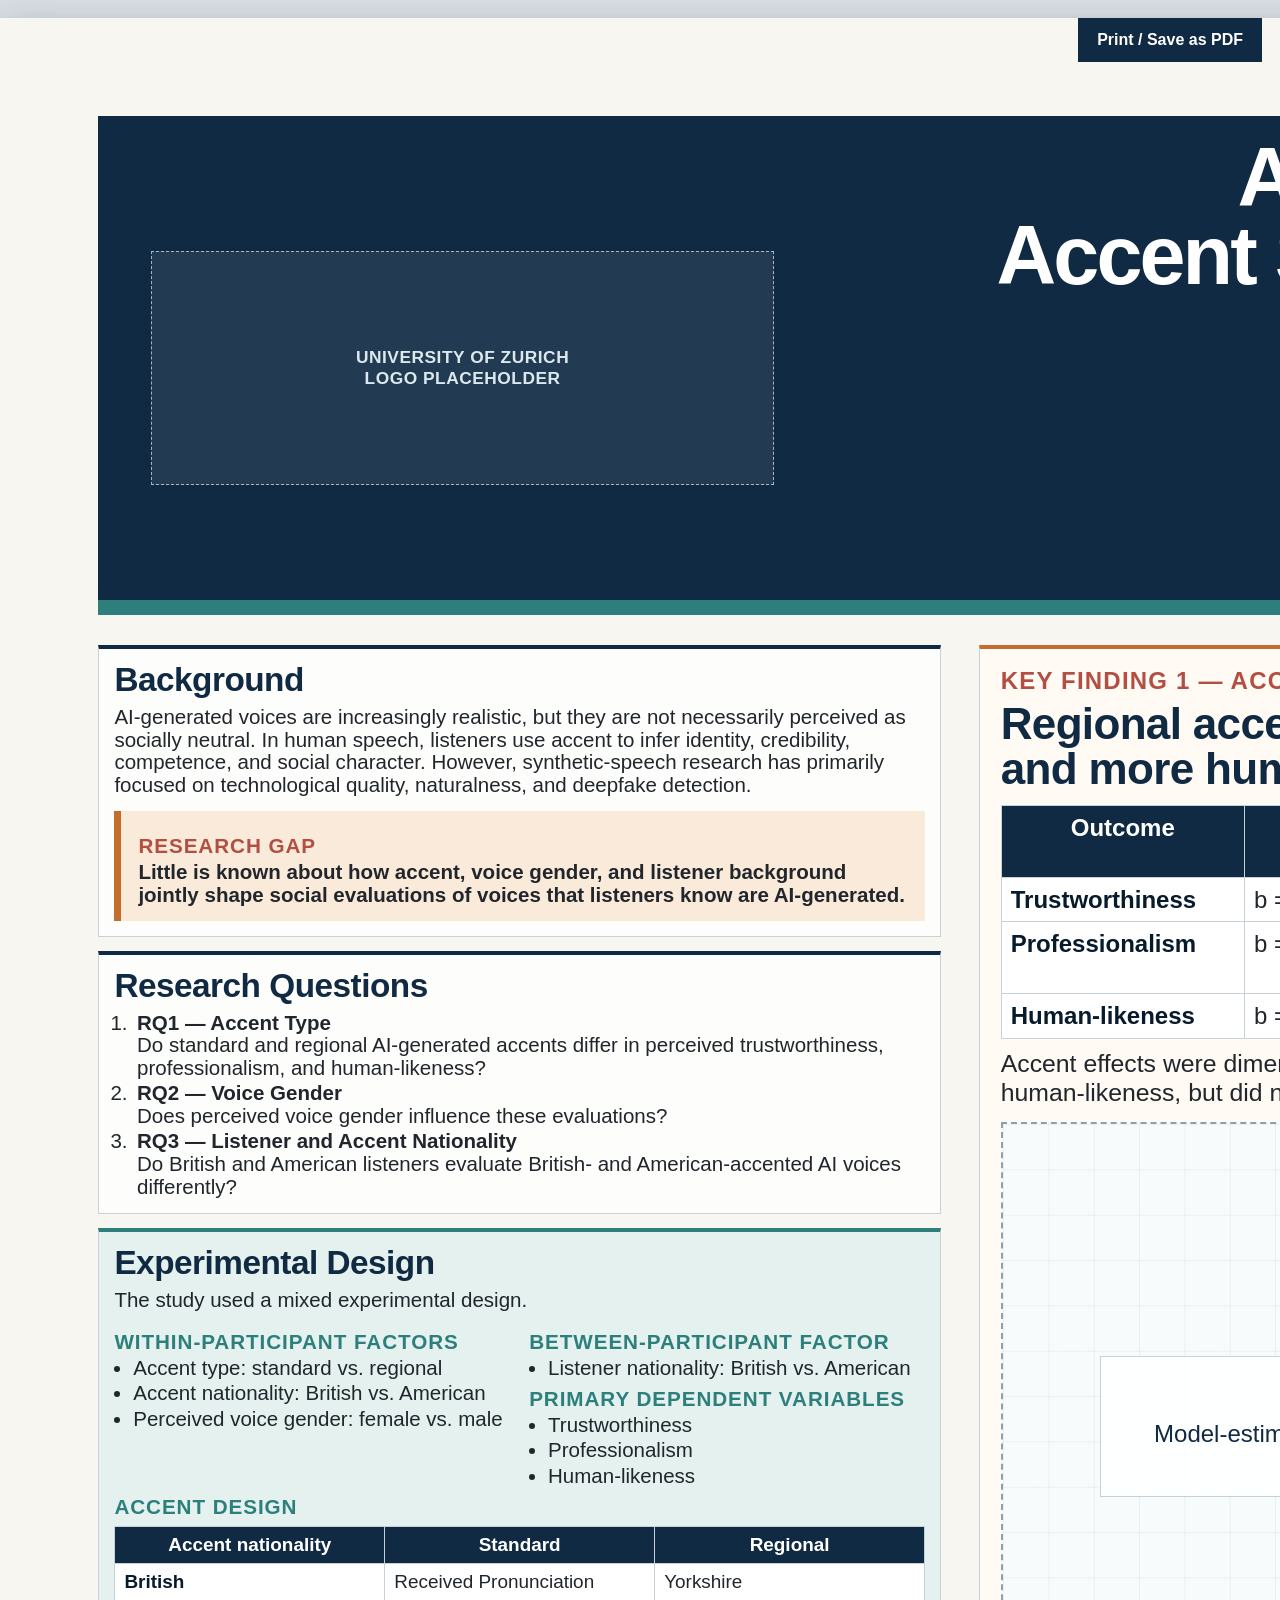
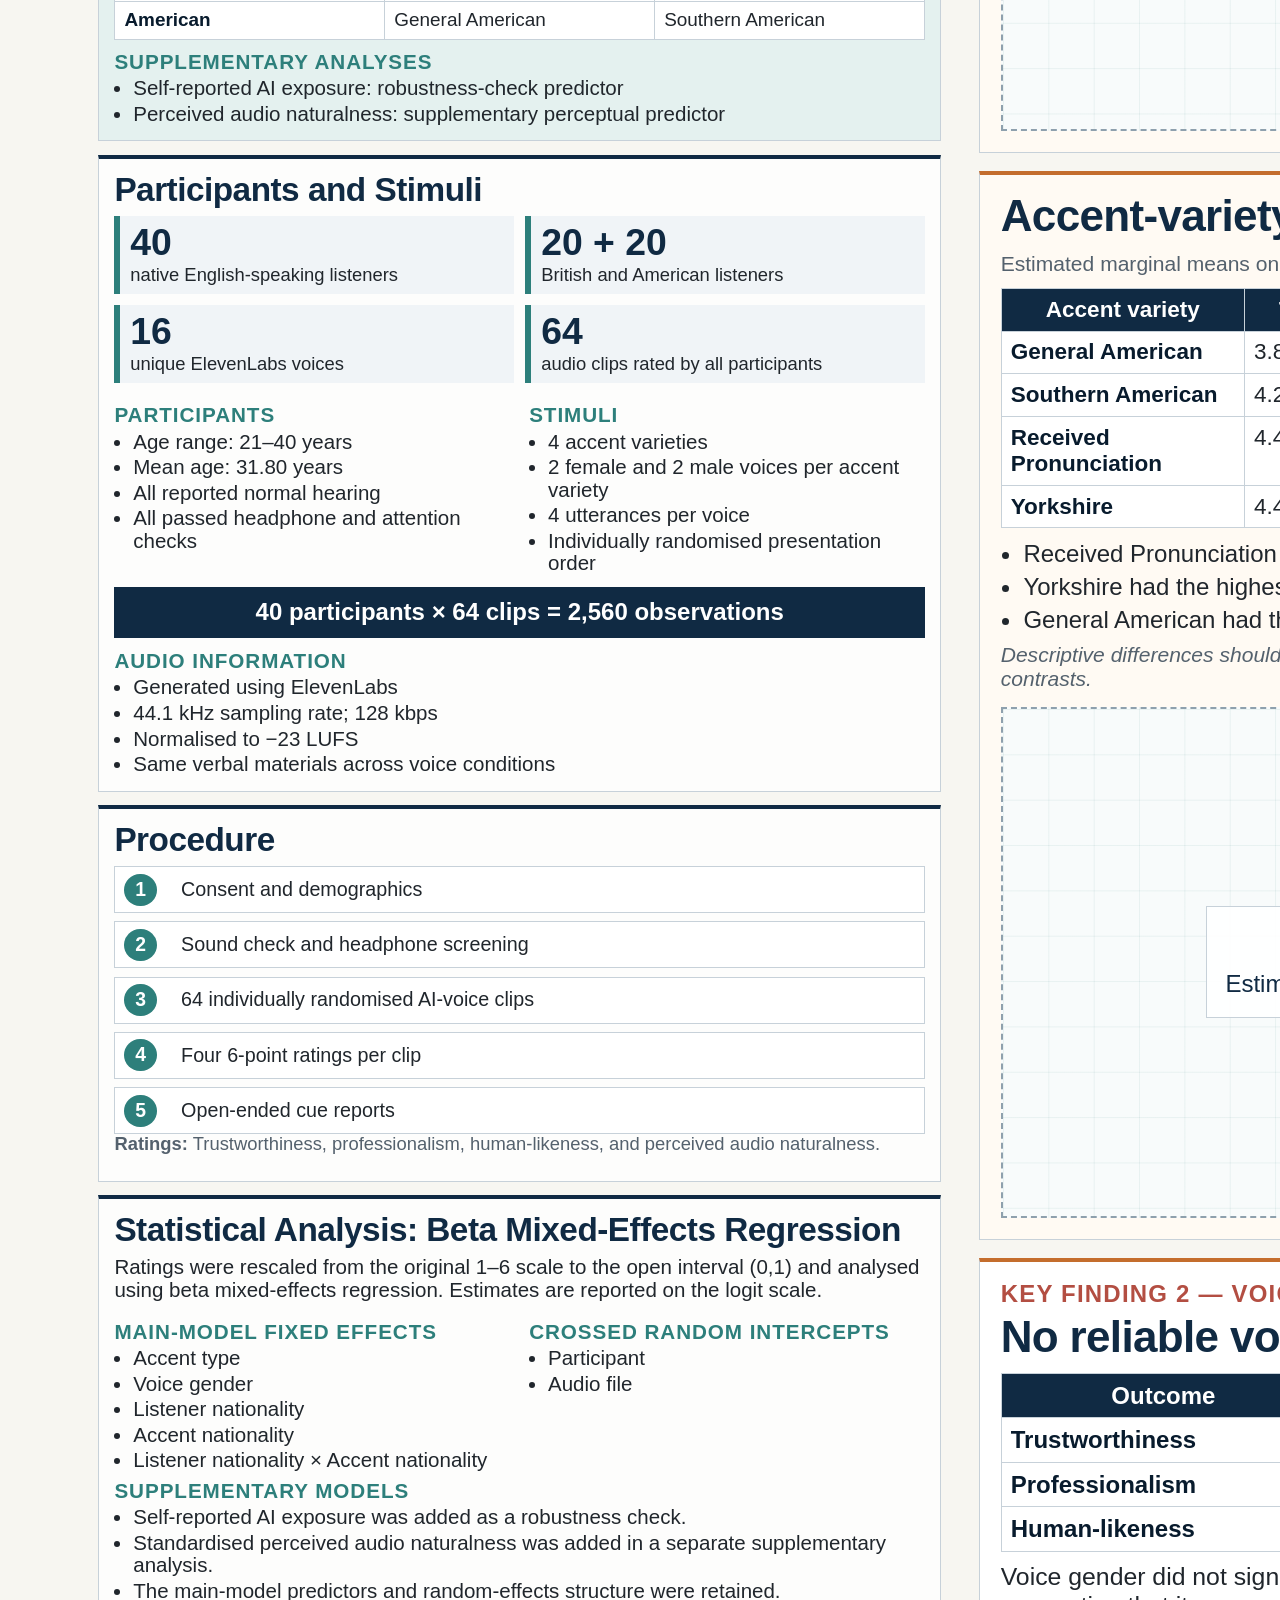
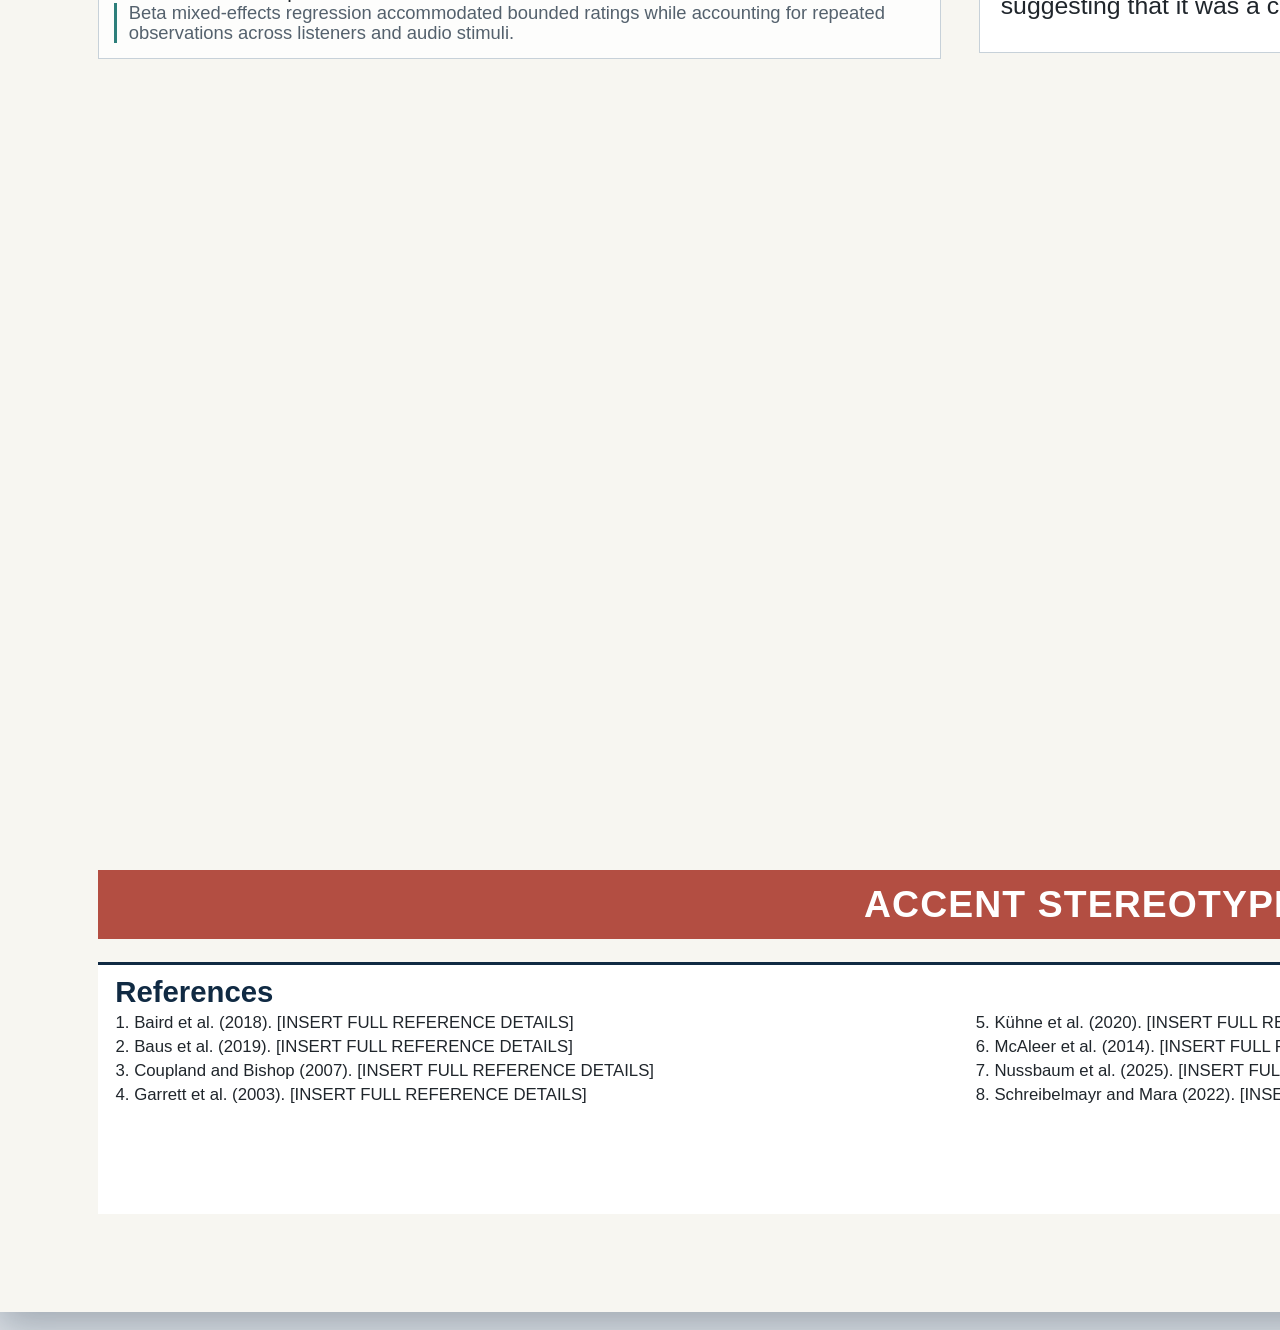
==== index.html @ 5310092b "Fix poster stylesheet loading path Co-authored-by: junliu-menghuanlisa <junliu-menghuanlisa@users.no" ====
<!DOCTYPE html>
<html lang="en">
<head>
  <meta charset="UTF-8">
  <meta name="viewport" content="width=device-width, initial-scale=1.0">
  <title>AI-ccent Judgements — IAFPA 2026 Poster</title>
  <link rel="stylesheet" href="./styles.css">
</head>
<body>
  <button class="print-button screen-only" type="button" onclick="window.print()">Print / Save as PDF</button>

  <main class="poster" aria-label="A0 academic conference poster">
    <header class="poster-header header-grid">
      <div class="logo-box uzh-logo">
        <!-- Intended final HTML:
        <img
          src="assets/uzh-logo.svg"
          alt="University of Zurich"
          class="institution-logo"
        />
        -->
        <!-- Replace this placeholder with the official University of Zurich logo.
        Suggested local path: assets/uzh-logo.svg or assets/uzh-logo.png
        Preserve the original aspect ratio and do not crop the logo. -->
        <span class="logo-placeholder">University of Zurich<br>logo placeholder</span>
      </div>

      <div class="title-block">
        <h1>AI-ccent Judgements:<br>Accent Stereotypes Persist with AI-Generated Voices</h1>
        <p class="author">Jun Liu</p>
        <p class="affiliation">Department of Computational Linguistics<br>University of Zurich</p>
        <p class="author-email"><a href="mailto:jun.liu@uzh.ch">jun.liu@uzh.ch</a></p>
        <p class="conference-line">IAFPA Conference 2026 · 26–29 July · Trier, Germany</p>
        <p class="conference-secondary">International Association for Forensic Phonetics and Acoustics</p>
      </div>

      <div class="logo-box iafpa-logo">
        <!-- Intended final HTML:
        <img
          src="assets/iafpa-2026-logo.svg"
          alt="IAFPA Conference 2026"
          class="conference-logo"
        />
        -->
        <!-- Replace this placeholder with the official IAFPA 2026 logo.
        Suggested local path: assets/iafpa-2026-logo.svg or assets/iafpa-2026-logo.png
        Do not create or approximate a conference logo if no official logo is available. -->
        <span class="logo-placeholder">IAFPA 2026<br>logo placeholder</span>
      </div>
    </header>

    <section class="main-grid" aria-label="Poster content">
      <div class="column column-left">
        <section class="poster-section">
          <h2>Background</h2>
          <p>AI-generated voices are increasingly realistic, but they are not necessarily perceived as socially neutral. In human speech, listeners use accent to infer identity, credibility, competence, and social character. However, synthetic-speech research has primarily focused on technological quality, naturalness, and deepfake detection.</p>
          <div class="callout gap-callout">
            <h3>Research gap</h3>
            <p>Little is known about how accent, voice gender, and listener background jointly shape social evaluations of voices that listeners know are AI-generated.</p>
          </div>
        </section>

        <section class="poster-section">
          <h2>Research Questions</h2>
          <ol class="rq-list">
            <li><strong>RQ1 — Accent Type</strong><br>Do standard and regional AI-generated accents differ in perceived trustworthiness, professionalism, and human-likeness?</li>
            <li><strong>RQ2 — Voice Gender</strong><br>Does perceived voice gender influence these evaluations?</li>
            <li><strong>RQ3 — Listener and Accent Nationality</strong><br>Do British and American listeners evaluate British- and American-accented AI voices differently?</li>
          </ol>
        </section>

        <section class="poster-section methods-section">
          <h2>Experimental Design</h2>
          <p>The study used a mixed experimental design.</p>
          <div class="factor-grid">
            <div>
              <h3>Within-participant factors</h3>
              <ul>
                <li>Accent type: standard vs. regional</li>
                <li>Accent nationality: British vs. American</li>
                <li>Perceived voice gender: female vs. male</li>
              </ul>
            </div>
            <div>
              <h3>Between-participant factor</h3>
              <ul>
                <li>Listener nationality: British vs. American</li>
              </ul>
              <h3>Primary dependent variables</h3>
              <ul>
                <li>Trustworthiness</li>
                <li>Professionalism</li>
                <li>Human-likeness</li>
              </ul>
            </div>
          </div>
          <h3>Accent design</h3>
          <table class="methods-table">
            <thead>
              <tr>
                <th>Accent nationality</th>
                <th>Standard</th>
                <th>Regional</th>
              </tr>
            </thead>
            <tbody>
              <tr>
                <td>British</td>
                <td>Received Pronunciation</td>
                <td>Yorkshire</td>
              </tr>
              <tr>
                <td>American</td>
                <td>General American</td>
                <td>Southern American</td>
              </tr>
            </tbody>
          </table>
          <h3>Supplementary analyses</h3>
          <ul>
            <li>Self-reported AI exposure: robustness-check predictor</li>
            <li>Perceived audio naturalness: supplementary perceptual predictor</li>
          </ul>
        </section>

        <section class="poster-section">
          <h2>Participants and Stimuli</h2>
          <div class="number-grid">
            <div class="number-card"><span>40</span><p>native English-speaking listeners</p></div>
            <div class="number-card"><span>20 + 20</span><p>British and American listeners</p></div>
            <div class="number-card"><span>16</span><p>unique ElevenLabs voices</p></div>
            <div class="number-card"><span>64</span><p>audio clips rated by all participants</p></div>
          </div>
          <div class="split-list">
            <div>
              <h3>Participants</h3>
              <ul>
                <li>Age range: 21–40 years</li>
                <li>Mean age: 31.80 years</li>
                <li>All reported normal hearing</li>
                <li>All passed headphone and attention checks</li>
              </ul>
            </div>
            <div>
              <h3>Stimuli</h3>
              <ul>
                <li>4 accent varieties</li>
                <li>2 female and 2 male voices per accent variety</li>
                <li>4 utterances per voice</li>
                <li>Individually randomised presentation order</li>
              </ul>
            </div>
          </div>
          <div class="dataset-callout">40 participants × 64 clips = <strong>2,560 observations</strong></div>
          <h3>Audio information</h3>
          <ul class="compact-list">
            <li>Generated using ElevenLabs</li>
            <li>44.1 kHz sampling rate; 128 kbps</li>
            <li>Normalised to −23 LUFS</li>
            <li>Same verbal materials across voice conditions</li>
          </ul>
        </section>

        <section class="poster-section">
          <h2>Procedure</h2>
          <div class="procedure">
            <div><span>1</span><p>Consent and demographics</p></div>
            <div><span>2</span><p>Sound check and headphone screening</p></div>
            <div><span>3</span><p>64 individually randomised AI-voice clips</p></div>
            <div><span>4</span><p>Four 6-point ratings per clip</p></div>
            <div><span>5</span><p>Open-ended cue reports</p></div>
          </div>
          <p class="caption"><strong>Ratings:</strong> Trustworthiness, professionalism, human-likeness, and perceived audio naturalness.</p>
        </section>

        <section class="poster-section">
          <h2>Statistical Analysis: Beta Mixed-Effects Regression</h2>
          <p>Ratings were rescaled from the original 1–6 scale to the open interval (0,1) and analysed using beta mixed-effects regression. Estimates are reported on the logit scale.</p>
          <div class="analysis-grid">
            <div>
              <h3>Main-model fixed effects</h3>
              <ul>
                <li>Accent type</li>
                <li>Voice gender</li>
                <li>Listener nationality</li>
                <li>Accent nationality</li>
                <li>Listener nationality × Accent nationality</li>
              </ul>
            </div>
            <div>
              <h3>Crossed random intercepts</h3>
              <ul>
                <li>Participant</li>
                <li>Audio file</li>
              </ul>
            </div>
          </div>
          <h3>Supplementary models</h3>
          <ul>
            <li>Self-reported AI exposure was added as a robustness check.</li>
            <li>Standardised perceived audio naturalness was added in a separate supplementary analysis.</li>
            <li>The main-model predictors and random-effects structure were retained.</li>
          </ul>
          <p class="note">Beta mixed-effects regression accommodated bounded ratings while accounting for repeated observations across listeners and audio stimuli.</p>
        </section>
      </div>

      <div class="column column-middle results-column">
        <section class="poster-section result-section">
          <p class="kicker">Key Finding 1 — Accent Type</p>
          <h2>Regional accents sounded more trustworthy and more human-like.</h2>
          <table class="stat-table">
            <thead>
              <tr>
                <th>Outcome</th>
                <th>Regional − Standard</th>
                <th>p</th>
                <th>Interpretation</th>
              </tr>
            </thead>
            <tbody>
              <tr>
                <td>Trustworthiness</td>
                <td>b = 0.217</td>
                <td>.009</td>
                <td>Regional advantage</td>
              </tr>
              <tr>
                <td>Professionalism</td>
                <td>b = −0.058</td>
                <td>.460</td>
                <td>No reliable difference</td>
              </tr>
              <tr>
                <td>Human-likeness</td>
                <td>b = 0.474</td>
                <td>&lt; .001</td>
                <td>Regional advantage</td>
              </tr>
            </tbody>
          </table>
          <p>Accent effects were dimension-specific: regionality increased trustworthiness and human-likeness, but did not significantly predict professionalism.</p>
          <figure class="figure-placeholder figure-large">
            <!-- REPLACE FIGURE 1 HERE: insert final SVG or PNG for model-estimated ratings by accent type. -->
            <div>
              <strong>FIGURE 1</strong>
              <span>Model-estimated trustworthiness, professionalism, and human-likeness by accent type</span>
            </div>
          </figure>
        </section>

        <section class="poster-section result-section">
          <h2>Accent-variety Results</h2>
          <p class="caption">Estimated marginal means on the original 1–6 scale.</p>
          <table class="stat-table variety-table">
            <thead>
              <tr>
                <th>Accent variety</th>
                <th>Trustworthiness</th>
                <th>Professionalism</th>
                <th>Human-likeness</th>
              </tr>
            </thead>
            <tbody>
              <tr>
                <td>General American</td>
                <td>3.83</td>
                <td>4.21</td>
                <td>3.46</td>
              </tr>
              <tr>
                <td>Southern American</td>
                <td>4.28</td>
                <td>4.38</td>
                <td>4.32</td>
              </tr>
              <tr>
                <td>Received Pronunciation</td>
                <td>4.43</td>
                <td>4.73</td>
                <td>4.25</td>
              </tr>
              <tr>
                <td>Yorkshire</td>
                <td>4.49</td>
                <td>4.46</td>
                <td>4.50</td>
              </tr>
            </tbody>
          </table>
          <ul class="observation-list">
            <li>Received Pronunciation had the highest estimated professionalism rating.</li>
            <li>Yorkshire had the highest estimated human-likeness rating.</li>
            <li>General American had the lowest estimated rating across all three dimensions.</li>
          </ul>
          <p class="caution">Descriptive differences should not automatically be interpreted as statistically significant pairwise contrasts.</p>
          <figure class="figure-placeholder figure-medium">
            <!-- REPLACE FIGURE 2 HERE: insert final SVG or PNG for estimated ratings across four accent varieties. -->
            <div>
              <strong>FIGURE 2</strong>
              <span>Estimated ratings across the four accent varieties</span>
            </div>
          </figure>
        </section>

        <section class="poster-section result-section compact-result">
          <p class="kicker">Key Finding 2 — Voice Gender</p>
          <h2>No reliable voice-gender effect</h2>
          <table class="stat-table">
            <thead>
              <tr>
                <th>Outcome</th>
                <th>Female − Male</th>
                <th>p</th>
              </tr>
            </thead>
            <tbody>
              <tr>
                <td>Trustworthiness</td>
                <td>b = −0.019</td>
                <td>.815</td>
              </tr>
              <tr>
                <td>Professionalism</td>
                <td>b = −0.106</td>
                <td>.177</td>
              </tr>
              <tr>
                <td>Human-likeness</td>
                <td>b = 0.060</td>
                <td>.622</td>
              </tr>
            </tbody>
          </table>
          <p>Voice gender did not significantly predict any of the three outcomes in the main models, suggesting that it was a comparatively weak cue in this disembodied AI-voice context.</p>
        </section>
      </div>

      <div class="column column-right results-column">
        <section class="poster-section result-section hero-result">
          <p class="kicker">Key Finding 3 — Listener and Accent Nationality</p>
          <h2>British-accented voices showed a broader evaluative advantage.</h2>
          <p class="contrast-label">Contrasts: British-accented − American-accented voices</p>
          <table class="stat-table interaction-table">
            <thead>
              <tr>
                <th>Outcome</th>
                <th>British listeners</th>
                <th>American listeners</th>
              </tr>
            </thead>
            <tbody>
              <tr>
                <td>Trustworthiness</td>
                <td>b = 0.395, p &lt; .001</td>
                <td>b = 0.310, p &lt; .001</td>
              </tr>
              <tr>
                <td>Professionalism</td>
                <td>b = 0.232, p = .009</td>
                <td>b = 0.331, p &lt; .001</td>
              </tr>
              <tr>
                <td>Human-likeness</td>
                <td>b = 0.639, p &lt; .001</td>
                <td>b = 0.182, p = .160</td>
              </tr>
            </tbody>
          </table>
          <div class="interaction-callout">
            <h3>Interaction results</h3>
            <ul>
              <li>Trustworthiness interaction: p = .314</li>
              <li>Professionalism interaction: p = .243</li>
              <li>Human-likeness interaction: b = −0.114, p &lt; .001</li>
            </ul>
          </div>
          <p>Both British and American listeners rated British-accented voices as more trustworthy and professional than American-accented voices. The findings therefore did not support a symmetrical own-accent preference.</p>
          <p>For human-likeness, British listeners preferred British-accented voices, whereas American listeners showed no corresponding American-accent advantage.</p>
          <figure class="figure-placeholder figure-large">
            <!-- REPLACE FIGURE 3 HERE: insert final SVG or PNG for listener nationality by accent nationality. -->
            <div>
              <strong>FIGURE 3</strong>
              <span>Listener nationality × accent nationality, with emphasis on the significant human-likeness interaction</span>
            </div>
          </figure>
        </section>

        <section class="poster-section">
          <h2>Supplementary Analyses</h2>
          <div class="subsection">
            <h3>A. AI Exposure Robustness Check</h3>
            <p>Self-reported AI exposure was added as a robustness-check predictor to test whether the main findings remained stable after accounting for participants’ prior exposure to AI.</p>
            <p class="editable-placeholder">
              <!-- REPLACE VERIFIED AI-EXPOSURE COEFFICIENTS AND P-VALUES HERE. -->
              [INSERT VERIFIED AI-EXPOSURE COEFFICIENTS AND P-VALUES FROM THE THESIS]
            </p>
          </div>
          <div class="subsection">
            <h3>B. Perceived Audio Naturalness</h3>
            <p class="subheading-line">Perceived audio naturalness positively predicted all three outcomes.</p>
            <table class="stat-table naturalness-table">
              <thead>
                <tr>
                  <th>Outcome</th>
                  <th>Estimate</th>
                  <th>p</th>
                </tr>
              </thead>
              <tbody>
                <tr>
                  <td>Trustworthiness</td>
                  <td>b = 1.037</td>
                  <td>&lt; .001</td>
                </tr>
                <tr>
                  <td>Professionalism</td>
                  <td>b = 0.776</td>
                  <td>&lt; .001</td>
                </tr>
                <tr>
                  <td>Human-likeness</td>
                  <td>b = 1.578</td>
                  <td>&lt; .001</td>
                </tr>
              </tbody>
            </table>
            <p>The strongest association was observed for human-likeness. Because perceived audio naturalness was measured rather than experimentally manipulated, these results should be interpreted as associations rather than causal effects.</p>
            <p class="mini-takeaway">AI-voice evaluation reflects both sociolinguistic meaning and perceived audio quality.</p>
          </div>
        </section>

        <section class="poster-section discussion-section">
          <h2>Discussion and Implications</h2>
          <ul>
            <li>Synthetic voices carry sociolinguistic meaning: listeners responded to accent-based social cues even when they knew the voices were AI-generated.</li>
            <li>Evaluation is multidimensional: the same voice profile did not optimise trustworthiness, professionalism, and human-likeness simultaneously.</li>
            <li>Standard does not necessarily mean superior: regional voices were perceived as more trustworthy and human-like.</li>
            <li>Listener background matters, particularly for perceived human-likeness.</li>
            <li>AI voice selection and localisation should be empirically tested with intended listener groups.</li>
          </ul>
          <h3>Relevance to forensic and applied voice contexts</h3>
          <p>As synthetic and potentially manipulated speech becomes more common, accent-based expectations may influence how listeners interpret speaker characteristics and the perceived authenticity of a voice.</p>
        </section>

        <section class="poster-section secondary-section">
          <h2>Limitations</h2>
          <ul class="limitation-list">
            <li>Modest sample: 20 British and 20 American listeners</li>
            <li>All voices came from one TTS platform</li>
            <li>Accent and voice gender may have been partly confounded with voice-specific acoustic properties</li>
            <li>Isolated clips were evaluated without an interactive or forensic context</li>
            <li>Each evaluative construct was measured with a single 6-point item</li>
          </ul>
        </section>

        <section class="poster-section conclusion-section">
          <h2>Conclusion</h2>
          <p>AI-generated voices are not socially neutral. Regional accents were perceived as more trustworthy and human-like, while British-accented voices received broader advantages in trustworthiness and professionalism. AI-voice evaluation is shaped by sociolinguistic meaning, listener background, and perceived audio naturalness.</p>
        </section>
      </div>
    </section>

    <footer class="poster-footer">
      <div class="takeaway-banner">ACCENT STEREOTYPES PERSIST — EVEN WHEN THE VOICE IS ARTIFICIAL.</div>
      <div class="footer-grid">
        <section class="references">
          <h2>References</h2>
          <ol>
            <!-- REPLACE COMPLETE REFERENCE INFORMATION HERE. Keep 6-8 complete academic references. -->
            <li>Baird et al. (2018). [INSERT FULL REFERENCE DETAILS]</li>
            <li>Baus et al. (2019). [INSERT FULL REFERENCE DETAILS]</li>
            <li>Coupland and Bishop (2007). [INSERT FULL REFERENCE DETAILS]</li>
            <li>Garrett et al. (2003). [INSERT FULL REFERENCE DETAILS]</li>
            <li>Kühne et al. (2020). [INSERT FULL REFERENCE DETAILS]</li>
            <li>McAleer et al. (2014). [INSERT FULL REFERENCE DETAILS]</li>
            <li>Nussbaum et al. (2025). [INSERT FULL REFERENCE DETAILS]</li>
            <li>Schreibelmayr and Mara (2022). [INSERT FULL REFERENCE DETAILS]</li>
          </ol>
        </section>
        <section class="contact-panel">
          <div class="qr-placeholder">
            <!-- REPLACE QR CODE HERE: insert an <img> with alt="QR code for thesis, poster, and study materials". -->
            <span>QR code<br>placeholder</span>
          </div>
          <div>
            <h2>Contact and Materials</h2>
            <p>Scan to access the thesis, poster, and study materials</p>
            <p class="contact-name">Jun Liu</p>
            <p>Department of Computational Linguistics<br>University of Zurich<br><a href="mailto:jun.liu@uzh.ch">jun.liu@uzh.ch</a></p>
            <p><strong>Acknowledgements:</strong><br>Supervision by Prof. Dr. Eleanor Chodroff and Dr. Leah Bradshaw.</p>
          </div>
        </section>
      </div>
    </footer>
  </main>
</body>
</html>
---- styles.css ----
:root {
  --navy: #102a43;
  --navy-dark: #081b2d;
  --teal: #2d7f7b;
  --teal-light: #e4f1ef;
  --amber: #c46d2d;
  --amber-light: #faead9;
  --coral: #b34e42;
  --paper: #f7f6f1;
  --panel: #ffffff;
  --panel-soft: #f0f4f7;
  --text: #20262c;
  --muted: #54616d;
  --border: #c7d1d9;
}

@page {
  size: 841mm 1189mm;
  margin: 0;
}

* {
  box-sizing: border-box;
}

html,
body {
  margin: 0;
  padding: 0;
  background: #d9dee4;
  color: var(--text);
  font-family: Arial, Helvetica, "Liberation Sans", sans-serif;
}

body {
  min-height: 100vh;
}

.screen-only {
  display: block;
}

.print-button {
  position: fixed;
  top: 18px;
  right: 18px;
  z-index: 10;
  padding: 12px 18px;
  border: 1px solid var(--navy);
  background: var(--navy);
  color: #fff;
  font-size: 16px;
  font-weight: 700;
  cursor: pointer;
}

.poster {
  width: 841mm;
  height: 1189mm;
  margin: 18px auto;
  padding: 26mm;
  overflow: hidden;
  background: var(--paper);
  box-sizing: border-box;
  print-color-adjust: exact;
  -webkit-print-color-adjust: exact;
  display: grid;
  grid-template-rows: 132mm 1fr 91mm;
  gap: 8mm;
}

.poster-header,
.header-grid {
  background: var(--navy);
  color: #fff;
  border-bottom: 4mm solid var(--teal);
  display: grid;
  grid-template-columns: 22% 58% 20%;
  gap: 12mm;
  align-items: center;
  padding: 6mm 14mm;
}

.poster-header {
  /* Keep the proportional header columns inside the fixed A0 width when using a physical gap. */
  grid-template-columns: calc(22% - 2.64mm) calc(58% - 6.96mm) calc(20% - 2.4mm);
}

.title-block {
  text-align: center;
  align-self: center;
}

.conference-line {
  margin: 2.6mm 0 0.8mm;
  font-size: 19pt;
  letter-spacing: 0.01em;
  color: #f0d7bd;
  font-weight: 700;
}

.conference-secondary {
  margin: 0;
  font-size: 15pt;
  color: #dbe9ef;
  letter-spacing: 0.015em;
}

h1,
h2,
h3,
p,
ol,
ul,
figure {
  margin-top: 0;
}

h1 {
  margin: 0 0 3.5mm;
  font-size: 62pt;
  line-height: 0.94;
  letter-spacing: -0.035em;
  font-weight: 800;
}

.author {
  margin: 0 0 1.4mm;
  font-size: 31pt;
  font-weight: 700;
}

.affiliation {
  margin: 0 0 1.3mm;
  font-size: 22pt;
  line-height: 1.04;
}

.author-email {
  margin: 0;
  font-size: 18pt;
  color: #f0d7bd;
}

.author-email a,
.contact-panel a {
  color: inherit;
  text-decoration: none;
}

.author-email a {
  color: #f0d7bd;
}

.logo-box {
  min-height: 62mm;
  max-height: 82mm;
  width: 100%;
  background: rgba(255, 255, 255, 0.08);
  border: 0.45mm dashed rgba(255, 255, 255, 0.62);
  display: flex;
  align-items: center;
  justify-content: center;
  text-align: center;
  padding: 8mm;
  color: #dbe9ef;
  font-size: 13pt;
  line-height: 1.2;
  align-self: center;
}

.logo-placeholder {
  display: block;
  color: #dbe9ef;
  font-weight: 700;
  letter-spacing: 0.03em;
  text-transform: uppercase;
}

.logo-box:has(img) {
  border-color: transparent;
  background: transparent;
}

.logo-box:has(img) .logo-placeholder {
  display: none;
}

.institution-logo,
.conference-logo {
  display: block;
  max-width: 100%;
  max-height: 66mm;
  width: auto;
  height: auto;
  object-fit: contain;
}

.qr-placeholder img {
  max-width: 100%;
  max-height: 100%;
  width: auto;
  height: auto;
  object-fit: contain;
  display: block;
}

.main-grid {
  display: grid;
  grid-template-columns: 29fr 35fr 36fr;
  gap: 10mm;
  min-height: 0;
  overflow: hidden;
}

.column {
  min-height: 0;
  display: flex;
  flex-direction: column;
  gap: 5mm;
  overflow: hidden;
}

.poster-section {
  break-inside: avoid;
  page-break-inside: avoid;
  background: rgba(255, 255, 255, 0.78);
  border-top: 1.1mm solid var(--navy);
  border-left: 0.45mm solid var(--border);
  border-right: 0.45mm solid var(--border);
  border-bottom: 0.45mm solid var(--border);
  padding: 5mm 5.5mm 5.5mm;
}

.column-left {
  gap: 3.6mm;
}

.column-left .poster-section {
  padding: 3.6mm 4mm 4mm;
}

.column-left .poster-section h2 {
  margin-bottom: 2.4mm;
  font-size: 25pt;
}

.column-left .poster-section h3 {
  margin: 2.2mm 0 1mm;
  font-size: 15.5pt;
}

.column-left p,
.column-left li,
.column-left td,
.column-left th {
  font-size: 15.4pt;
  line-height: 1.1;
}

.column-left ul,
.column-left ol {
  padding-left: 5mm;
}

.column-left li + li {
  margin-top: 0.8mm;
}

.poster-section h2 {
  margin-bottom: 3.4mm;
  color: var(--navy);
  font-size: 31pt;
  line-height: 1.02;
  letter-spacing: -0.015em;
}

.poster-section h3 {
  margin: 3mm 0 1.5mm;
  color: var(--teal);
  font-size: 19pt;
  line-height: 1.08;
  text-transform: uppercase;
  letter-spacing: 0.045em;
}

p,
li,
td,
th {
  font-size: 18.6pt;
  line-height: 1.15;
}

p {
  margin-bottom: 3mm;
}

ul,
ol {
  margin-bottom: 0;
  padding-left: 6mm;
}

li + li {
  margin-top: 1.4mm;
}

.callout {
  border-left: 2mm solid var(--amber);
  background: var(--amber-light);
  padding: 4mm 4.5mm;
  margin-top: 4mm;
}

.gap-callout h3 {
  color: var(--coral);
  margin-top: 0;
}

.gap-callout p {
  margin-bottom: 0;
  font-weight: 700;
}

.rq-list {
  list-style: decimal;
}

.rq-list li {
  padding-left: 1mm;
}

.methods-section {
  border-top-color: var(--teal);
  background: var(--teal-light);
}

.factor-grid,
.split-list,
.analysis-grid {
  display: grid;
  grid-template-columns: 1fr 1fr;
  gap: 5mm;
}

.methods-table,
.stat-table {
  width: 100%;
  border-collapse: collapse;
  table-layout: fixed;
  margin: 2mm 0 3mm;
  background: #fff;
}

.methods-table th,
.methods-table td,
.stat-table th,
.stat-table td {
  border: 0.35mm solid var(--border);
  padding: 2.1mm 2.4mm;
  vertical-align: top;
}

.methods-table th,
.stat-table th {
  background: var(--navy);
  color: #fff;
  font-weight: 700;
}

.methods-table td:first-child,
.stat-table td:first-child {
  font-weight: 700;
  color: var(--navy-dark);
}

.methods-table th,
.methods-table td {
  font-size: 14.2pt;
}

.stat-table th,
.stat-table td {
  font-size: 18pt;
}

.number-grid {
  display: grid;
  grid-template-columns: 1fr 1fr;
  gap: 3mm;
  margin-bottom: 3.5mm;
}

.number-card {
  background: var(--panel-soft);
  border-left: 1.6mm solid var(--teal);
  padding: 2.2mm 2.6mm;
}

.number-card span {
  display: block;
  color: var(--navy);
  font-size: 28pt;
  line-height: 1;
  font-weight: 800;
}

.number-card p {
  margin: 1mm 0 0;
  font-size: 13.8pt;
}

.dataset-callout,
.mini-takeaway {
  margin: 3.2mm 0;
  padding: 3.2mm 3.6mm;
  background: var(--navy);
  color: #fff;
  font-size: 18pt;
  line-height: 1.12;
  font-weight: 700;
  text-align: center;
}

.compact-list li,
.limitation-list li,
.discussion-section li {
  font-size: 17.7pt;
}

.column-left .compact-list li {
  font-size: 15.4pt;
}

.procedure {
  display: grid;
  grid-template-columns: 1fr;
  gap: 2.2mm;
}

.procedure div {
  display: grid;
  grid-template-columns: 12mm 1fr;
  gap: 3mm;
  align-items: center;
  padding: 1.7mm 2.4mm;
  background: #fff;
  border: 0.35mm solid var(--border);
}

.procedure span {
  width: 8.5mm;
  height: 8.5mm;
  display: flex;
  align-items: center;
  justify-content: center;
  border-radius: 50%;
  background: var(--teal);
  color: #fff;
  font-size: 14.5pt;
  font-weight: 800;
}

.procedure p {
  margin: 0;
  font-size: 14.8pt;
}

.caption,
.note,
.caution {
  color: var(--muted);
  font-size: 15.8pt;
  line-height: 1.16;
}

.column-left .caption,
.column-left .note {
  font-size: 13.8pt;
}

.note {
  border-left: 1mm solid var(--teal);
  padding-left: 3mm;
  margin-bottom: 0;
}

.results-column .poster-section {
  border-top-color: var(--amber);
}

.result-section {
  background: #fffaf3;
}

.result-section h2 {
  font-size: 33pt;
}

.kicker,
.contrast-label {
  margin-bottom: 2mm;
  color: var(--coral);
  font-size: 18pt;
  line-height: 1.1;
  text-transform: uppercase;
  letter-spacing: 0.05em;
  font-weight: 800;
}

.figure-placeholder {
  margin: 4mm 0 0;
  border: 0.7mm dashed #8ea0ad;
  background:
    linear-gradient(90deg, rgba(45, 127, 123, 0.08) 1px, transparent 1px),
    linear-gradient(rgba(45, 127, 123, 0.08) 1px, transparent 1px),
    #f8fbfb;
  background-size: 12mm 12mm;
  display: flex;
  align-items: center;
  justify-content: center;
  text-align: center;
  color: var(--navy);
  break-inside: avoid;
  page-break-inside: avoid;
}

.figure-large {
  aspect-ratio: 16 / 10;
}

.figure-medium {
  aspect-ratio: 16 / 8.4;
}

.figure-placeholder div {
  max-width: 80%;
  padding: 5mm;
  background: rgba(255, 255, 255, 0.9);
  border: 0.35mm solid var(--border);
}

.figure-placeholder strong {
  display: block;
  font-size: 24pt;
  margin-bottom: 2mm;
}

.figure-placeholder span {
  display: block;
  font-size: 18pt;
  line-height: 1.18;
}

.variety-table th,
.variety-table td,
.interaction-table th,
.interaction-table td {
  font-size: 16.9pt;
}

.observation-list li {
  font-size: 18pt;
}

.caution {
  margin: 2.5mm 0 0;
  font-style: italic;
}

.compact-result {
  background: var(--panel);
  border-top-color: var(--teal);
}

.hero-result {
  background: #fff6eb;
}

.interaction-callout {
  display: grid;
  grid-template-columns: 45mm 1fr;
  gap: 4mm;
  align-items: start;
  margin: 3mm 0;
  padding: 3mm;
  background: var(--amber-light);
  border-left: 1.5mm solid var(--amber);
}

.interaction-callout h3 {
  margin: 0;
  color: var(--coral);
}

.interaction-callout ul {
  padding-left: 5mm;
}

.interaction-callout li {
  font-size: 17.4pt;
}

.subsection {
  padding-top: 1.5mm;
}

.subsection + .subsection {
  margin-top: 3.5mm;
  border-top: 0.4mm solid var(--border);
}

.editable-placeholder {
  margin-bottom: 0;
  padding: 3mm;
  border: 0.5mm dashed var(--coral);
  background: #fff;
  color: var(--coral);
  font-weight: 800;
}

.subheading-line {
  color: var(--navy);
  font-weight: 800;
}

.naturalness-table th,
.naturalness-table td {
  font-size: 17.7pt;
}

.discussion-section {
  background: var(--panel-soft);
}

.discussion-section h3 {
  color: var(--navy);
}

.secondary-section {
  background: #fbfbf7;
  border-top-color: var(--border);
}

.conclusion-section {
  background: #fff;
}

.conclusion-section p {
  margin-bottom: 0;
  font-weight: 700;
}

.poster-footer {
  display: grid;
  grid-template-rows: auto 1fr;
  gap: 6mm;
  min-height: 0;
}

.takeaway-banner {
  background: var(--coral);
  color: #fff;
  text-align: center;
  padding: 4mm 8mm;
  font-size: 28pt;
  line-height: 1.05;
  font-weight: 900;
  letter-spacing: 0.03em;
}

.footer-grid {
  display: grid;
  grid-template-columns: 1.45fr 1fr;
  gap: 8mm;
  min-height: 0;
}

.references,
.contact-panel {
  background: #fff;
  border-top: 1mm solid var(--navy);
  padding: 3.2mm 4.5mm;
  overflow: hidden;
}

.references h2,
.contact-panel h2 {
  margin-bottom: 2mm;
  color: var(--navy);
  font-size: 22pt;
  line-height: 1;
}

.references ol {
  column-count: 2;
  column-gap: 7mm;
  padding-left: 5mm;
  margin: 0;
}

.references li {
  break-inside: avoid;
  margin-bottom: 1mm;
  font-size: 12.6pt;
  line-height: 1.12;
}

.contact-panel {
  display: grid;
  grid-template-columns: 42mm 1fr;
  gap: 5mm;
  align-items: start;
}

.contact-panel p {
  font-size: 13.6pt;
  line-height: 1.13;
  margin-bottom: 1.8mm;
}

.contact-name {
  color: var(--navy);
  font-weight: 800;
}

.qr-placeholder {
  width: 38mm;
  height: 38mm;
  display: flex;
  align-items: center;
  justify-content: center;
  text-align: center;
  border: 0.6mm dashed var(--navy);
  background: var(--panel-soft);
  color: var(--navy);
  font-size: 14pt;
  font-weight: 700;
}

@media screen {
  .poster {
    box-shadow: 0 12px 36px rgba(8, 27, 45, 0.28);
    transform-origin: top center;
  }
}

@media print {
  html,
  body {
    width: 841mm;
    height: 1189mm;
    margin: 0;
    padding: 0;
    background: var(--paper);
    overflow: hidden;
  }

  .screen-only,
  .print-button {
    display: none !important;
  }

  .poster {
    width: 841mm;
    height: 1189mm;
    margin: 0;
    padding: 26mm;
    overflow: hidden;
    box-shadow: none;
    page-break-after: avoid;
    page-break-before: avoid;
    page-break-inside: avoid;
    break-inside: avoid;
    print-color-adjust: exact;
    -webkit-print-color-adjust: exact;
  }

  .author-email a,
  .contact-panel a {
    color: inherit;
    text-decoration: none;
  }

  .poster-header,
  .poster-section,
  .figure-placeholder,
  .poster-footer,
  table,
  tr,
  td,
  th {
    break-inside: avoid;
    page-break-inside: avoid;
  }
}
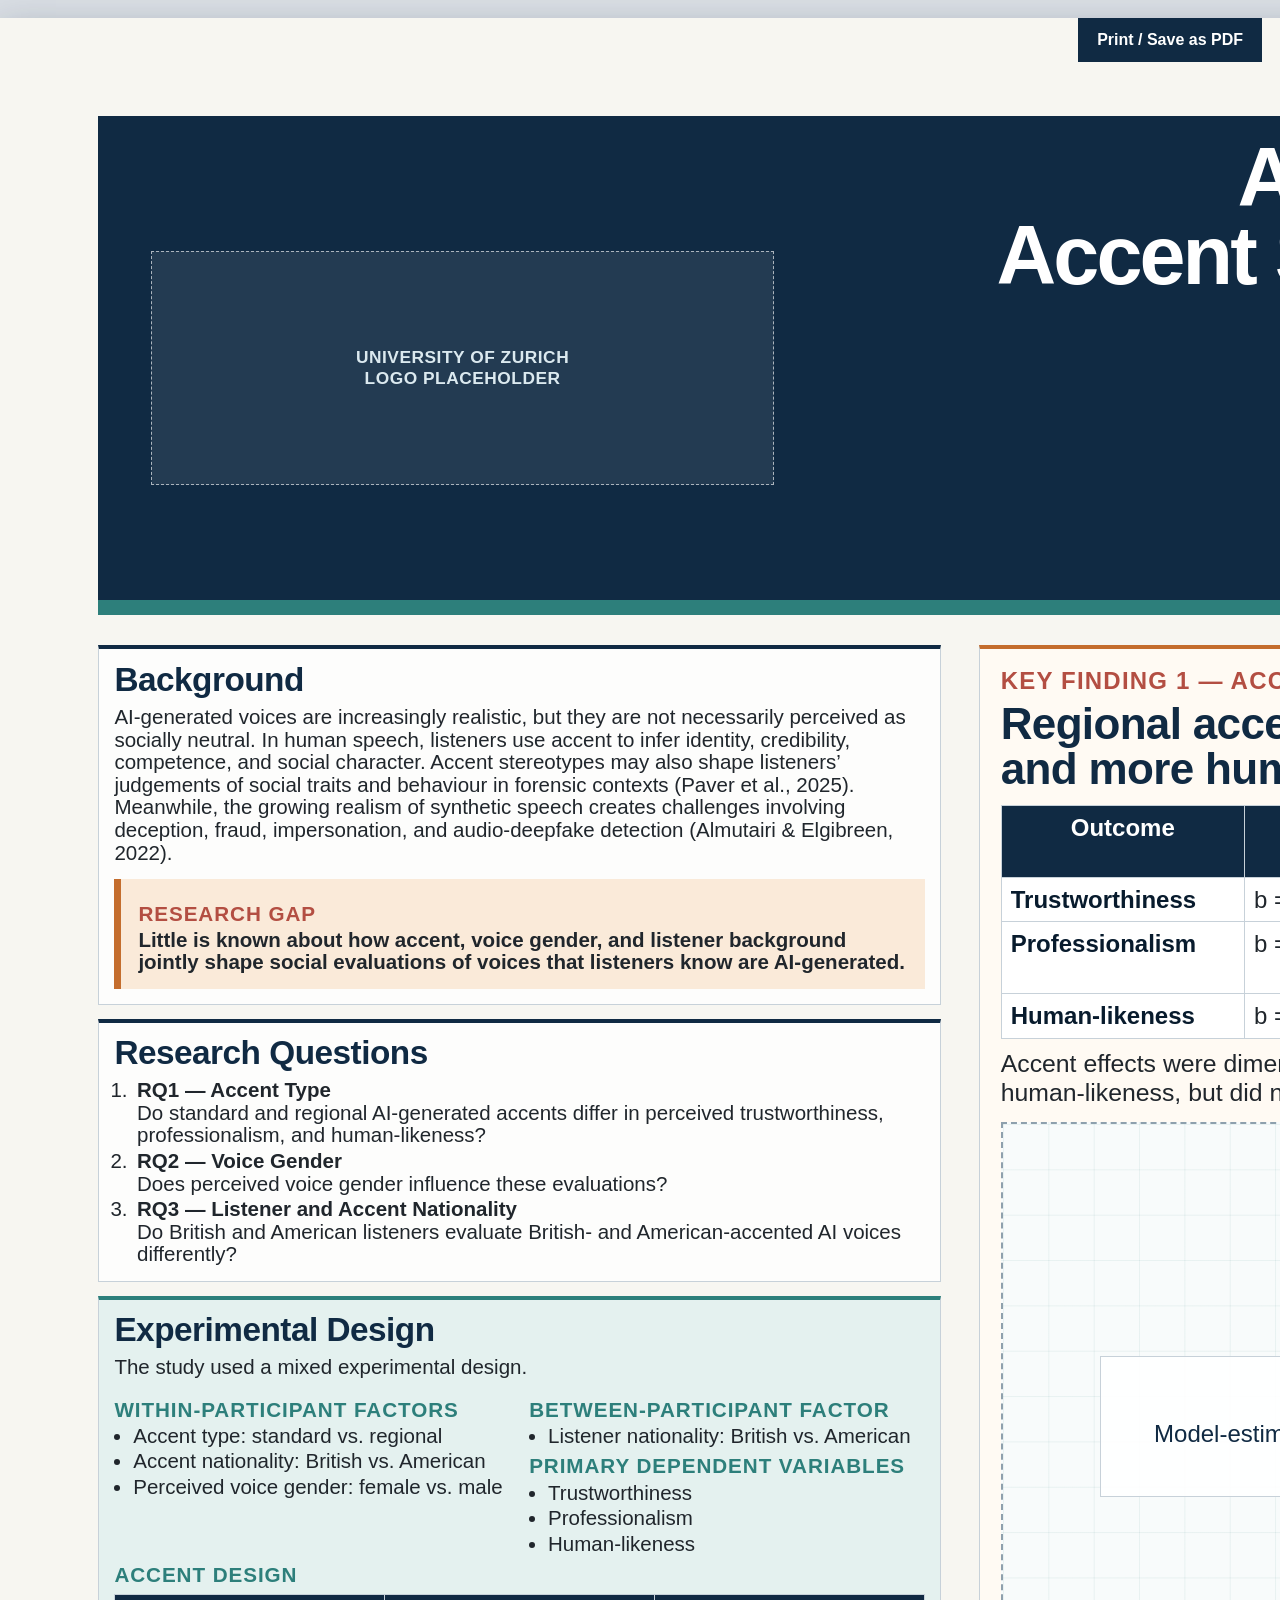
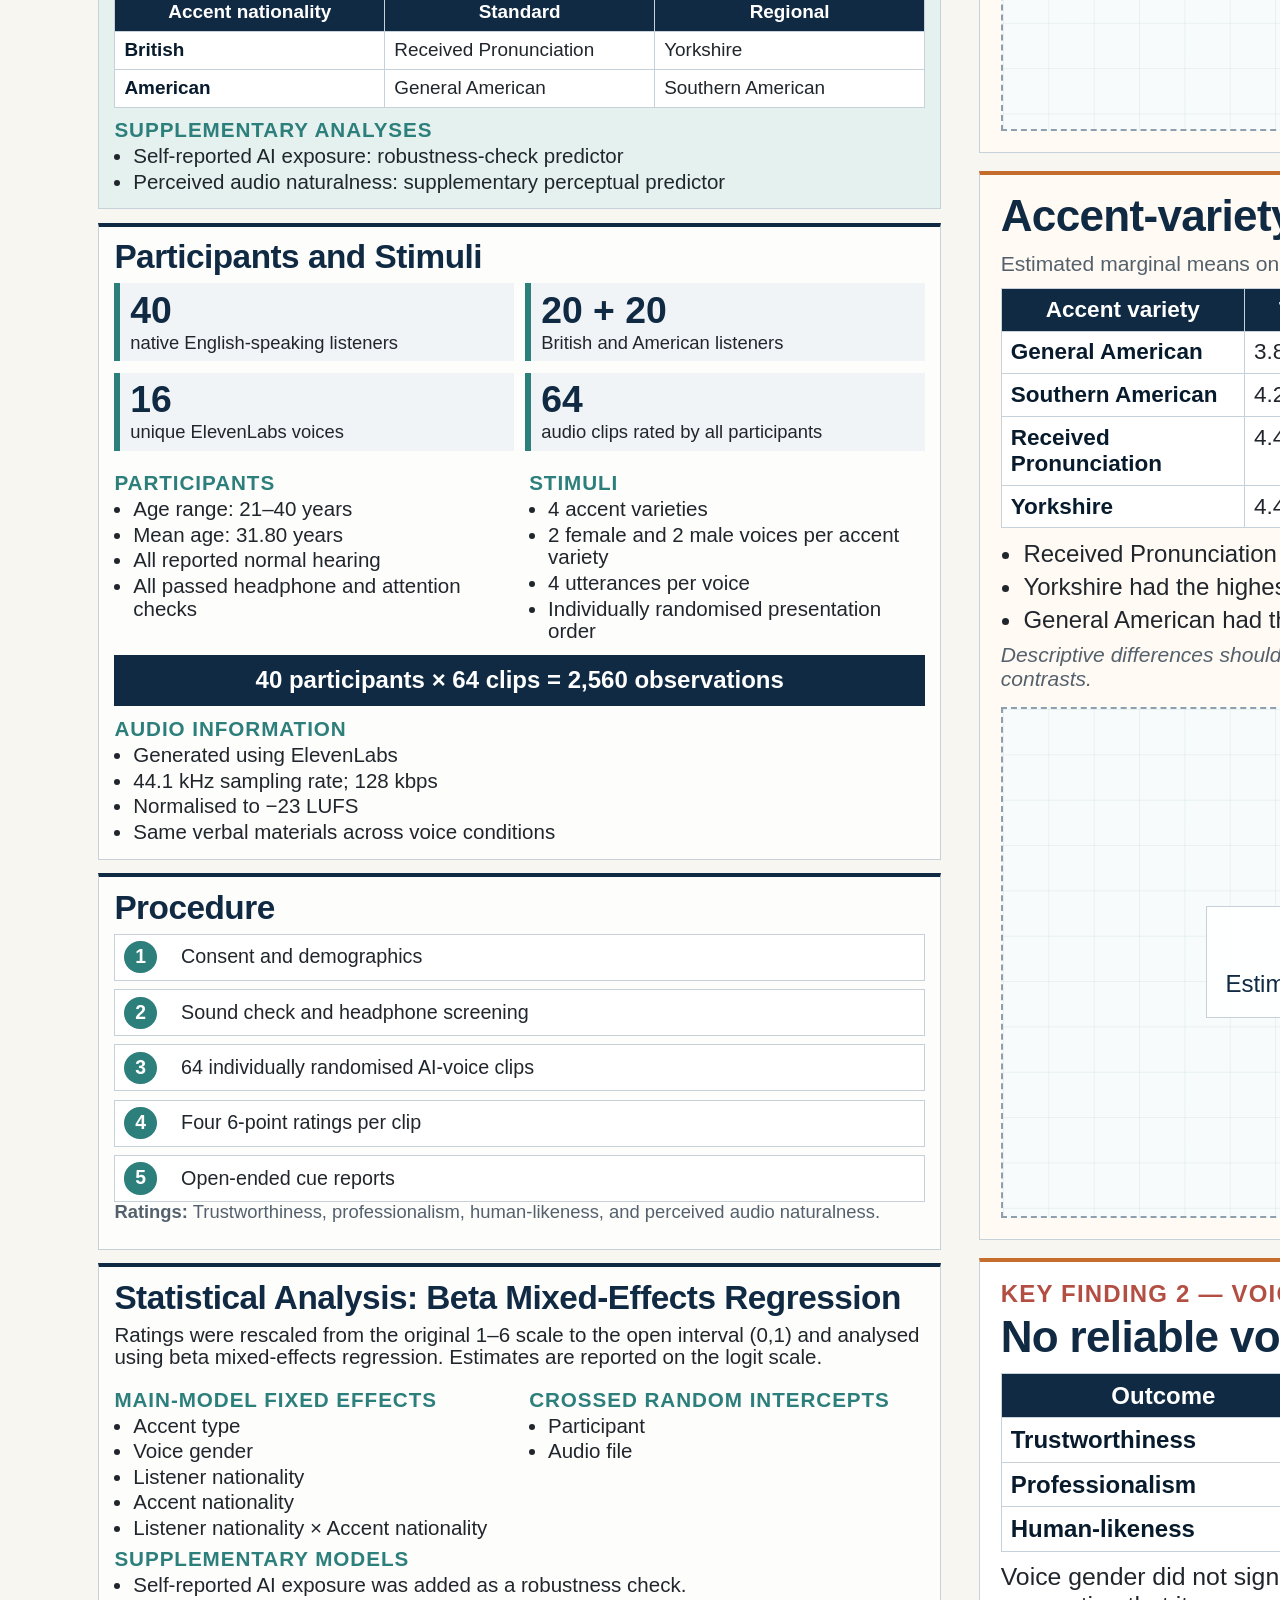
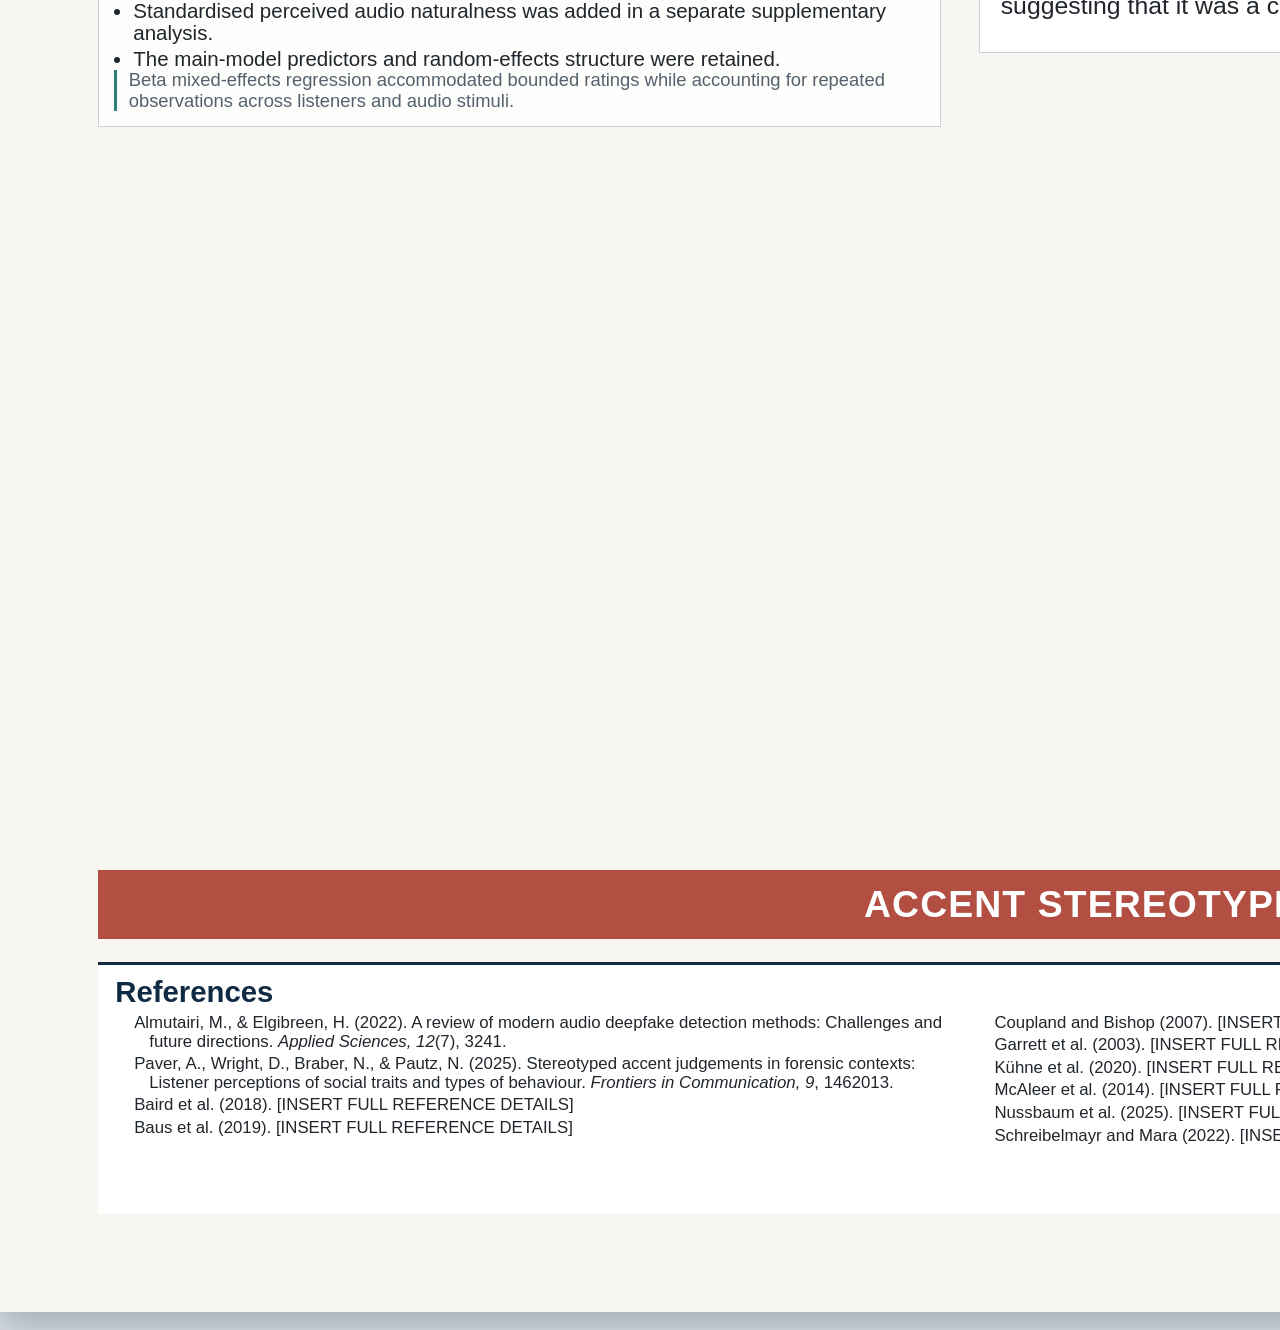
==== commit b1478a5e: "Add forensic relevance references to poster Co-authored-by: junliu-menghuanlisa <junliu-menghuanlisa" ====
--- a/index.html
+++ b/index.html
@@ -53,7 +53,7 @@
       <div class="column column-left">
         <section class="poster-section">
           <h2>Background</h2>
-          <p>AI-generated voices are increasingly realistic, but they are not necessarily perceived as socially neutral. In human speech, listeners use accent to infer identity, credibility, competence, and social character. However, synthetic-speech research has primarily focused on technological quality, naturalness, and deepfake detection.</p>
+          <p>AI-generated voices are increasingly realistic, but they are not necessarily perceived as socially neutral. In human speech, listeners use accent to infer identity, credibility, competence, and social character. Accent stereotypes may also shape listeners’ judgements of social traits and behaviour in forensic contexts (Paver et al., 2025). Meanwhile, the growing realism of synthetic speech creates challenges involving deception, fraud, impersonation, and audio-deepfake detection (Almutairi &amp; Elgibreen, 2022).</p>
           <div class="callout gap-callout">
             <h3>Research gap</h3>
             <p>Little is known about how accent, voice gender, and listener background jointly shape social evaluations of voices that listeners know are AI-generated.</p>
@@ -439,8 +439,9 @@
             <li>Listener background matters, particularly for perceived human-likeness.</li>
             <li>AI voice selection and localisation should be empirically tested with intended listener groups.</li>
           </ul>
-          <h3>Relevance to forensic and applied voice contexts</h3>
-          <p>As synthetic and potentially manipulated speech becomes more common, accent-based expectations may influence how listeners interpret speaker characteristics and the perceived authenticity of a voice.</p>
+          <h3>Forensic Relevance</h3>
+          <p>Accent stereotypes can influence listeners’ perceptions of speaker traits and behaviour in forensic contexts (Paver et al., 2025). At the same time, increasingly realistic synthetic voices present challenges for detecting impersonation and audio deepfakes (Almutairi &amp; Elgibreen, 2022). The present findings suggest that judgements of synthetic-voice authenticity and credibility may reflect sociolinguistic expectations as well as acoustic quality.</p>
+          <p class="forensic-caution">The present experiment examined social evaluations of AI-generated voices; it did not directly test forensic evidence evaluation or legal decision-making.</p>
         </section>
 
         <section class="poster-section secondary-section">
@@ -466,17 +467,19 @@
       <div class="footer-grid">
         <section class="references">
           <h2>References</h2>
-          <ol>
+          <div class="reference-list">
             <!-- REPLACE COMPLETE REFERENCE INFORMATION HERE. Keep 6-8 complete academic references. -->
-            <li>Baird et al. (2018). [INSERT FULL REFERENCE DETAILS]</li>
-            <li>Baus et al. (2019). [INSERT FULL REFERENCE DETAILS]</li>
-            <li>Coupland and Bishop (2007). [INSERT FULL REFERENCE DETAILS]</li>
-            <li>Garrett et al. (2003). [INSERT FULL REFERENCE DETAILS]</li>
-            <li>Kühne et al. (2020). [INSERT FULL REFERENCE DETAILS]</li>
-            <li>McAleer et al. (2014). [INSERT FULL REFERENCE DETAILS]</li>
-            <li>Nussbaum et al. (2025). [INSERT FULL REFERENCE DETAILS]</li>
-            <li>Schreibelmayr and Mara (2022). [INSERT FULL REFERENCE DETAILS]</li>
-          </ol>
+            <p class="reference-item">Almutairi, M., &amp; Elgibreen, H. (2022). A review of modern audio deepfake detection methods: Challenges and future directions. <em>Applied Sciences, 12</em>(7), 3241.</p>
+            <p class="reference-item">Paver, A., Wright, D., Braber, N., &amp; Pautz, N. (2025). Stereotyped accent judgements in forensic contexts: Listener perceptions of social traits and types of behaviour. <em>Frontiers in Communication, 9</em>, 1462013.</p>
+            <p class="reference-item">Baird et al. (2018). [INSERT FULL REFERENCE DETAILS]</p>
+            <p class="reference-item">Baus et al. (2019). [INSERT FULL REFERENCE DETAILS]</p>
+            <p class="reference-item">Coupland and Bishop (2007). [INSERT FULL REFERENCE DETAILS]</p>
+            <p class="reference-item">Garrett et al. (2003). [INSERT FULL REFERENCE DETAILS]</p>
+            <p class="reference-item">Kühne et al. (2020). [INSERT FULL REFERENCE DETAILS]</p>
+            <p class="reference-item">McAleer et al. (2014). [INSERT FULL REFERENCE DETAILS]</p>
+            <p class="reference-item">Nussbaum et al. (2025). [INSERT FULL REFERENCE DETAILS]</p>
+            <p class="reference-item">Schreibelmayr and Mara (2022). [INSERT FULL REFERENCE DETAILS]</p>
+          </div>
         </section>
         <section class="contact-panel">
           <div class="qr-placeholder">
--- a/styles.css
+++ b/styles.css
@@ -638,6 +638,13 @@
   color: var(--navy);
 }
 
+.forensic-caution {
+  margin-bottom: 0;
+  color: var(--muted);
+  font-size: 15.4pt;
+  line-height: 1.14;
+}
+
 .secondary-section {
   background: #fbfbf7;
   border-top-color: var(--border);
@@ -693,18 +700,25 @@
   line-height: 1;
 }
 
-.references ol {
+.references ol,
+.reference-list {
   column-count: 2;
   column-gap: 7mm;
   padding-left: 5mm;
   margin: 0;
 }
 
-.references li {
+.references li,
+.reference-item {
   break-inside: avoid;
   margin-bottom: 1mm;
   font-size: 12.6pt;
   line-height: 1.12;
+}
+
+.reference-item {
+  padding-left: 4mm;
+  text-indent: -4mm;
 }
 
 .contact-panel {
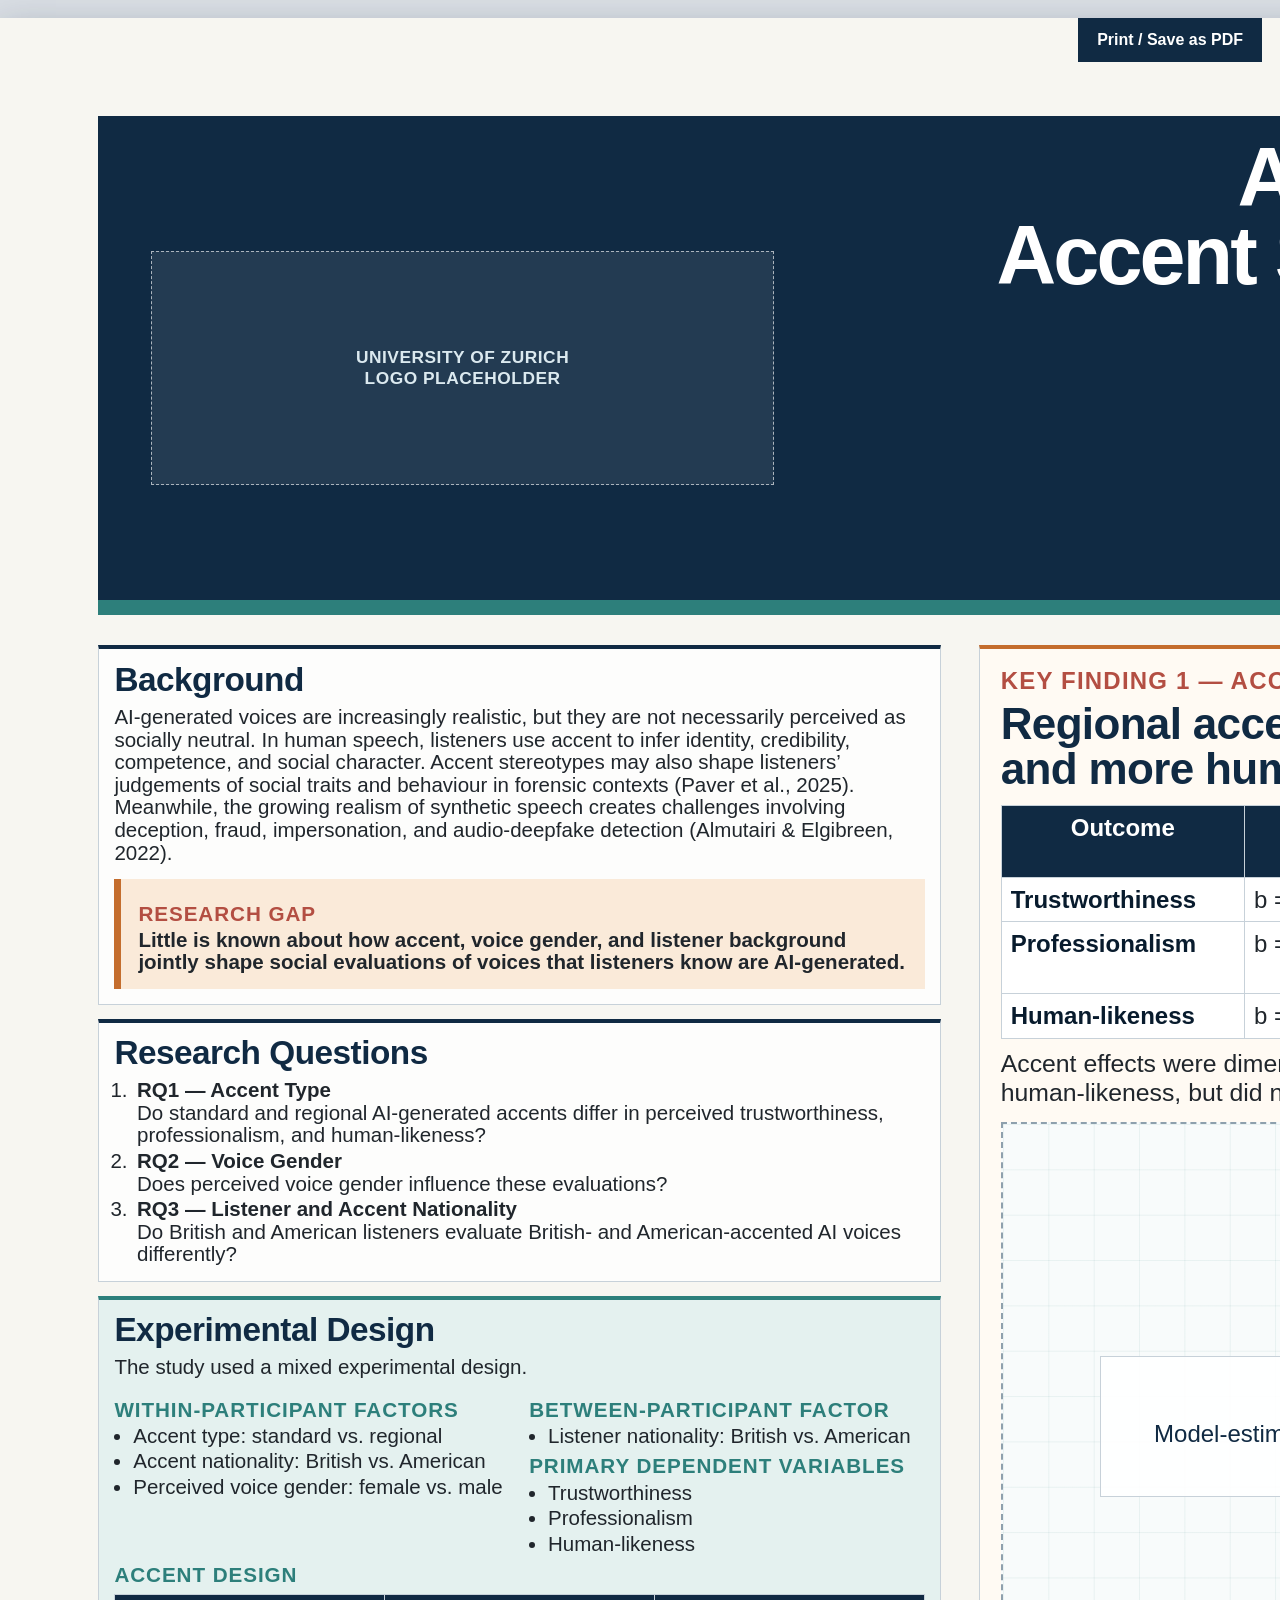
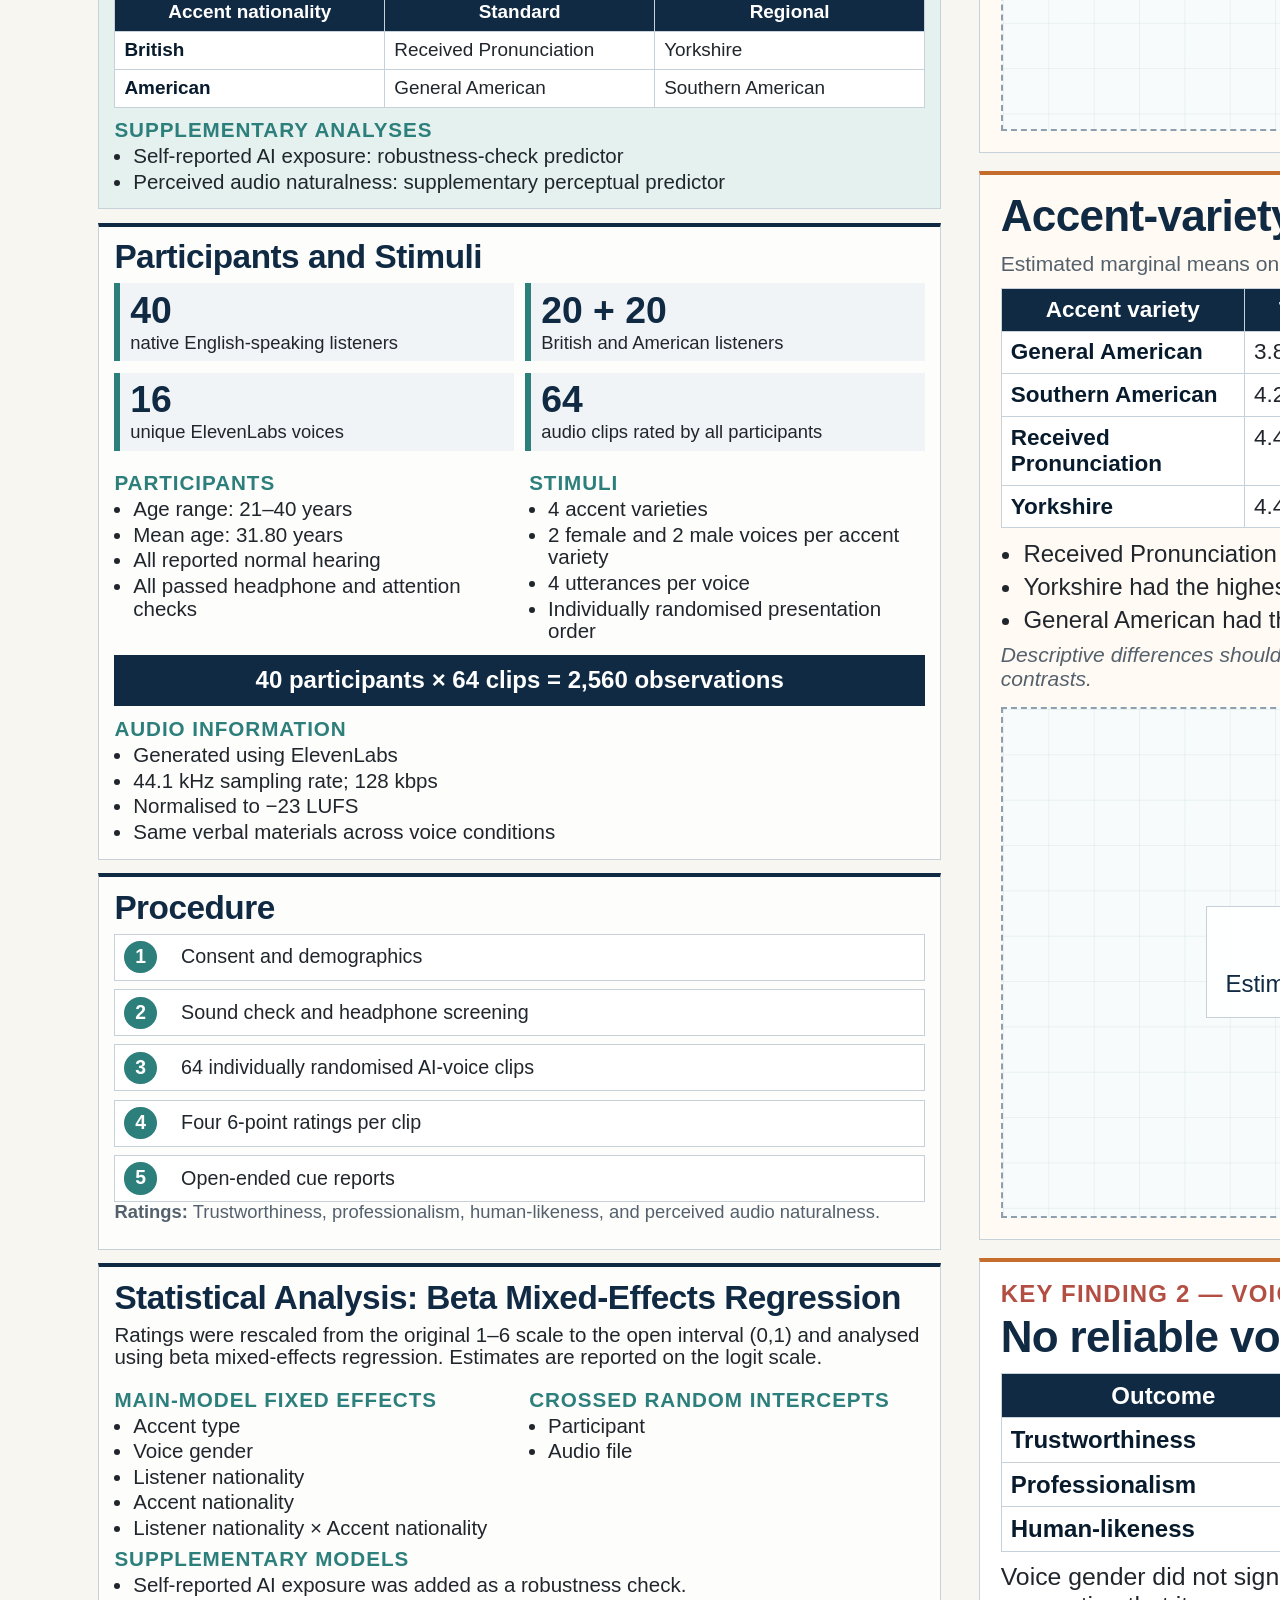
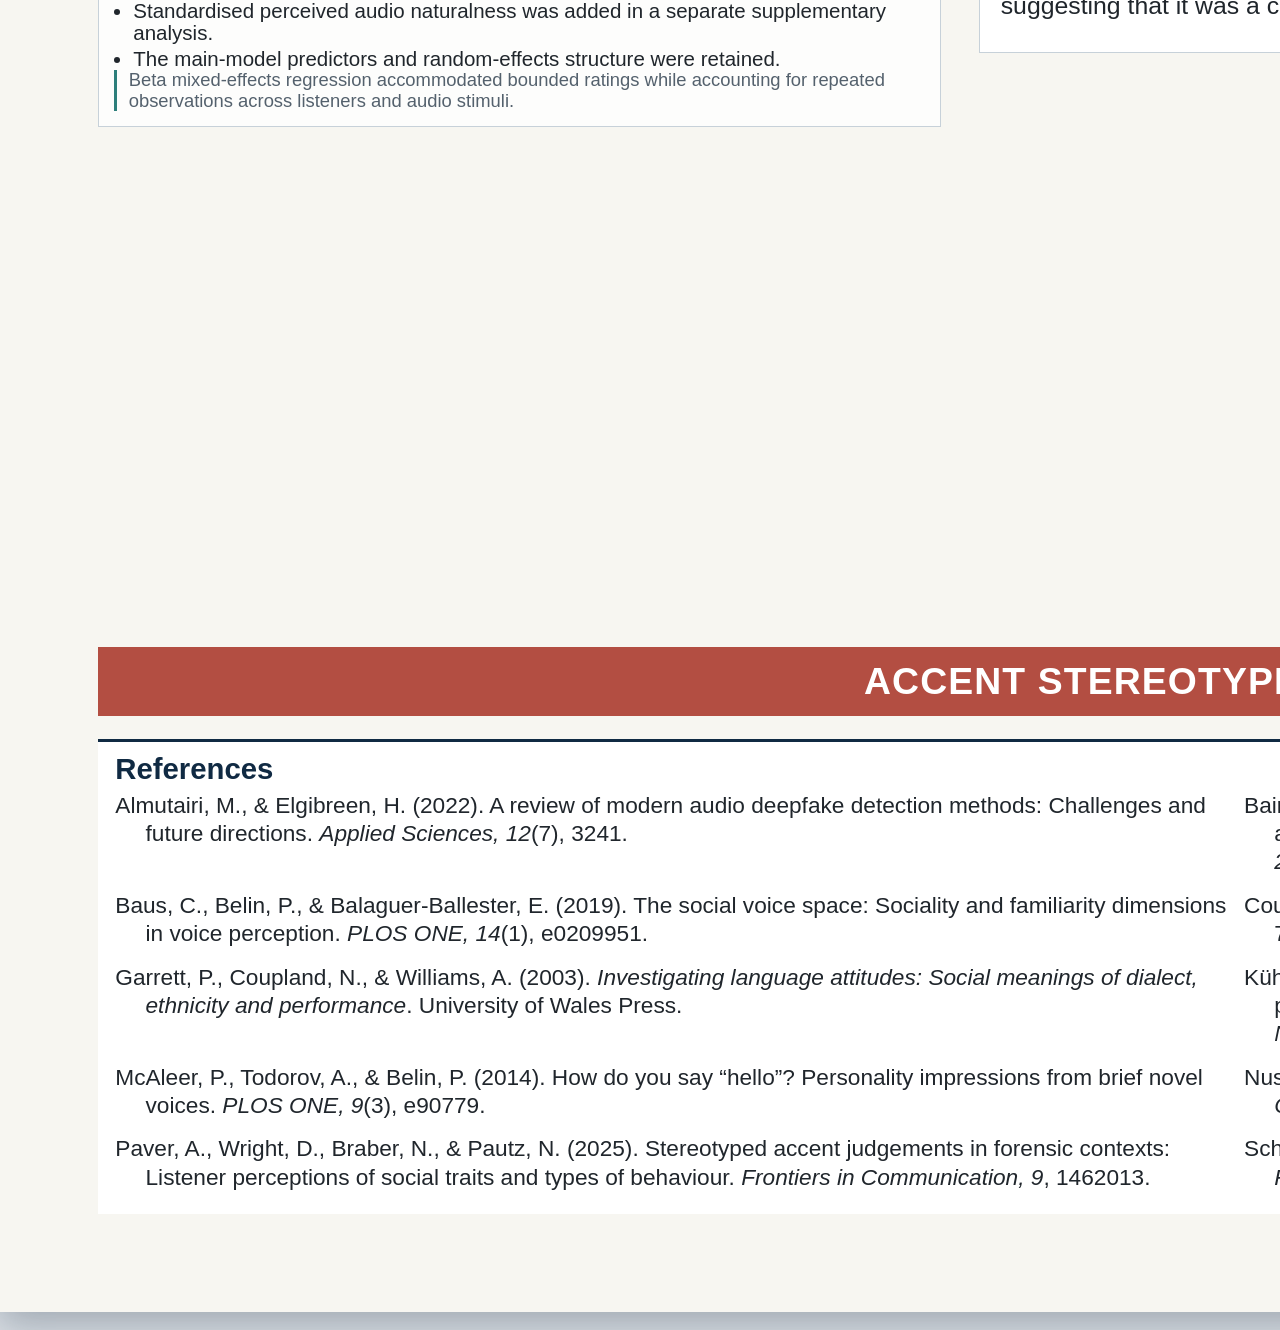
==== commit 5ae924ff: "Complete poster reference list Co-authored-by: junliu-menghuanlisa <junliu-menghuanlisa@users.norepl" ====
--- a/index.html
+++ b/index.html
@@ -467,18 +467,17 @@
       <div class="footer-grid">
         <section class="references">
           <h2>References</h2>
-          <div class="reference-list">
-            <!-- REPLACE COMPLETE REFERENCE INFORMATION HERE. Keep 6-8 complete academic references. -->
+          <div class="references-list">
             <p class="reference-item">Almutairi, M., &amp; Elgibreen, H. (2022). A review of modern audio deepfake detection methods: Challenges and future directions. <em>Applied Sciences, 12</em>(7), 3241.</p>
+            <p class="reference-item">Baird, A., Parada-Cabaleiro, E., Hantke, S., Burkhardt, F., Cummins, N., &amp; Schuller, B. (2018). The perception and analysis of the likeability and human likeness of synthesized speech. In <em>Proceedings of Interspeech 2018</em> (pp. 2863–2867).</p>
+            <p class="reference-item">Baus, C., Belin, P., &amp; Balaguer-Ballester, E. (2019). The social voice space: Sociality and familiarity dimensions in voice perception. <em>PLOS ONE, 14</em>(1), e0209951.</p>
+            <p class="reference-item">Coupland, N., &amp; Bishop, H. (2007). Ideologised values for British accents. <em>Journal of Sociolinguistics, 11</em>(1), 74–93.</p>
+            <p class="reference-item">Garrett, P., Coupland, N., &amp; Williams, A. (2003). <em>Investigating language attitudes: Social meanings of dialect, ethnicity and performance</em>. University of Wales Press.</p>
+            <p class="reference-item">Kühne, K., Fischer, M. H., &amp; Zhou, Y. (2020). The human takes it all: Humanlike synthesized voices are perceived as less eerie and more likable—Evidence from a subjective ratings study. <em>Frontiers in Neurorobotics, 14</em>, 593732.</p>
+            <p class="reference-item">McAleer, P., Todorov, A., &amp; Belin, P. (2014). How do you say “hello”? Personality impressions from brief novel voices. <em>PLOS ONE, 9</em>(3), e90779.</p>
+            <p class="reference-item">Nussbaum, C., Frühholz, S., &amp; Schweinberger, S. R. (2025). Understanding voice naturalness. <em>Trends in Cognitive Sciences, 29</em>(5), 467–480.</p>
             <p class="reference-item">Paver, A., Wright, D., Braber, N., &amp; Pautz, N. (2025). Stereotyped accent judgements in forensic contexts: Listener perceptions of social traits and types of behaviour. <em>Frontiers in Communication, 9</em>, 1462013.</p>
-            <p class="reference-item">Baird et al. (2018). [INSERT FULL REFERENCE DETAILS]</p>
-            <p class="reference-item">Baus et al. (2019). [INSERT FULL REFERENCE DETAILS]</p>
-            <p class="reference-item">Coupland and Bishop (2007). [INSERT FULL REFERENCE DETAILS]</p>
-            <p class="reference-item">Garrett et al. (2003). [INSERT FULL REFERENCE DETAILS]</p>
-            <p class="reference-item">Kühne et al. (2020). [INSERT FULL REFERENCE DETAILS]</p>
-            <p class="reference-item">McAleer et al. (2014). [INSERT FULL REFERENCE DETAILS]</p>
-            <p class="reference-item">Nussbaum et al. (2025). [INSERT FULL REFERENCE DETAILS]</p>
-            <p class="reference-item">Schreibelmayr and Mara (2022). [INSERT FULL REFERENCE DETAILS]</p>
+            <p class="reference-item">Schreibelmayr, S., &amp; Mara, M. (2022). Robot voices in daily life: Acceptance factors and human-likeness. <em>Frontiers in Robotics and AI</em>.</p>
           </div>
         </section>
         <section class="contact-panel">
--- a/styles.css
+++ b/styles.css
@@ -65,7 +65,7 @@
   print-color-adjust: exact;
   -webkit-print-color-adjust: exact;
   display: grid;
-  grid-template-rows: 132mm 1fr 91mm;
+  grid-template-rows: 132mm 1fr 150mm;
   gap: 8mm;
 }
 
@@ -490,6 +490,18 @@
   border-top-color: var(--amber);
 }
 
+.column-right {
+  gap: 3mm;
+}
+
+.column-right .poster-section {
+  padding: 3.8mm 4.2mm;
+}
+
+.column-right .figure-large {
+  aspect-ratio: 16 / 9;
+}
+
 .result-section {
   background: #fffaf3;
 }
@@ -679,8 +691,8 @@
 
 .footer-grid {
   display: grid;
-  grid-template-columns: 1.45fr 1fr;
-  gap: 8mm;
+  grid-template-columns: 3fr 0.9fr;
+  gap: 6mm;
   min-height: 0;
 }
 
@@ -700,25 +712,22 @@
   line-height: 1;
 }
 
-.references ol,
-.reference-list {
-  column-count: 2;
-  column-gap: 7mm;
-  padding-left: 5mm;
+.references-list {
+  display: grid;
+  grid-template-columns: 1fr 1fr;
+  gap: 4mm;
   margin: 0;
 }
 
-.references li,
 .reference-item {
+  margin: 0;
+  padding-left: 8mm;
+  text-indent: -8mm;
+  font-family: Arial, Helvetica, sans-serif;
+  font-size: 17pt;
+  line-height: 1.25;
   break-inside: avoid;
-  margin-bottom: 1mm;
-  font-size: 12.6pt;
-  line-height: 1.12;
-}
-
-.reference-item {
-  padding-left: 4mm;
-  text-indent: -4mm;
+  overflow-wrap: anywhere;
 }
 
 .contact-panel {
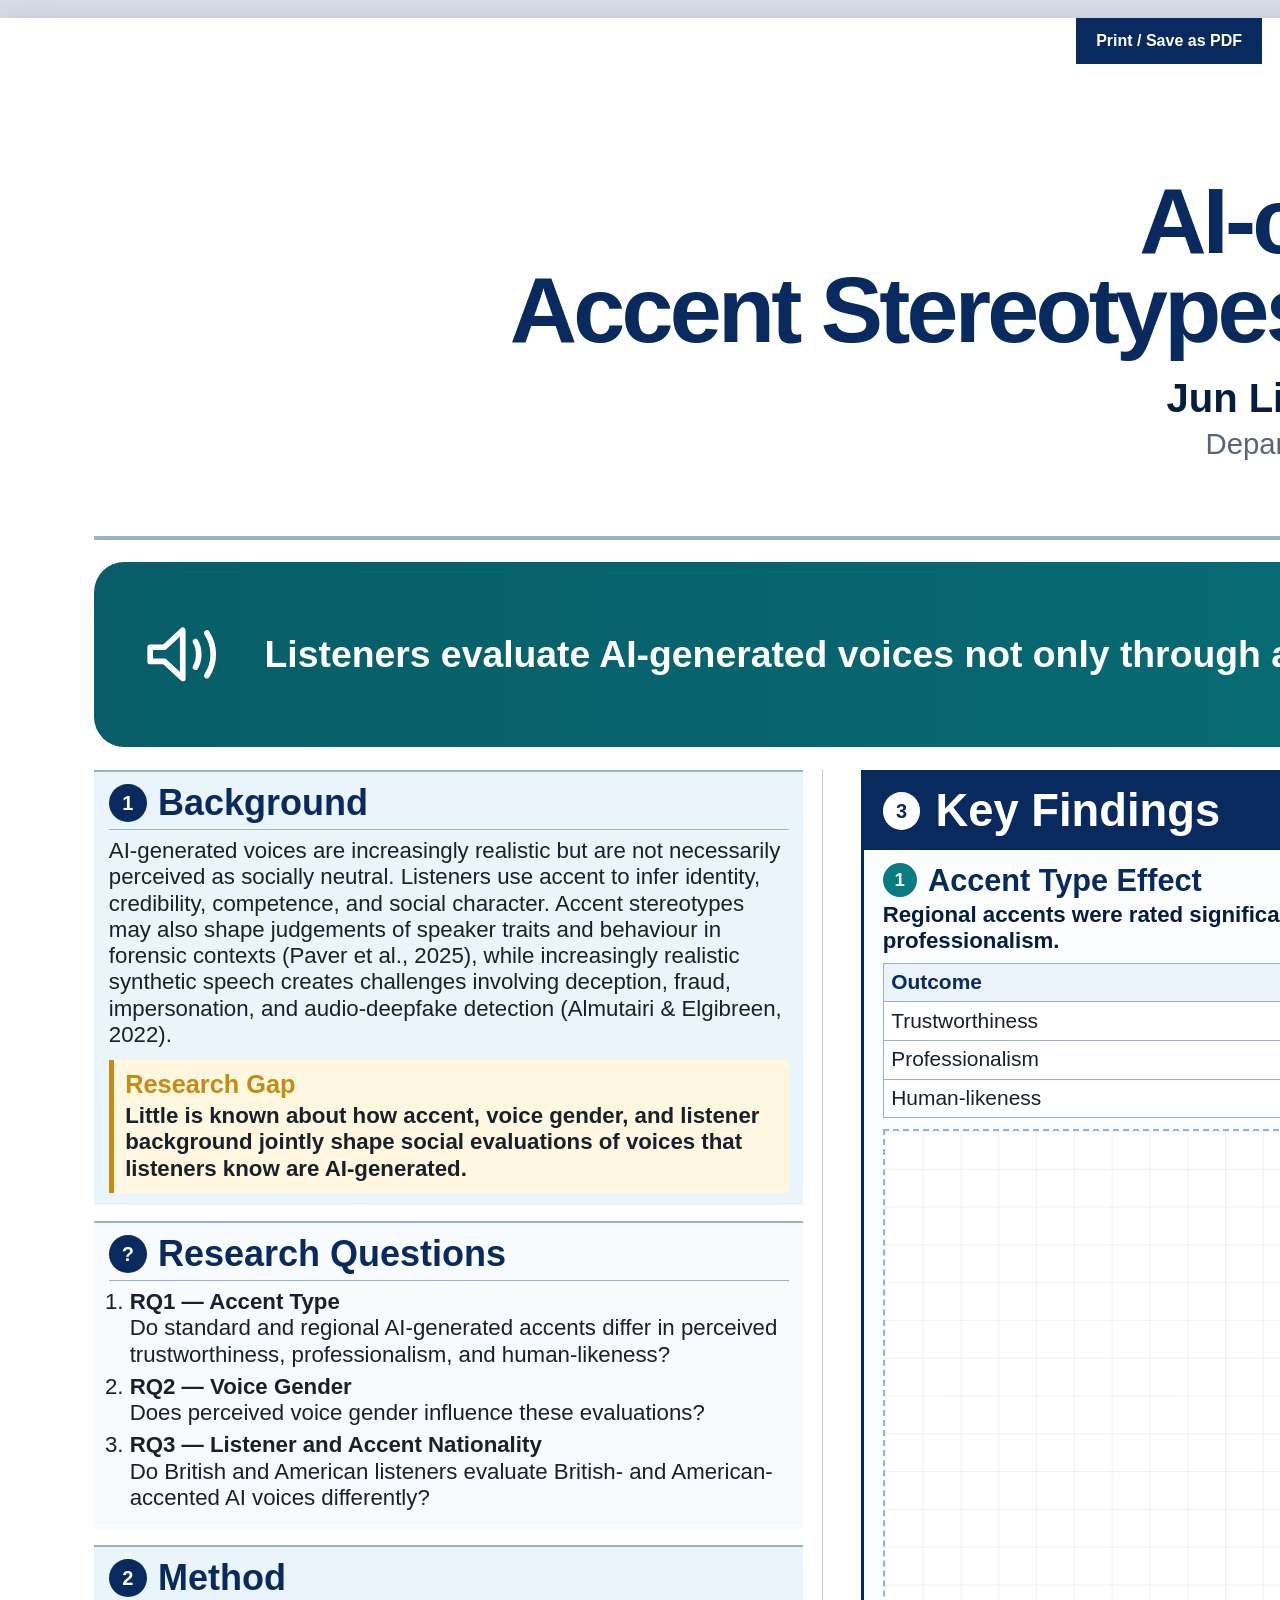
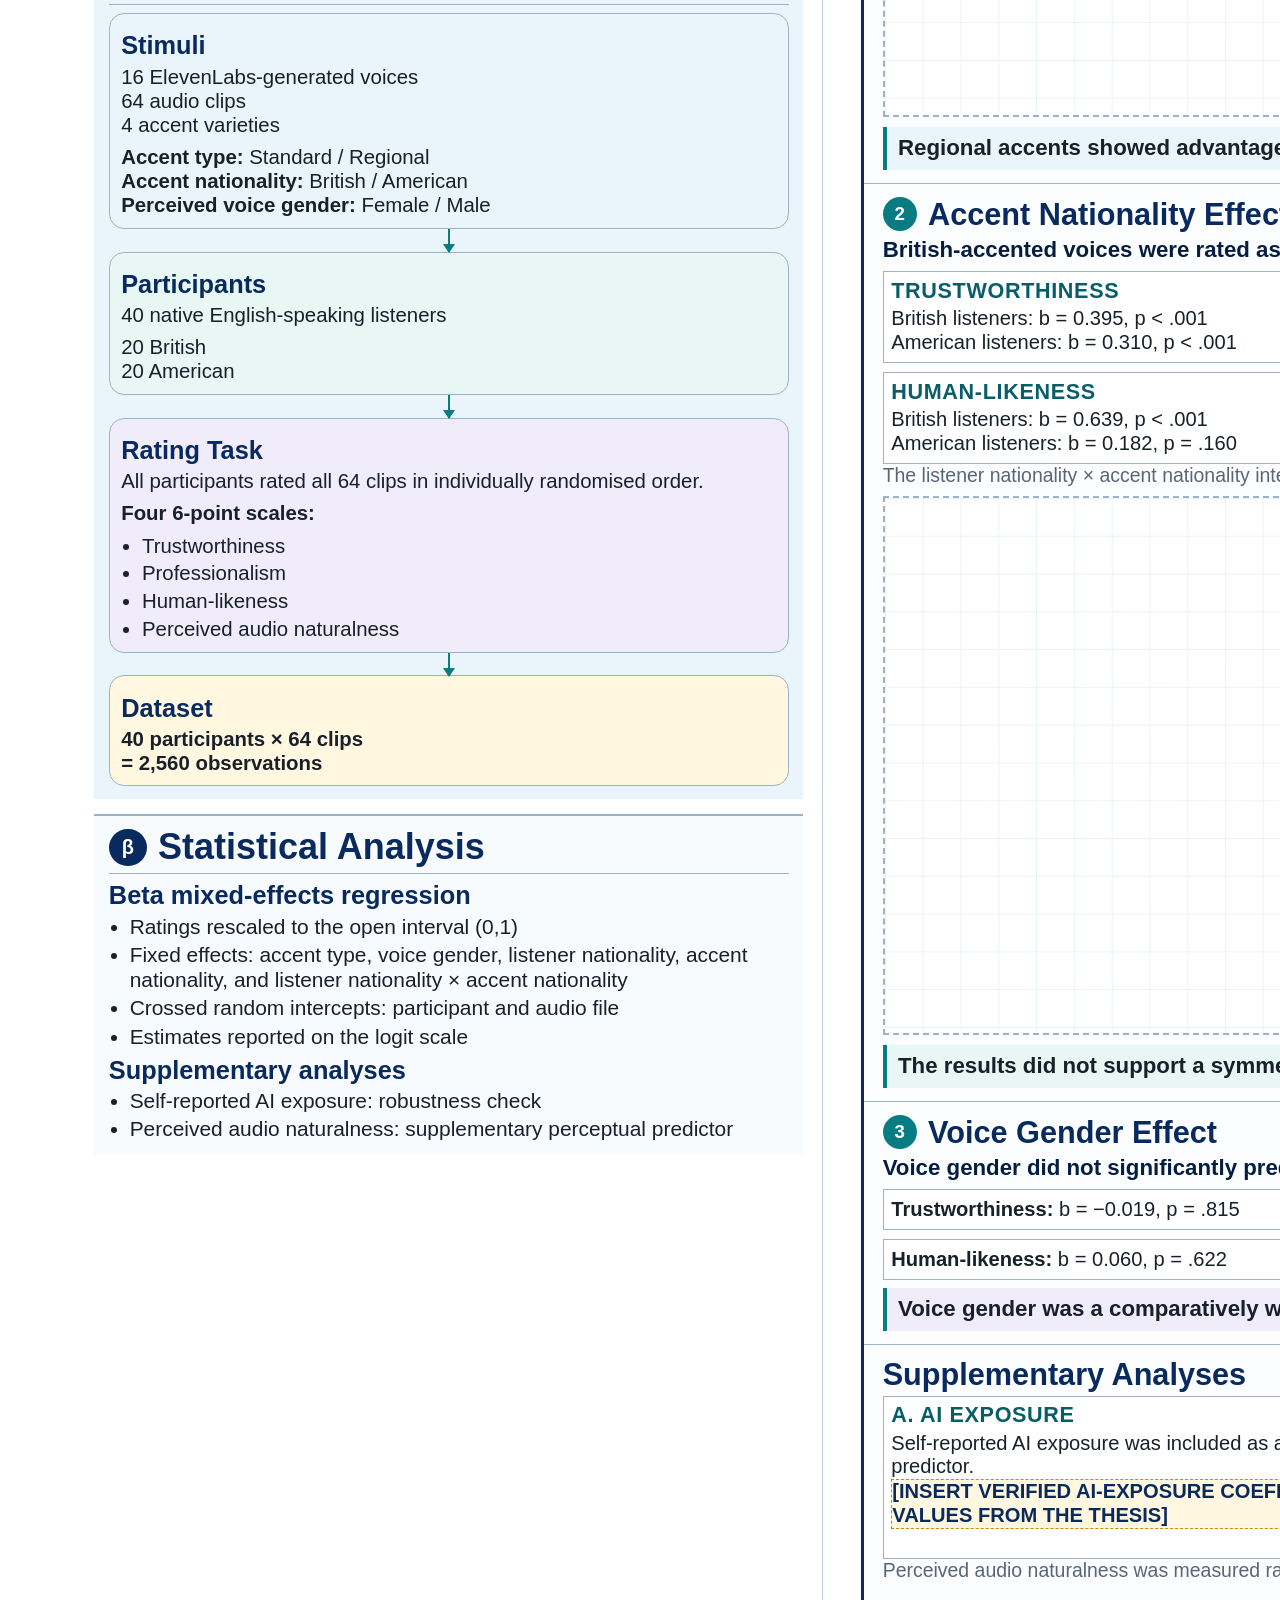
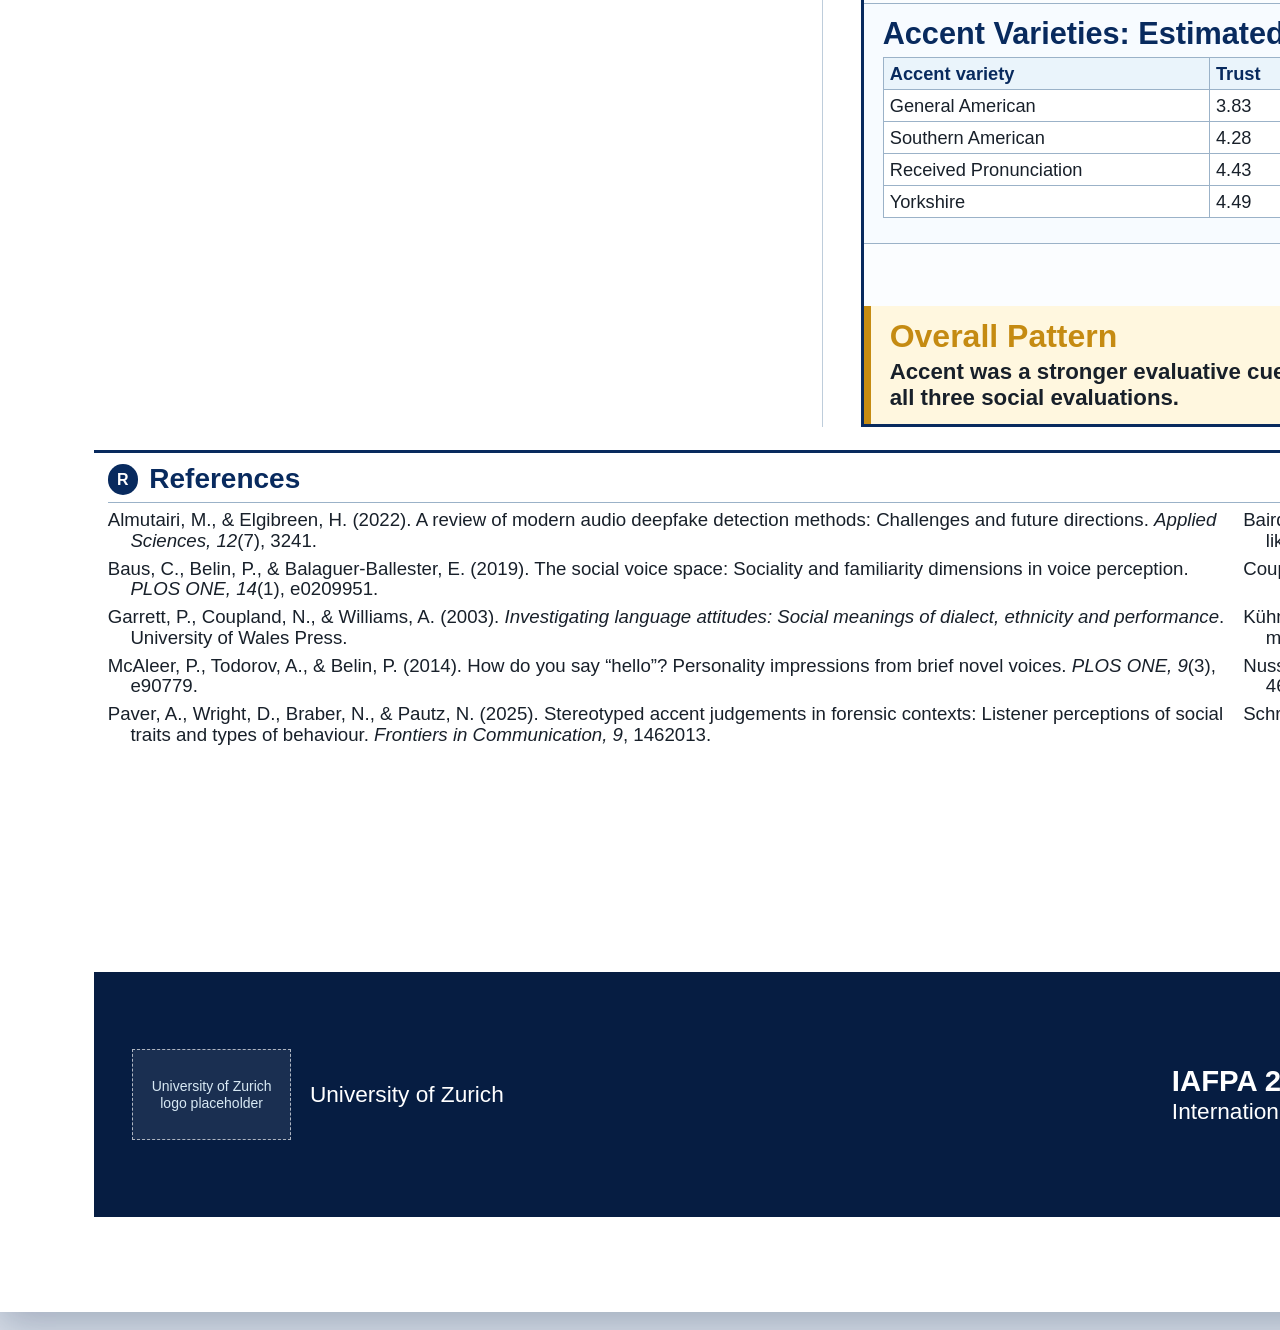
==== commit ef040d0d: "Redesign IAFPA poster layout Co-authored-by: junliu-menghuanlisa <junliu-menghuanlisa@users.noreply." ====
--- a/index.html
+++ b/index.html
@@ -10,58 +10,39 @@
   <button class="print-button screen-only" type="button" onclick="window.print()">Print / Save as PDF</button>
 
   <main class="poster" aria-label="A0 academic conference poster">
-    <header class="poster-header header-grid">
-      <div class="logo-box uzh-logo">
-        <!-- Intended final HTML:
-        <img
-          src="assets/uzh-logo.svg"
-          alt="University of Zurich"
-          class="institution-logo"
-        />
-        -->
-        <!-- Replace this placeholder with the official University of Zurich logo.
-        Suggested local path: assets/uzh-logo.svg or assets/uzh-logo.png
-        Preserve the original aspect ratio and do not crop the logo. -->
-        <span class="logo-placeholder">University of Zurich<br>logo placeholder</span>
-      </div>
-
-      <div class="title-block">
-        <h1>AI-ccent Judgements:<br>Accent Stereotypes Persist with AI-Generated Voices</h1>
-        <p class="author">Jun Liu</p>
-        <p class="affiliation">Department of Computational Linguistics<br>University of Zurich</p>
-        <p class="author-email"><a href="mailto:jun.liu@uzh.ch">jun.liu@uzh.ch</a></p>
-        <p class="conference-line">IAFPA Conference 2026 · 26–29 July · Trier, Germany</p>
-        <p class="conference-secondary">International Association for Forensic Phonetics and Acoustics</p>
-      </div>
-
-      <div class="logo-box iafpa-logo">
-        <!-- Intended final HTML:
-        <img
-          src="assets/iafpa-2026-logo.svg"
-          alt="IAFPA Conference 2026"
-          class="conference-logo"
-        />
-        -->
-        <!-- Replace this placeholder with the official IAFPA 2026 logo.
-        Suggested local path: assets/iafpa-2026-logo.svg or assets/iafpa-2026-logo.png
-        Do not create or approximate a conference logo if no official logo is available. -->
-        <span class="logo-placeholder">IAFPA 2026<br>logo placeholder</span>
-      </div>
+    <header class="poster-header">
+      <h1>AI-ccent Judgements:<br>Accent Stereotypes Persist with AI-Generated Voices</h1>
+      <p class="header-meta">Jun Liu <span>|</span> University of Zurich <span>|</span> IAFPA 2026</p>
+      <p class="header-submeta">Department of Computational Linguistics <span>|</span> <a href="mailto:jun.liu@uzh.ch">jun.liu@uzh.ch</a></p>
     </header>
 
-    <section class="main-grid" aria-label="Poster content">
+    <section class="takeaway-banner" aria-label="Main takeaway">
+      <svg class="takeaway-icon" viewBox="0 0 64 64" role="img" aria-label="Sound wave icon">
+        <path d="M10 27h10l13-12v34L20 37H10z" fill="none" stroke="currentColor" stroke-width="4" stroke-linejoin="round"/>
+        <path d="M42 23c3 5 3 13 0 18M50 17c6 9 6 21 0 30" fill="none" stroke="currentColor" stroke-width="4" stroke-linecap="round"/>
+      </svg>
+      <p>Listeners evaluate AI-generated voices not only through acoustic realism, but also through sociolinguistic meanings attached to accent.</p>
+    </section>
+
+    <section class="main-grid" aria-label="Poster main content">
       <div class="column column-left">
-        <section class="poster-section">
-          <h2>Background</h2>
-          <p>AI-generated voices are increasingly realistic, but they are not necessarily perceived as socially neutral. In human speech, listeners use accent to infer identity, credibility, competence, and social character. Accent stereotypes may also shape listeners’ judgements of social traits and behaviour in forensic contexts (Paver et al., 2025). Meanwhile, the growing realism of synthetic speech creates challenges involving deception, fraud, impersonation, and audio-deepfake detection (Almutairi &amp; Elgibreen, 2022).</p>
-          <div class="callout gap-callout">
-            <h3>Research gap</h3>
+        <section class="section-block">
+          <div class="section-heading">
+            <span class="section-marker">1</span>
+            <h2>Background</h2>
+          </div>
+          <p>AI-generated voices are increasingly realistic but are not necessarily perceived as socially neutral. Listeners use accent to infer identity, credibility, competence, and social character. Accent stereotypes may also shape judgements of speaker traits and behaviour in forensic contexts (Paver et al., 2025), while increasingly realistic synthetic speech creates challenges involving deception, fraud, impersonation, and audio-deepfake detection (Almutairi &amp; Elgibreen, 2022).</p>
+          <div class="gap-box">
+            <h3>Research Gap</h3>
             <p>Little is known about how accent, voice gender, and listener background jointly shape social evaluations of voices that listeners know are AI-generated.</p>
           </div>
         </section>
 
-        <section class="poster-section">
-          <h2>Research Questions</h2>
+        <section class="section-block">
+          <div class="section-heading">
+            <span class="section-marker">?</span>
+            <h2>Research Questions</h2>
+          </div>
           <ol class="rq-list">
             <li><strong>RQ1 — Accent Type</strong><br>Do standard and regional AI-generated accents differ in perceived trustworthiness, professionalism, and human-likeness?</li>
             <li><strong>RQ2 — Voice Gender</strong><br>Does perceived voice gender influence these evaluations?</li>
@@ -69,337 +50,74 @@
           </ol>
         </section>
 
-        <section class="poster-section methods-section">
-          <h2>Experimental Design</h2>
-          <p>The study used a mixed experimental design.</p>
-          <div class="factor-grid">
-            <div>
-              <h3>Within-participant factors</h3>
-              <ul>
-                <li>Accent type: standard vs. regional</li>
-                <li>Accent nationality: British vs. American</li>
-                <li>Perceived voice gender: female vs. male</li>
-              </ul>
-            </div>
-            <div>
-              <h3>Between-participant factor</h3>
-              <ul>
-                <li>Listener nationality: British vs. American</li>
-              </ul>
-              <h3>Primary dependent variables</h3>
+        <section class="section-block">
+          <div class="section-heading">
+            <span class="section-marker">2</span>
+            <h2>Method</h2>
+          </div>
+          <div class="method-flow">
+            <div class="flow-box flow-blue">
+              <h3>Stimuli</h3>
+              <p>16 ElevenLabs-generated voices<br>64 audio clips<br>4 accent varieties</p>
+              <p><strong>Accent type:</strong> Standard / Regional<br><strong>Accent nationality:</strong> British / American<br><strong>Perceived voice gender:</strong> Female / Male</p>
+            </div>
+            <div class="flow-arrow" aria-hidden="true"></div>
+            <div class="flow-box flow-teal">
+              <h3>Participants</h3>
+              <p>40 native English-speaking listeners</p>
+              <p>20 British<br>20 American</p>
+            </div>
+            <div class="flow-arrow" aria-hidden="true"></div>
+            <div class="flow-box flow-lavender">
+              <h3>Rating Task</h3>
+              <p>All participants rated all 64 clips in individually randomised order.</p>
+              <p><strong>Four 6-point scales:</strong></p>
               <ul>
                 <li>Trustworthiness</li>
                 <li>Professionalism</li>
                 <li>Human-likeness</li>
+                <li>Perceived audio naturalness</li>
               </ul>
             </div>
-          </div>
-          <h3>Accent design</h3>
-          <table class="methods-table">
-            <thead>
-              <tr>
-                <th>Accent nationality</th>
-                <th>Standard</th>
-                <th>Regional</th>
-              </tr>
-            </thead>
-            <tbody>
-              <tr>
-                <td>British</td>
-                <td>Received Pronunciation</td>
-                <td>Yorkshire</td>
-              </tr>
-              <tr>
-                <td>American</td>
-                <td>General American</td>
-                <td>Southern American</td>
-              </tr>
-            </tbody>
-          </table>
+            <div class="flow-arrow" aria-hidden="true"></div>
+            <div class="flow-box flow-amber">
+              <h3>Dataset</h3>
+              <p class="dataset-number">40 participants × 64 clips<br>= 2,560 observations</p>
+            </div>
+          </div>
+        </section>
+
+        <section class="section-block">
+          <div class="section-heading">
+            <span class="section-marker">β</span>
+            <h2>Statistical Analysis</h2>
+          </div>
+          <h3>Beta mixed-effects regression</h3>
+          <ul class="compact-list">
+            <li>Ratings rescaled to the open interval (0,1)</li>
+            <li>Fixed effects: accent type, voice gender, listener nationality, accent nationality, and listener nationality × accent nationality</li>
+            <li>Crossed random intercepts: participant and audio file</li>
+            <li>Estimates reported on the logit scale</li>
+          </ul>
           <h3>Supplementary analyses</h3>
-          <ul>
-            <li>Self-reported AI exposure: robustness-check predictor</li>
+          <ul class="compact-list">
+            <li>Self-reported AI exposure: robustness check</li>
             <li>Perceived audio naturalness: supplementary perceptual predictor</li>
           </ul>
         </section>
-
-        <section class="poster-section">
-          <h2>Participants and Stimuli</h2>
-          <div class="number-grid">
-            <div class="number-card"><span>40</span><p>native English-speaking listeners</p></div>
-            <div class="number-card"><span>20 + 20</span><p>British and American listeners</p></div>
-            <div class="number-card"><span>16</span><p>unique ElevenLabs voices</p></div>
-            <div class="number-card"><span>64</span><p>audio clips rated by all participants</p></div>
-          </div>
-          <div class="split-list">
-            <div>
-              <h3>Participants</h3>
-              <ul>
-                <li>Age range: 21–40 years</li>
-                <li>Mean age: 31.80 years</li>
-                <li>All reported normal hearing</li>
-                <li>All passed headphone and attention checks</li>
-              </ul>
-            </div>
-            <div>
-              <h3>Stimuli</h3>
-              <ul>
-                <li>4 accent varieties</li>
-                <li>2 female and 2 male voices per accent variety</li>
-                <li>4 utterances per voice</li>
-                <li>Individually randomised presentation order</li>
-              </ul>
-            </div>
-          </div>
-          <div class="dataset-callout">40 participants × 64 clips = <strong>2,560 observations</strong></div>
-          <h3>Audio information</h3>
-          <ul class="compact-list">
-            <li>Generated using ElevenLabs</li>
-            <li>44.1 kHz sampling rate; 128 kbps</li>
-            <li>Normalised to −23 LUFS</li>
-            <li>Same verbal materials across voice conditions</li>
-          </ul>
-        </section>
-
-        <section class="poster-section">
-          <h2>Procedure</h2>
-          <div class="procedure">
-            <div><span>1</span><p>Consent and demographics</p></div>
-            <div><span>2</span><p>Sound check and headphone screening</p></div>
-            <div><span>3</span><p>64 individually randomised AI-voice clips</p></div>
-            <div><span>4</span><p>Four 6-point ratings per clip</p></div>
-            <div><span>5</span><p>Open-ended cue reports</p></div>
-          </div>
-          <p class="caption"><strong>Ratings:</strong> Trustworthiness, professionalism, human-likeness, and perceived audio naturalness.</p>
-        </section>
-
-        <section class="poster-section">
-          <h2>Statistical Analysis: Beta Mixed-Effects Regression</h2>
-          <p>Ratings were rescaled from the original 1–6 scale to the open interval (0,1) and analysed using beta mixed-effects regression. Estimates are reported on the logit scale.</p>
-          <div class="analysis-grid">
-            <div>
-              <h3>Main-model fixed effects</h3>
-              <ul>
-                <li>Accent type</li>
-                <li>Voice gender</li>
-                <li>Listener nationality</li>
-                <li>Accent nationality</li>
-                <li>Listener nationality × Accent nationality</li>
-              </ul>
-            </div>
-            <div>
-              <h3>Crossed random intercepts</h3>
-              <ul>
-                <li>Participant</li>
-                <li>Audio file</li>
-              </ul>
-            </div>
-          </div>
-          <h3>Supplementary models</h3>
-          <ul>
-            <li>Self-reported AI exposure was added as a robustness check.</li>
-            <li>Standardised perceived audio naturalness was added in a separate supplementary analysis.</li>
-            <li>The main-model predictors and random-effects structure were retained.</li>
-          </ul>
-          <p class="note">Beta mixed-effects regression accommodated bounded ratings while accounting for repeated observations across listeners and audio stimuli.</p>
-        </section>
-      </div>
-
-      <div class="column column-middle results-column">
-        <section class="poster-section result-section">
-          <p class="kicker">Key Finding 1 — Accent Type</p>
-          <h2>Regional accents sounded more trustworthy and more human-like.</h2>
-          <table class="stat-table">
-            <thead>
-              <tr>
-                <th>Outcome</th>
-                <th>Regional − Standard</th>
-                <th>p</th>
-                <th>Interpretation</th>
-              </tr>
-            </thead>
-            <tbody>
-              <tr>
-                <td>Trustworthiness</td>
-                <td>b = 0.217</td>
-                <td>.009</td>
-                <td>Regional advantage</td>
-              </tr>
-              <tr>
-                <td>Professionalism</td>
-                <td>b = −0.058</td>
-                <td>.460</td>
-                <td>No reliable difference</td>
-              </tr>
-              <tr>
-                <td>Human-likeness</td>
-                <td>b = 0.474</td>
-                <td>&lt; .001</td>
-                <td>Regional advantage</td>
-              </tr>
-            </tbody>
-          </table>
-          <p>Accent effects were dimension-specific: regionality increased trustworthiness and human-likeness, but did not significantly predict professionalism.</p>
-          <figure class="figure-placeholder figure-large">
-            <!-- REPLACE FIGURE 1 HERE: insert final SVG or PNG for model-estimated ratings by accent type. -->
-            <div>
-              <strong>FIGURE 1</strong>
-              <span>Model-estimated trustworthiness, professionalism, and human-likeness by accent type</span>
-            </div>
-          </figure>
-        </section>
-
-        <section class="poster-section result-section">
-          <h2>Accent-variety Results</h2>
-          <p class="caption">Estimated marginal means on the original 1–6 scale.</p>
-          <table class="stat-table variety-table">
-            <thead>
-              <tr>
-                <th>Accent variety</th>
-                <th>Trustworthiness</th>
-                <th>Professionalism</th>
-                <th>Human-likeness</th>
-              </tr>
-            </thead>
-            <tbody>
-              <tr>
-                <td>General American</td>
-                <td>3.83</td>
-                <td>4.21</td>
-                <td>3.46</td>
-              </tr>
-              <tr>
-                <td>Southern American</td>
-                <td>4.28</td>
-                <td>4.38</td>
-                <td>4.32</td>
-              </tr>
-              <tr>
-                <td>Received Pronunciation</td>
-                <td>4.43</td>
-                <td>4.73</td>
-                <td>4.25</td>
-              </tr>
-              <tr>
-                <td>Yorkshire</td>
-                <td>4.49</td>
-                <td>4.46</td>
-                <td>4.50</td>
-              </tr>
-            </tbody>
-          </table>
-          <ul class="observation-list">
-            <li>Received Pronunciation had the highest estimated professionalism rating.</li>
-            <li>Yorkshire had the highest estimated human-likeness rating.</li>
-            <li>General American had the lowest estimated rating across all three dimensions.</li>
-          </ul>
-          <p class="caution">Descriptive differences should not automatically be interpreted as statistically significant pairwise contrasts.</p>
-          <figure class="figure-placeholder figure-medium">
-            <!-- REPLACE FIGURE 2 HERE: insert final SVG or PNG for estimated ratings across four accent varieties. -->
-            <div>
-              <strong>FIGURE 2</strong>
-              <span>Estimated ratings across the four accent varieties</span>
-            </div>
-          </figure>
-        </section>
-
-        <section class="poster-section result-section compact-result">
-          <p class="kicker">Key Finding 2 — Voice Gender</p>
-          <h2>No reliable voice-gender effect</h2>
-          <table class="stat-table">
-            <thead>
-              <tr>
-                <th>Outcome</th>
-                <th>Female − Male</th>
-                <th>p</th>
-              </tr>
-            </thead>
-            <tbody>
-              <tr>
-                <td>Trustworthiness</td>
-                <td>b = −0.019</td>
-                <td>.815</td>
-              </tr>
-              <tr>
-                <td>Professionalism</td>
-                <td>b = −0.106</td>
-                <td>.177</td>
-              </tr>
-              <tr>
-                <td>Human-likeness</td>
-                <td>b = 0.060</td>
-                <td>.622</td>
-              </tr>
-            </tbody>
-          </table>
-          <p>Voice gender did not significantly predict any of the three outcomes in the main models, suggesting that it was a comparatively weak cue in this disembodied AI-voice context.</p>
-        </section>
-      </div>
-
-      <div class="column column-right results-column">
-        <section class="poster-section result-section hero-result">
-          <p class="kicker">Key Finding 3 — Listener and Accent Nationality</p>
-          <h2>British-accented voices showed a broader evaluative advantage.</h2>
-          <p class="contrast-label">Contrasts: British-accented − American-accented voices</p>
-          <table class="stat-table interaction-table">
-            <thead>
-              <tr>
-                <th>Outcome</th>
-                <th>British listeners</th>
-                <th>American listeners</th>
-              </tr>
-            </thead>
-            <tbody>
-              <tr>
-                <td>Trustworthiness</td>
-                <td>b = 0.395, p &lt; .001</td>
-                <td>b = 0.310, p &lt; .001</td>
-              </tr>
-              <tr>
-                <td>Professionalism</td>
-                <td>b = 0.232, p = .009</td>
-                <td>b = 0.331, p &lt; .001</td>
-              </tr>
-              <tr>
-                <td>Human-likeness</td>
-                <td>b = 0.639, p &lt; .001</td>
-                <td>b = 0.182, p = .160</td>
-              </tr>
-            </tbody>
-          </table>
-          <div class="interaction-callout">
-            <h3>Interaction results</h3>
-            <ul>
-              <li>Trustworthiness interaction: p = .314</li>
-              <li>Professionalism interaction: p = .243</li>
-              <li>Human-likeness interaction: b = −0.114, p &lt; .001</li>
-            </ul>
-          </div>
-          <p>Both British and American listeners rated British-accented voices as more trustworthy and professional than American-accented voices. The findings therefore did not support a symmetrical own-accent preference.</p>
-          <p>For human-likeness, British listeners preferred British-accented voices, whereas American listeners showed no corresponding American-accent advantage.</p>
-          <figure class="figure-placeholder figure-large">
-            <!-- REPLACE FIGURE 3 HERE: insert final SVG or PNG for listener nationality by accent nationality. -->
-            <div>
-              <strong>FIGURE 3</strong>
-              <span>Listener nationality × accent nationality, with emphasis on the significant human-likeness interaction</span>
-            </div>
-          </figure>
-        </section>
-
-        <section class="poster-section">
-          <h2>Supplementary Analyses</h2>
-          <div class="subsection">
-            <h3>A. AI Exposure Robustness Check</h3>
-            <p>Self-reported AI exposure was added as a robustness-check predictor to test whether the main findings remained stable after accounting for participants’ prior exposure to AI.</p>
-            <p class="editable-placeholder">
-              <!-- REPLACE VERIFIED AI-EXPOSURE COEFFICIENTS AND P-VALUES HERE. -->
-              [INSERT VERIFIED AI-EXPOSURE COEFFICIENTS AND P-VALUES FROM THE THESIS]
-            </p>
-          </div>
-          <div class="subsection">
-            <h3>B. Perceived Audio Naturalness</h3>
-            <p class="subheading-line">Perceived audio naturalness positively predicted all three outcomes.</p>
-            <table class="stat-table naturalness-table">
+      </div>
+
+      <div class="column column-centre">
+        <section class="results-panel">
+          <div class="results-header">
+            <span class="section-marker marker-light">3</span>
+            <h2>Key Findings</h2>
+          </div>
+
+          <section class="finding finding-large">
+            <h3><span>1</span> Accent Type Effect</h3>
+            <p class="finding-conclusion">Regional accents were rated significantly higher than standard accents for trustworthiness and human-likeness, but not professionalism.</p>
+            <table class="stat-table">
               <thead>
                 <tr>
                   <th>Outcome</th>
@@ -410,90 +128,235 @@
               <tbody>
                 <tr>
                   <td>Trustworthiness</td>
-                  <td>b = 1.037</td>
-                  <td>&lt; .001</td>
+                  <td>b = 0.217</td>
+                  <td>.009</td>
                 </tr>
                 <tr>
                   <td>Professionalism</td>
-                  <td>b = 0.776</td>
-                  <td>&lt; .001</td>
+                  <td>b = −0.058</td>
+                  <td>.460</td>
                 </tr>
                 <tr>
                   <td>Human-likeness</td>
-                  <td>b = 1.578</td>
+                  <td>b = 0.474</td>
                   <td>&lt; .001</td>
                 </tr>
               </tbody>
             </table>
-            <p>The strongest association was observed for human-likeness. Because perceived audio naturalness was measured rather than experimentally manipulated, these results should be interpreted as associations rather than causal effects.</p>
-            <p class="mini-takeaway">AI-voice evaluation reflects both sociolinguistic meaning and perceived audio quality.</p>
-          </div>
-        </section>
-
-        <section class="poster-section discussion-section">
-          <h2>Discussion and Implications</h2>
-          <ul>
-            <li>Synthetic voices carry sociolinguistic meaning: listeners responded to accent-based social cues even when they knew the voices were AI-generated.</li>
-            <li>Evaluation is multidimensional: the same voice profile did not optimise trustworthiness, professionalism, and human-likeness simultaneously.</li>
-            <li>Standard does not necessarily mean superior: regional voices were perceived as more trustworthy and human-like.</li>
-            <li>Listener background matters, particularly for perceived human-likeness.</li>
-            <li>AI voice selection and localisation should be empirically tested with intended listener groups.</li>
+            <figure class="figure-placeholder figure-primary">
+              <!-- Replace with verified thesis chart image if available. Do not insert illustrative bars or unverified uncertainty intervals. -->
+              <div>
+                <strong>FIGURE 1</strong>
+                <span>Model-estimated ratings by accent type<br>Rating (1–6)</span>
+              </div>
+            </figure>
+            <p class="result-callout blue-callout">Regional accents showed advantages in trustworthiness and human-likeness.</p>
+          </section>
+
+          <section class="finding finding-large">
+            <h3><span>2</span> Accent Nationality Effect</h3>
+            <p class="finding-conclusion">British-accented voices were rated as more trustworthy and professional by both British and American listeners.</p>
+            <div class="simple-effects-grid">
+              <div>
+                <h4>Trustworthiness</h4>
+                <p>British listeners: b = 0.395, p &lt; .001<br>American listeners: b = 0.310, p &lt; .001</p>
+              </div>
+              <div>
+                <h4>Professionalism</h4>
+                <p>British listeners: b = 0.232, p = .009<br>American listeners: b = 0.331, p &lt; .001</p>
+              </div>
+              <div>
+                <h4>Human-likeness</h4>
+                <p>British listeners: b = 0.639, p &lt; .001<br>American listeners: b = 0.182, p = .160</p>
+              </div>
+            </div>
+            <p class="interaction-note">The listener nationality × accent nationality interaction was significant only for human-likeness: b = −0.114, p &lt; .001.</p>
+            <figure class="figure-placeholder figure-secondary">
+              <!-- Replace with verified thesis chart image if available. Do not insert illustrative bars or unverified uncertainty intervals. -->
+              <div>
+                <strong>FIGURE 2</strong>
+                <span>Listener nationality × accent nationality<br>Rating (1–6)</span>
+              </div>
+            </figure>
+            <p class="result-callout teal-callout">The results did not support a symmetrical own-accent preference.</p>
+          </section>
+
+          <section class="finding compact-finding">
+            <h3><span>3</span> Voice Gender Effect</h3>
+            <p class="finding-conclusion">Voice gender did not significantly predict any of the three outcomes in the main models.</p>
+            <div class="mini-stat-grid">
+              <p><strong>Trustworthiness:</strong> b = −0.019, p = .815</p>
+              <p><strong>Professionalism:</strong> b = −0.106, p = .177</p>
+              <p><strong>Human-likeness:</strong> b = 0.060, p = .622</p>
+            </div>
+            <p class="result-callout lavender-callout">Voice gender was a comparatively weak evaluative cue in this disembodied AI-voice context.</p>
+          </section>
+
+          <section class="finding compact-finding">
+            <h3>Supplementary Analyses</h3>
+            <div class="supplement-grid">
+              <div>
+                <h4>A. AI Exposure</h4>
+                <p>Self-reported AI exposure was included as a robustness-check predictor.</p>
+                <p class="editable-placeholder">[INSERT VERIFIED AI-EXPOSURE COEFFICIENTS AND P-VALUES FROM THE THESIS]</p>
+              </div>
+              <div>
+                <h4>B. Perceived Audio Naturalness</h4>
+                <p>Trustworthiness: b = 1.037, p &lt; .001<br>Professionalism: b = 0.776, p &lt; .001<br>Human-likeness: b = 1.578, p &lt; .001</p>
+                <p>Perceived audio naturalness positively predicted all three outcomes, most strongly human-likeness.</p>
+              </div>
+            </div>
+            <p class="caution">Perceived audio naturalness was measured rather than experimentally manipulated; these relationships are associative, not causal.</p>
+          </section>
+
+          <section class="finding compact-finding variety-strip">
+            <h3>Accent Varieties: Estimated Ratings on the Original 1–6 Scale</h3>
+            <table class="stat-table small-table">
+              <thead>
+                <tr>
+                  <th>Accent variety</th>
+                  <th>Trust</th>
+                  <th>Prof.</th>
+                  <th>Human-like</th>
+                </tr>
+              </thead>
+              <tbody>
+                <tr><td>General American</td><td>3.83</td><td>4.21</td><td>3.46</td></tr>
+                <tr><td>Southern American</td><td>4.28</td><td>4.38</td><td>4.32</td></tr>
+                <tr><td>Received Pronunciation</td><td>4.43</td><td>4.73</td><td>4.25</td></tr>
+                <tr><td>Yorkshire</td><td>4.49</td><td>4.46</td><td>4.50</td></tr>
+              </tbody>
+            </table>
+          </section>
+
+          <section class="overall-pattern">
+            <h3>Overall Pattern</h3>
+            <p>Accent was a stronger evaluative cue than voice gender, while perceived audio naturalness was strongly associated with all three social evaluations.</p>
+          </section>
+        </section>
+      </div>
+
+      <div class="column column-right">
+        <section class="section-block">
+          <div class="section-heading">
+            <span class="section-marker">4</span>
+            <h2>Discussion</h2>
+          </div>
+          <p>Synthetic voices were not evaluated as socially neutral. Accent continued to carry social meaning even when listeners knew that the voices were artificially generated.</p>
+          <p>The effects were dimension-specific: no single voice profile simultaneously optimised trustworthiness, professionalism, and human-likeness.</p>
+          <p>Human-likeness was particularly sensitive to accent type, listener background, and perceived audio naturalness.</p>
+        </section>
+
+        <section class="section-block">
+          <div class="section-heading">
+            <span class="section-marker">5</span>
+            <h2>Implications</h2>
+          </div>
+          <ul class="compact-list">
+            <li>Standard accents should not automatically be treated as neutral or superior defaults.</li>
+            <li>AI voice selection should be tested with intended listener groups.</li>
+            <li>Voice localisation cannot rely only on matching accent nationality to listener nationality.</li>
+            <li>AI voice technologies may reproduce existing sociolinguistic hierarchies.</li>
+            <li>Evaluation frameworks should distinguish trustworthiness, professionalism, human-likeness, and perceived audio naturalness.</li>
           </ul>
-          <h3>Forensic Relevance</h3>
-          <p>Accent stereotypes can influence listeners’ perceptions of speaker traits and behaviour in forensic contexts (Paver et al., 2025). At the same time, increasingly realistic synthetic voices present challenges for detecting impersonation and audio deepfakes (Almutairi &amp; Elgibreen, 2022). The present findings suggest that judgements of synthetic-voice authenticity and credibility may reflect sociolinguistic expectations as well as acoustic quality.</p>
-          <p class="forensic-caution">The present experiment examined social evaluations of AI-generated voices; it did not directly test forensic evidence evaluation or legal decision-making.</p>
-        </section>
-
-        <section class="poster-section secondary-section">
-          <h2>Limitations</h2>
-          <ul class="limitation-list">
-            <li>Modest sample: 20 British and 20 American listeners</li>
-            <li>All voices came from one TTS platform</li>
-            <li>Accent and voice gender may have been partly confounded with voice-specific acoustic properties</li>
-            <li>Isolated clips were evaluated without an interactive or forensic context</li>
-            <li>Each evaluative construct was measured with a single 6-point item</li>
+        </section>
+
+        <section class="section-block">
+          <div class="section-heading">
+            <span class="section-marker">6</span>
+            <h2>Forensic Relevance</h2>
+          </div>
+          <p>Accent stereotypes can affect perceptions of speaker traits and behaviour in forensic contexts (Paver et al., 2025). Increasingly realistic synthetic voices also create challenges for detecting impersonation and audio deepfakes (Almutairi &amp; Elgibreen, 2022).</p>
+          <p>The present findings suggest that judgements of synthetic-voice authenticity and credibility may reflect sociolinguistic expectations as well as perceived audio quality.</p>
+          <p class="caution">This study did not directly test forensic evidence evaluation or legal decision-making.</p>
+        </section>
+
+        <section class="section-block secondary-section">
+          <div class="section-heading">
+            <span class="section-marker">!</span>
+            <h2>Limitations</h2>
+          </div>
+          <ul class="compact-list">
+            <li>Modest listener sample: 20 British and 20 American participants</li>
+            <li>Voices generated using one TTS platform</li>
+            <li>Possible confounding with voice-specific acoustic properties</li>
+            <li>Single-item 6-point measures</li>
+            <li>Isolated clips rather than interactive or forensic contexts</li>
           </ul>
         </section>
 
-        <section class="poster-section conclusion-section">
-          <h2>Conclusion</h2>
-          <p>AI-generated voices are not socially neutral. Regional accents were perceived as more trustworthy and human-like, while British-accented voices received broader advantages in trustworthiness and professionalism. AI-voice evaluation is shaped by sociolinguistic meaning, listener background, and perceived audio naturalness.</p>
+        <section class="conclusion-box">
+          <div class="section-heading">
+            <span class="section-marker">✓</span>
+            <h2>Conclusion</h2>
+          </div>
+          <p>AI-generated voices are evaluated through both acoustic and social perception. Accent remains a powerful cue in how listeners judge synthetic speech.</p>
+          <p class="principal-takeaway">Accent stereotypes persist—even when the voice is artificial.</p>
+        </section>
+
+        <section class="section-block compact-meta">
+          <div class="section-heading">
+            <span class="section-marker">#</span>
+            <h2>Keywords</h2>
+          </div>
+          <p>AI-generated speech; accent perception; sociolinguistics; synthetic voices; human-likeness; forensic phonetics</p>
         </section>
       </div>
     </section>
 
-    <footer class="poster-footer">
-      <div class="takeaway-banner">ACCENT STEREOTYPES PERSIST — EVEN WHEN THE VOICE IS ARTIFICIAL.</div>
-      <div class="footer-grid">
-        <section class="references">
+    <section class="references-contact" aria-label="References and contact">
+      <section class="references">
+        <div class="section-heading compact-heading">
+          <span class="section-marker">R</span>
           <h2>References</h2>
-          <div class="references-list">
-            <p class="reference-item">Almutairi, M., &amp; Elgibreen, H. (2022). A review of modern audio deepfake detection methods: Challenges and future directions. <em>Applied Sciences, 12</em>(7), 3241.</p>
-            <p class="reference-item">Baird, A., Parada-Cabaleiro, E., Hantke, S., Burkhardt, F., Cummins, N., &amp; Schuller, B. (2018). The perception and analysis of the likeability and human likeness of synthesized speech. In <em>Proceedings of Interspeech 2018</em> (pp. 2863–2867).</p>
-            <p class="reference-item">Baus, C., Belin, P., &amp; Balaguer-Ballester, E. (2019). The social voice space: Sociality and familiarity dimensions in voice perception. <em>PLOS ONE, 14</em>(1), e0209951.</p>
-            <p class="reference-item">Coupland, N., &amp; Bishop, H. (2007). Ideologised values for British accents. <em>Journal of Sociolinguistics, 11</em>(1), 74–93.</p>
-            <p class="reference-item">Garrett, P., Coupland, N., &amp; Williams, A. (2003). <em>Investigating language attitudes: Social meanings of dialect, ethnicity and performance</em>. University of Wales Press.</p>
-            <p class="reference-item">Kühne, K., Fischer, M. H., &amp; Zhou, Y. (2020). The human takes it all: Humanlike synthesized voices are perceived as less eerie and more likable—Evidence from a subjective ratings study. <em>Frontiers in Neurorobotics, 14</em>, 593732.</p>
-            <p class="reference-item">McAleer, P., Todorov, A., &amp; Belin, P. (2014). How do you say “hello”? Personality impressions from brief novel voices. <em>PLOS ONE, 9</em>(3), e90779.</p>
-            <p class="reference-item">Nussbaum, C., Frühholz, S., &amp; Schweinberger, S. R. (2025). Understanding voice naturalness. <em>Trends in Cognitive Sciences, 29</em>(5), 467–480.</p>
-            <p class="reference-item">Paver, A., Wright, D., Braber, N., &amp; Pautz, N. (2025). Stereotyped accent judgements in forensic contexts: Listener perceptions of social traits and types of behaviour. <em>Frontiers in Communication, 9</em>, 1462013.</p>
-            <p class="reference-item">Schreibelmayr, S., &amp; Mara, M. (2022). Robot voices in daily life: Acceptance factors and human-likeness. <em>Frontiers in Robotics and AI</em>.</p>
-          </div>
-        </section>
-        <section class="contact-panel">
+        </div>
+        <div class="references-list">
+          <p class="reference-item">Almutairi, M., &amp; Elgibreen, H. (2022). A review of modern audio deepfake detection methods: Challenges and future directions. <em>Applied Sciences, 12</em>(7), 3241.</p>
+          <p class="reference-item">Baird, A., Parada-Cabaleiro, E., Hantke, S., Burkhardt, F., Cummins, N., &amp; Schuller, B. (2018). The perception and analysis of the likeability and human likeness of synthesized speech. In <em>Proceedings of Interspeech 2018</em> (pp. 2863–2867).</p>
+          <p class="reference-item">Baus, C., Belin, P., &amp; Balaguer-Ballester, E. (2019). The social voice space: Sociality and familiarity dimensions in voice perception. <em>PLOS ONE, 14</em>(1), e0209951.</p>
+          <p class="reference-item">Coupland, N., &amp; Bishop, H. (2007). Ideologised values for British accents. <em>Journal of Sociolinguistics, 11</em>(1), 74–93.</p>
+          <p class="reference-item">Garrett, P., Coupland, N., &amp; Williams, A. (2003). <em>Investigating language attitudes: Social meanings of dialect, ethnicity and performance</em>. University of Wales Press.</p>
+          <p class="reference-item">Kühne, K., Fischer, M. H., &amp; Zhou, Y. (2020). The human takes it all: Humanlike synthesized voices are perceived as less eerie and more likable—Evidence from a subjective ratings study. <em>Frontiers in Neurorobotics, 14</em>, 593732.</p>
+          <p class="reference-item">McAleer, P., Todorov, A., &amp; Belin, P. (2014). How do you say “hello”? Personality impressions from brief novel voices. <em>PLOS ONE, 9</em>(3), e90779.</p>
+          <p class="reference-item">Nussbaum, C., Frühholz, S., &amp; Schweinberger, S. R. (2025). Understanding voice naturalness. <em>Trends in Cognitive Sciences, 29</em>(5), 467–480.</p>
+          <p class="reference-item">Paver, A., Wright, D., Braber, N., &amp; Pautz, N. (2025). Stereotyped accent judgements in forensic contexts: Listener perceptions of social traits and types of behaviour. <em>Frontiers in Communication, 9</em>, 1462013.</p>
+          <p class="reference-item">Schreibelmayr, S., &amp; Mara, M. (2022). Robot voices in daily life: Acceptance factors and human-likeness. <em>Frontiers in Robotics and AI</em>.</p>
+        </div>
+      </section>
+
+      <section class="contact-card">
+        <div class="section-heading compact-heading">
+          <span class="section-marker">@</span>
+          <h2>Contact / QR Code</h2>
+        </div>
+        <div class="contact-grid">
+          <div>
+            <p><strong>Jun Liu</strong><br>Department of Computational Linguistics<br>University of Zurich<br><a href="mailto:jun.liu@uzh.ch">jun.liu@uzh.ch</a></p>
+            <p><strong>Acknowledgements:</strong><br>Supervision by Prof. Dr. Eleanor Chodroff and Dr. Leah Bradshaw.</p>
+          </div>
           <div class="qr-placeholder">
             <!-- REPLACE QR CODE HERE: insert an <img> with alt="QR code for thesis, poster, and study materials". -->
             <span>QR code<br>placeholder</span>
           </div>
-          <div>
-            <h2>Contact and Materials</h2>
-            <p>Scan to access the thesis, poster, and study materials</p>
-            <p class="contact-name">Jun Liu</p>
-            <p>Department of Computational Linguistics<br>University of Zurich<br><a href="mailto:jun.liu@uzh.ch">jun.liu@uzh.ch</a></p>
-            <p><strong>Acknowledgements:</strong><br>Supervision by Prof. Dr. Eleanor Chodroff and Dr. Leah Bradshaw.</p>
-          </div>
-        </section>
-      </div>
+        </div>
+        <p class="qr-caption">Scan to access the thesis, poster, and study materials</p>
+      </section>
+    </section>
+
+    <footer class="institutional-footer" aria-label="Institutional footer">
+      <div class="footer-logo-group">
+        <div class="footer-logo-box">
+          <!-- Replace with the official University of Zurich logo when available. Do not recreate the logo. -->
+          <span>University of Zurich<br>logo placeholder</span>
+        </div>
+        <p>University of Zurich</p>
+      </div>
+      <div class="footer-conference">
+        <p><strong>IAFPA 2026</strong><br>International Association for Forensic Phonetics and Acoustics</p>
+      </div>
+      <svg class="footer-waveform" viewBox="0 0 220 56" aria-label="Decorative waveform">
+        <path d="M4 28 C 18 8, 28 48, 42 28 S 66 8, 80 28 S 104 48, 118 28 S 142 8, 156 28 S 180 48, 194 28 S 210 18, 216 28" fill="none" stroke="currentColor" stroke-width="4" stroke-linecap="round"/>
+      </svg>
     </footer>
   </main>
 </body>
--- a/styles.css
+++ b/styles.css
@@ -1,17 +1,17 @@
 :root {
-  --navy: #102a43;
-  --navy-dark: #081b2d;
-  --teal: #2d7f7b;
-  --teal-light: #e4f1ef;
-  --amber: #c46d2d;
-  --amber-light: #faead9;
-  --coral: #b34e42;
-  --paper: #f7f6f1;
-  --panel: #ffffff;
-  --panel-soft: #f0f4f7;
-  --text: #20262c;
-  --muted: #54616d;
-  --border: #c7d1d9;
+  --navy: #082a5e;
+  --navy-dark: #061d42;
+  --teal: #087b83;
+  --teal-dark: #075e68;
+  --blue-light: #eaf4fb;
+  --teal-light: #e8f6f4;
+  --lavender-light: #f0ecfa;
+  --amber: #c58b12;
+  --amber-light: #fff7df;
+  --text: #18202a;
+  --muted: #596675;
+  --line: #9bb2c8;
+  --paper: #ffffff;
 }
 
 @page {
@@ -27,17 +27,13 @@
 body {
   margin: 0;
   padding: 0;
-  background: #d9dee4;
+  background: #d7dee8;
   color: var(--text);
   font-family: Arial, Helvetica, "Liberation Sans", sans-serif;
 }
 
 body {
   min-height: 100vh;
-}
-
-.screen-only {
-  display: block;
 }
 
 .print-button {
@@ -46,9 +42,10 @@
   right: 18px;
   z-index: 10;
   padding: 12px 18px;
-  border: 1px solid var(--navy);
+  border: 2px solid var(--navy);
   background: var(--navy);
   color: #fff;
+  font-family: Arial, Helvetica, "Liberation Sans", sans-serif;
   font-size: 16px;
   font-weight: 700;
   cursor: pointer;
@@ -58,156 +55,92 @@
   width: 841mm;
   height: 1189mm;
   margin: 18px auto;
-  padding: 26mm;
+  padding: 25mm;
+  box-sizing: border-box;
   overflow: hidden;
   background: var(--paper);
-  box-sizing: border-box;
   print-color-adjust: exact;
   -webkit-print-color-adjust: exact;
   display: grid;
-  grid-template-rows: 132mm 1fr 150mm;
-  gap: 8mm;
-}
-
-.poster-header,
-.header-grid {
-  background: var(--navy);
-  color: #fff;
-  border-bottom: 4mm solid var(--teal);
-  display: grid;
-  grid-template-columns: 22% 58% 20%;
-  gap: 12mm;
-  align-items: center;
-  padding: 6mm 14mm;
+  grid-template-rows: 113mm 49mm 1fr 132mm 65mm;
+  gap: 6mm;
 }
 
 .poster-header {
-  /* Keep the proportional header columns inside the fixed A0 width when using a physical gap. */
-  grid-template-columns: calc(22% - 2.64mm) calc(58% - 6.96mm) calc(20% - 2.4mm);
-}
-
-.title-block {
   text-align: center;
-  align-self: center;
-}
-
-.conference-line {
-  margin: 2.6mm 0 0.8mm;
-  font-size: 19pt;
-  letter-spacing: 0.01em;
-  color: #f0d7bd;
+  border-bottom: 1.2mm solid var(--line);
+  display: flex;
+  flex-direction: column;
+  align-items: center;
+  justify-content: center;
+  padding: 4mm 20mm 7mm;
+  background: #fff;
+}
+
+.poster-header h1 {
+  margin: 0 0 6mm;
+  color: var(--navy);
+  font-size: 70pt;
+  line-height: 0.95;
+  letter-spacing: -0.04em;
+  font-weight: 900;
+}
+
+.header-meta,
+.header-submeta {
+  margin: 0;
+  color: var(--navy-dark);
+  line-height: 1.08;
+}
+
+.header-meta {
+  font-size: 30pt;
   font-weight: 700;
 }
 
-.conference-secondary {
-  margin: 0;
-  font-size: 15pt;
-  color: #dbe9ef;
-  letter-spacing: 0.015em;
-}
-
-h1,
-h2,
-h3,
-p,
-ol,
-ul,
-figure {
-  margin-top: 0;
-}
-
-h1 {
-  margin: 0 0 3.5mm;
-  font-size: 62pt;
-  line-height: 0.94;
-  letter-spacing: -0.035em;
-  font-weight: 800;
-}
-
-.author {
-  margin: 0 0 1.4mm;
-  font-size: 31pt;
-  font-weight: 700;
-}
-
-.affiliation {
-  margin: 0 0 1.3mm;
+.header-submeta {
+  margin-top: 2mm;
   font-size: 22pt;
-  line-height: 1.04;
-}
-
-.author-email {
-  margin: 0;
-  font-size: 18pt;
-  color: #f0d7bd;
-}
-
-.author-email a,
-.contact-panel a {
+  color: var(--muted);
+}
+
+a {
   color: inherit;
   text-decoration: none;
 }
 
-.author-email a {
-  color: #f0d7bd;
-}
-
-.logo-box {
-  min-height: 62mm;
-  max-height: 82mm;
-  width: 100%;
-  background: rgba(255, 255, 255, 0.08);
-  border: 0.45mm dashed rgba(255, 255, 255, 0.62);
-  display: flex;
-  align-items: center;
-  justify-content: center;
-  text-align: center;
-  padding: 8mm;
-  color: #dbe9ef;
-  font-size: 13pt;
-  line-height: 1.2;
-  align-self: center;
-}
-
-.logo-placeholder {
-  display: block;
-  color: #dbe9ef;
-  font-weight: 700;
-  letter-spacing: 0.03em;
-  text-transform: uppercase;
-}
-
-.logo-box:has(img) {
-  border-color: transparent;
-  background: transparent;
-}
-
-.logo-box:has(img) .logo-placeholder {
-  display: none;
-}
-
-.institution-logo,
-.conference-logo {
-  display: block;
-  max-width: 100%;
-  max-height: 66mm;
-  width: auto;
-  height: auto;
-  object-fit: contain;
-}
-
-.qr-placeholder img {
-  max-width: 100%;
-  max-height: 100%;
-  width: auto;
-  height: auto;
-  object-fit: contain;
-  display: block;
+.header-meta span,
+.header-submeta span {
+  color: var(--teal);
+  padding: 0 3mm;
+}
+
+.takeaway-banner {
+  background: linear-gradient(90deg, var(--teal-dark), var(--teal));
+  color: #fff;
+  border-radius: 8mm;
+  display: grid;
+  grid-template-columns: 28mm 1fr;
+  gap: 6mm;
+  align-items: center;
+  padding: 7mm 11mm;
+}
+
+.takeaway-icon {
+  width: 24mm;
+  height: 24mm;
+}
+
+.takeaway-banner p {
+  margin: 0;
+  font-size: 28pt;
+  line-height: 1.12;
+  font-weight: 800;
 }
 
 .main-grid {
   display: grid;
-  grid-template-columns: 29fr 35fr 36fr;
+  grid-template-columns: 25fr 47fr 28fr;
   gap: 10mm;
   min-height: 0;
   overflow: hidden;
@@ -217,110 +150,140 @@
   min-height: 0;
   display: flex;
   flex-direction: column;
-  gap: 5mm;
+  gap: 4.2mm;
   overflow: hidden;
 }
 
-.poster-section {
+.column-left,
+.column-centre {
+  border-right: 0.45mm solid rgba(155, 178, 200, 0.65);
+  padding-right: 5mm;
+}
+
+.section-block,
+.results-panel,
+.references,
+.contact-card {
   break-inside: avoid;
   page-break-inside: avoid;
-  background: rgba(255, 255, 255, 0.78);
-  border-top: 1.1mm solid var(--navy);
-  border-left: 0.45mm solid var(--border);
-  border-right: 0.45mm solid var(--border);
-  border-bottom: 0.45mm solid var(--border);
-  padding: 5mm 5.5mm 5.5mm;
-}
-
-.column-left {
-  gap: 3.6mm;
-}
-
-.column-left .poster-section {
-  padding: 3.6mm 4mm 4mm;
-}
-
-.column-left .poster-section h2 {
-  margin-bottom: 2.4mm;
-  font-size: 25pt;
-}
-
-.column-left .poster-section h3 {
-  margin: 2.2mm 0 1mm;
-  font-size: 15.5pt;
-}
-
-.column-left p,
-.column-left li,
-.column-left td,
-.column-left th {
-  font-size: 15.4pt;
-  line-height: 1.1;
-}
-
-.column-left ul,
-.column-left ol {
-  padding-left: 5mm;
-}
-
-.column-left li + li {
-  margin-top: 0.8mm;
-}
-
-.poster-section h2 {
-  margin-bottom: 3.4mm;
-  color: var(--navy);
-  font-size: 31pt;
+}
+
+.section-block {
+  background: #fff;
+  border-top: 0.7mm solid var(--line);
+  padding: 3.2mm 3.8mm;
+}
+
+.section-block:nth-of-type(odd) {
+  background: var(--blue-light);
+}
+
+.section-block:nth-of-type(even) {
+  background: #f8fbfd;
+}
+
+.section-heading {
+  display: flex;
+  align-items: center;
+  gap: 3mm;
+  margin-bottom: 2.2mm;
+  padding-bottom: 1.8mm;
+  border-bottom: 0.35mm solid var(--line);
+}
+
+.section-marker {
+  flex: 0 0 auto;
+  width: 10mm;
+  height: 10mm;
+  border-radius: 50%;
+  display: inline-flex;
+  align-items: center;
+  justify-content: center;
+  background: var(--navy);
+  color: #fff;
+  font-size: 15pt;
+  line-height: 1;
+  font-weight: 800;
+}
+
+.marker-light {
+  background: #fff;
+  color: var(--navy);
+}
+
+h2,
+h3,
+h4,
+p,
+ul,
+ol,
+figure {
+  margin-top: 0;
+}
+
+h2 {
+  margin: 0;
+  color: var(--navy);
+  font-size: 27pt;
   line-height: 1.02;
-  letter-spacing: -0.015em;
-}
-
-.poster-section h3 {
-  margin: 3mm 0 1.5mm;
-  color: var(--teal);
+  font-weight: 900;
+}
+
+h3 {
+  margin: 2mm 0 1.4mm;
+  color: var(--navy);
   font-size: 19pt;
-  line-height: 1.08;
+  line-height: 1.06;
+  font-weight: 800;
+}
+
+h4 {
+  margin: 0 0 1.2mm;
+  color: var(--teal-dark);
+  font-size: 16.2pt;
+  line-height: 1.05;
   text-transform: uppercase;
-  letter-spacing: 0.045em;
+  letter-spacing: 0.03em;
 }
 
 p,
 li,
 td,
 th {
-  font-size: 18.6pt;
-  line-height: 1.15;
+  font-size: 16.7pt;
+  line-height: 1.18;
 }
 
 p {
-  margin-bottom: 3mm;
+  margin-bottom: 2.2mm;
 }
 
 ul,
 ol {
   margin-bottom: 0;
-  padding-left: 6mm;
+  padding-left: 5.5mm;
 }
 
 li + li {
-  margin-top: 1.4mm;
-}
-
-.callout {
-  border-left: 2mm solid var(--amber);
+  margin-top: 1mm;
+}
+
+.gap-box {
+  margin-top: 3mm;
+  padding: 3mm;
   background: var(--amber-light);
-  padding: 4mm 4.5mm;
-  margin-top: 4mm;
-}
-
-.gap-callout h3 {
-  color: var(--coral);
+  border-left: 1.4mm solid var(--amber);
+}
+
+.gap-box h3 {
   margin-top: 0;
-}
-
-.gap-callout p {
+  color: var(--amber);
+}
+
+.gap-box p,
+.dataset-number {
   margin-bottom: 0;
-  font-weight: 700;
+  font-weight: 800;
 }
 
 .rq-list {
@@ -328,23 +291,123 @@
 }
 
 .rq-list li {
-  padding-left: 1mm;
-}
-
-.methods-section {
-  border-top-color: var(--teal);
+  margin-bottom: 1.6mm;
+}
+
+.method-flow {
+  display: flex;
+  flex-direction: column;
+  align-items: stretch;
+}
+
+.flow-box {
+  border: 0.4mm solid var(--line);
+  border-radius: 4mm;
+  padding: 2.8mm 3mm;
+}
+
+.flow-box p,
+.flow-box li {
+  font-size: 15.3pt;
+}
+
+.flow-box p:last-child,
+.flow-box ul {
+  margin-bottom: 0;
+}
+
+.flow-blue {
+  background: var(--blue-light);
+}
+
+.flow-teal {
   background: var(--teal-light);
 }
 
-.factor-grid,
-.split-list,
-.analysis-grid {
-  display: grid;
-  grid-template-columns: 1fr 1fr;
-  gap: 5mm;
-}
-
-.methods-table,
+.flow-lavender {
+  background: var(--lavender-light);
+}
+
+.flow-amber {
+  background: var(--amber-light);
+}
+
+.flow-arrow {
+  align-self: center;
+  width: 0;
+  height: 6mm;
+  border-left: 0.55mm solid var(--teal);
+  position: relative;
+}
+
+.flow-arrow::after {
+  content: "";
+  position: absolute;
+  bottom: -0.4mm;
+  left: -1.8mm;
+  border-left: 1.8mm solid transparent;
+  border-right: 1.8mm solid transparent;
+  border-top: 2.4mm solid var(--teal);
+}
+
+.compact-list li {
+  font-size: 15.7pt;
+}
+
+.results-panel {
+  min-height: 0;
+  height: 100%;
+  background: #fbfdff;
+  border: 0.8mm solid var(--navy);
+  display: flex;
+  flex-direction: column;
+  overflow: hidden;
+}
+
+.results-header {
+  display: flex;
+  align-items: center;
+  gap: 4mm;
+  background: var(--navy);
+  color: #fff;
+  padding: 4mm 5mm;
+}
+
+.results-header h2 {
+  color: #fff;
+  font-size: 34pt;
+}
+
+.finding {
+  padding: 3.5mm 5mm;
+  border-bottom: 0.35mm solid var(--line);
+}
+
+.finding h3 {
+  display: flex;
+  align-items: center;
+  gap: 3mm;
+  margin-top: 0;
+  font-size: 23pt;
+}
+
+.finding h3 span {
+  width: 9mm;
+  height: 9mm;
+  border-radius: 50%;
+  background: var(--teal);
+  color: #fff;
+  display: inline-flex;
+  align-items: center;
+  justify-content: center;
+  font-size: 14pt;
+}
+
+.finding-conclusion {
+  color: var(--navy-dark);
+  font-weight: 700;
+}
+
 .stat-table {
   width: 100%;
   border-collapse: collapse;
@@ -353,419 +416,307 @@
   background: #fff;
 }
 
-.methods-table th,
-.methods-table td,
 .stat-table th,
 .stat-table td {
-  border: 0.35mm solid var(--border);
-  padding: 2.1mm 2.4mm;
+  border: 0.25mm solid var(--line);
+  padding: 1.7mm 2mm;
+  text-align: left;
   vertical-align: top;
-}
-
-.methods-table th,
+  font-size: 15.7pt;
+}
+
 .stat-table th {
-  background: var(--navy);
-  color: #fff;
-  font-weight: 700;
-}
-
-.methods-table td:first-child,
-.stat-table td:first-child {
-  font-weight: 700;
-  color: var(--navy-dark);
-}
-
-.methods-table th,
-.methods-table td {
-  font-size: 14.2pt;
-}
-
-.stat-table th,
-.stat-table td {
-  font-size: 18pt;
-}
-
-.number-grid {
+  background: var(--blue-light);
+  color: var(--navy);
+  font-weight: 900;
+}
+
+.figure-placeholder {
+  margin: 2.6mm 0;
+  border: 0.65mm dashed var(--line);
+  background:
+    linear-gradient(90deg, rgba(8, 123, 131, 0.08) 1px, transparent 1px),
+    linear-gradient(rgba(8, 123, 131, 0.08) 1px, transparent 1px),
+    #fff;
+  background-size: 10mm 10mm;
+  display: flex;
+  align-items: center;
+  justify-content: center;
+  text-align: center;
+  color: var(--navy);
+}
+
+.figure-primary {
+  aspect-ratio: 16 / 7.2;
+}
+
+.figure-secondary {
+  aspect-ratio: 16 / 6.6;
+}
+
+.figure-placeholder strong {
+  display: block;
+  font-size: 21pt;
+  margin-bottom: 1mm;
+}
+
+.figure-placeholder span {
+  display: block;
+  font-size: 15.5pt;
+  line-height: 1.18;
+}
+
+.result-callout {
+  margin: 2mm 0 0;
+  padding: 2.2mm 3mm;
+  border-left: 1.2mm solid var(--teal);
+  font-weight: 800;
+}
+
+.blue-callout {
+  background: var(--blue-light);
+}
+
+.teal-callout {
+  background: var(--teal-light);
+}
+
+.lavender-callout {
+  background: var(--lavender-light);
+}
+
+.simple-effects-grid,
+.supplement-grid,
+.mini-stat-grid {
   display: grid;
   grid-template-columns: 1fr 1fr;
-  gap: 3mm;
-  margin-bottom: 3.5mm;
-}
-
-.number-card {
-  background: var(--panel-soft);
-  border-left: 1.6mm solid var(--teal);
-  padding: 2.2mm 2.6mm;
-}
-
-.number-card span {
-  display: block;
-  color: var(--navy);
-  font-size: 28pt;
-  line-height: 1;
-  font-weight: 800;
-}
-
-.number-card p {
-  margin: 1mm 0 0;
-  font-size: 13.8pt;
-}
-
-.dataset-callout,
-.mini-takeaway {
-  margin: 3.2mm 0;
-  padding: 3.2mm 3.6mm;
-  background: var(--navy);
-  color: #fff;
-  font-size: 18pt;
-  line-height: 1.12;
-  font-weight: 700;
-  text-align: center;
-}
-
-.compact-list li,
-.limitation-list li,
-.discussion-section li {
-  font-size: 17.7pt;
-}
-
-.column-left .compact-list li {
-  font-size: 15.4pt;
-}
-
-.procedure {
-  display: grid;
-  grid-template-columns: 1fr;
-  gap: 2.2mm;
-}
-
-.procedure div {
-  display: grid;
-  grid-template-columns: 12mm 1fr;
-  gap: 3mm;
-  align-items: center;
-  padding: 1.7mm 2.4mm;
+  gap: 2.5mm;
+}
+
+.simple-effects-grid div:last-child {
+  grid-column: 1 / -1;
+}
+
+.simple-effects-grid div,
+.supplement-grid div,
+.mini-stat-grid p {
   background: #fff;
-  border: 0.35mm solid var(--border);
-}
-
-.procedure span {
-  width: 8.5mm;
-  height: 8.5mm;
-  display: flex;
-  align-items: center;
-  justify-content: center;
-  border-radius: 50%;
-  background: var(--teal);
-  color: #fff;
-  font-size: 14.5pt;
-  font-weight: 800;
-}
-
-.procedure p {
-  margin: 0;
-  font-size: 14.8pt;
-}
-
-.caption,
-.note,
+  border: 0.25mm solid var(--line);
+  padding: 2mm;
+}
+
+.simple-effects-grid p,
+.supplement-grid p,
+.mini-stat-grid p {
+  margin-bottom: 0;
+  font-size: 15.1pt;
+}
+
+.interaction-note,
 .caution {
   color: var(--muted);
-  font-size: 15.8pt;
-  line-height: 1.16;
-}
-
-.column-left .caption,
-.column-left .note {
-  font-size: 13.8pt;
-}
-
-.note {
-  border-left: 1mm solid var(--teal);
-  padding-left: 3mm;
+  font-size: 14.6pt;
+  line-height: 1.15;
+}
+
+.editable-placeholder {
+  border: 0.45mm dashed var(--amber);
+  background: var(--amber-light);
+  color: var(--navy);
+  font-weight: 800;
+}
+
+.small-table th,
+.small-table td {
+  font-size: 13.7pt;
+  padding: 1.25mm 1.6mm;
+}
+
+.variety-strip {
+  background: #f7fbff;
+}
+
+.overall-pattern {
+  margin-top: auto;
+  padding: 3.5mm 5mm;
+  background: var(--amber-light);
+  border-left: 2mm solid var(--amber);
+}
+
+.overall-pattern h3 {
+  margin-top: 0;
+  color: var(--amber);
+  font-size: 24pt;
+}
+
+.overall-pattern p {
   margin-bottom: 0;
-}
-
-.results-column .poster-section {
-  border-top-color: var(--amber);
-}
-
-.column-right {
-  gap: 3mm;
-}
-
-.column-right .poster-section {
-  padding: 3.8mm 4.2mm;
-}
-
-.column-right .figure-large {
-  aspect-ratio: 16 / 9;
-}
-
-.result-section {
-  background: #fffaf3;
-}
-
-.result-section h2 {
-  font-size: 33pt;
-}
-
-.kicker,
-.contrast-label {
-  margin-bottom: 2mm;
-  color: var(--coral);
-  font-size: 18pt;
-  line-height: 1.1;
-  text-transform: uppercase;
-  letter-spacing: 0.05em;
   font-weight: 800;
 }
 
-.figure-placeholder {
-  margin: 4mm 0 0;
-  border: 0.7mm dashed #8ea0ad;
-  background:
-    linear-gradient(90deg, rgba(45, 127, 123, 0.08) 1px, transparent 1px),
-    linear-gradient(rgba(45, 127, 123, 0.08) 1px, transparent 1px),
-    #f8fbfb;
-  background-size: 12mm 12mm;
-  display: flex;
-  align-items: center;
-  justify-content: center;
-  text-align: center;
-  color: var(--navy);
-  break-inside: avoid;
-  page-break-inside: avoid;
-}
-
-.figure-large {
-  aspect-ratio: 16 / 10;
-}
-
-.figure-medium {
-  aspect-ratio: 16 / 8.4;
-}
-
-.figure-placeholder div {
-  max-width: 80%;
-  padding: 5mm;
-  background: rgba(255, 255, 255, 0.9);
-  border: 0.35mm solid var(--border);
-}
-
-.figure-placeholder strong {
-  display: block;
-  font-size: 24pt;
-  margin-bottom: 2mm;
-}
-
-.figure-placeholder span {
-  display: block;
-  font-size: 18pt;
-  line-height: 1.18;
-}
-
-.variety-table th,
-.variety-table td,
-.interaction-table th,
-.interaction-table td {
-  font-size: 16.9pt;
-}
-
-.observation-list li {
-  font-size: 18pt;
-}
-
-.caution {
+.secondary-section {
+  background: #f7f8fa;
+}
+
+.conclusion-box {
+  background: var(--blue-light);
+  border: 0.55mm solid var(--line);
+  padding: 4mm;
+}
+
+.conclusion-box p {
+  font-size: 17.2pt;
+}
+
+.principal-takeaway {
   margin: 2.5mm 0 0;
-  font-style: italic;
-}
-
-.compact-result {
-  background: var(--panel);
-  border-top-color: var(--teal);
-}
-
-.hero-result {
-  background: #fff6eb;
-}
-
-.interaction-callout {
-  display: grid;
-  grid-template-columns: 45mm 1fr;
-  gap: 4mm;
-  align-items: start;
-  margin: 3mm 0;
-  padding: 3mm;
-  background: var(--amber-light);
-  border-left: 1.5mm solid var(--amber);
-}
-
-.interaction-callout h3 {
-  margin: 0;
-  color: var(--coral);
-}
-
-.interaction-callout ul {
-  padding-left: 5mm;
-}
-
-.interaction-callout li {
-  font-size: 17.4pt;
-}
-
-.subsection {
-  padding-top: 1.5mm;
-}
-
-.subsection + .subsection {
-  margin-top: 3.5mm;
-  border-top: 0.4mm solid var(--border);
-}
-
-.editable-placeholder {
+  color: var(--navy);
+  font-weight: 900;
+  font-size: 20pt;
+}
+
+.compact-meta p {
   margin-bottom: 0;
-  padding: 3mm;
-  border: 0.5mm dashed var(--coral);
-  background: #fff;
-  color: var(--coral);
-  font-weight: 800;
-}
-
-.subheading-line {
-  color: var(--navy);
-  font-weight: 800;
-}
-
-.naturalness-table th,
-.naturalness-table td {
-  font-size: 17.7pt;
-}
-
-.discussion-section {
-  background: var(--panel-soft);
-}
-
-.discussion-section h3 {
-  color: var(--navy);
-}
-
-.forensic-caution {
-  margin-bottom: 0;
-  color: var(--muted);
-  font-size: 15.4pt;
-  line-height: 1.14;
-}
-
-.secondary-section {
-  background: #fbfbf7;
-  border-top-color: var(--border);
-}
-
-.conclusion-section {
-  background: #fff;
-}
-
-.conclusion-section p {
-  margin-bottom: 0;
-  font-weight: 700;
-}
-
-.poster-footer {
-  display: grid;
-  grid-template-rows: auto 1fr;
-  gap: 6mm;
+}
+
+.references-contact {
   min-height: 0;
-}
-
-.takeaway-banner {
-  background: var(--coral);
-  color: #fff;
-  text-align: center;
-  padding: 4mm 8mm;
-  font-size: 28pt;
-  line-height: 1.05;
-  font-weight: 900;
-  letter-spacing: 0.03em;
-}
-
-.footer-grid {
   display: grid;
   grid-template-columns: 3fr 0.9fr;
   gap: 6mm;
-  min-height: 0;
+  overflow: hidden;
 }
 
 .references,
-.contact-panel {
+.contact-card {
   background: #fff;
-  border-top: 1mm solid var(--navy);
-  padding: 3.2mm 4.5mm;
+  border-top: 0.9mm solid var(--navy);
+  padding: 3mm 3.5mm;
   overflow: hidden;
 }
 
-.references h2,
-.contact-panel h2 {
+.compact-heading {
   margin-bottom: 2mm;
-  color: var(--navy);
-  font-size: 22pt;
-  line-height: 1;
+}
+
+.compact-heading h2 {
+  font-size: 21pt;
+}
+
+.compact-heading .section-marker {
+  width: 8mm;
+  height: 8mm;
+  font-size: 12pt;
 }
 
 .references-list {
   display: grid;
   grid-template-columns: 1fr 1fr;
-  gap: 4mm;
-  margin: 0;
+  gap: 2mm 4mm;
 }
 
 .reference-item {
   margin: 0;
-  padding-left: 8mm;
-  text-indent: -8mm;
+  padding-left: 6mm;
+  text-indent: -6mm;
   font-family: Arial, Helvetica, sans-serif;
-  font-size: 17pt;
-  line-height: 1.25;
+  font-size: 14pt;
+  line-height: 1.1;
   break-inside: avoid;
   overflow-wrap: anywhere;
 }
 
-.contact-panel {
+.contact-grid {
   display: grid;
-  grid-template-columns: 42mm 1fr;
-  gap: 5mm;
+  grid-template-columns: 1fr 32mm;
+  gap: 3mm;
   align-items: start;
 }
 
-.contact-panel p {
+.contact-card p {
   font-size: 13.6pt;
-  line-height: 1.13;
-  margin-bottom: 1.8mm;
-}
-
-.contact-name {
-  color: var(--navy);
-  font-weight: 800;
+  line-height: 1.15;
 }
 
 .qr-placeholder {
-  width: 38mm;
-  height: 38mm;
+  width: 32mm;
+  height: 32mm;
+  border: 0.55mm dashed var(--line);
   display: flex;
   align-items: center;
   justify-content: center;
   text-align: center;
-  border: 0.6mm dashed var(--navy);
-  background: var(--panel-soft);
-  color: var(--navy);
-  font-size: 14pt;
-  font-weight: 700;
+  background: var(--blue-light);
+  color: var(--navy);
+  font-size: 11.5pt;
+  font-weight: 800;
+}
+
+.qr-placeholder img {
+  max-width: 100%;
+  max-height: 100%;
+  object-fit: contain;
+}
+
+.qr-caption {
+  margin-bottom: 0;
+  color: var(--muted);
+  font-size: 12.2pt;
+}
+
+.institutional-footer {
+  background: var(--navy-dark);
+  color: #fff;
+  display: grid;
+  grid-template-columns: 1.2fr 1.4fr 0.8fr;
+  gap: 10mm;
+  align-items: center;
+  padding: 7mm 10mm;
+  overflow: hidden;
+}
+
+.footer-logo-group {
+  display: flex;
+  align-items: center;
+  gap: 5mm;
+}
+
+.footer-logo-box {
+  width: 42mm;
+  height: 24mm;
+  border: 0.45mm dashed rgba(255, 255, 255, 0.65);
+  display: flex;
+  align-items: center;
+  justify-content: center;
+  text-align: center;
+  color: #d8e9f4;
+  font-size: 10.5pt;
+  line-height: 1.15;
+  background: rgba(255, 255, 255, 0.08);
+}
+
+.footer-logo-group p,
+.footer-conference p {
+  margin: 0;
+  color: #fff;
+  font-size: 17pt;
+  line-height: 1.16;
+}
+
+.footer-conference strong {
+  font-size: 22pt;
+}
+
+.footer-waveform {
+  justify-self: end;
+  width: 64mm;
+  height: 18mm;
+  color: rgba(255, 255, 255, 0.72);
 }
 
 @media screen {
   .poster {
-    box-shadow: 0 12px 36px rgba(8, 27, 45, 0.28);
-    transform-origin: top center;
+    box-shadow: 0 12px 36px rgba(6, 29, 66, 0.25);
   }
 }
 
@@ -776,8 +727,8 @@
     height: 1189mm;
     margin: 0;
     padding: 0;
+    overflow: hidden;
     background: var(--paper);
-    overflow: hidden;
   }
 
   .screen-only,
@@ -789,27 +740,25 @@
     width: 841mm;
     height: 1189mm;
     margin: 0;
-    padding: 26mm;
     overflow: hidden;
     box-shadow: none;
-    page-break-after: avoid;
-    page-break-before: avoid;
+    print-color-adjust: exact;
+    -webkit-print-color-adjust: exact;
     page-break-inside: avoid;
     break-inside: avoid;
-    print-color-adjust: exact;
-    -webkit-print-color-adjust: exact;
   }
 
-  .author-email a,
-  .contact-panel a {
-    color: inherit;
-    text-decoration: none;
-  }
-
   .poster-header,
-  .poster-section,
+  .takeaway-banner,
+  .main-grid,
+  .section-block,
+  .results-panel,
+  .finding,
   .figure-placeholder,
-  .poster-footer,
+  .references-contact,
+  .references,
+  .contact-card,
+  .institutional-footer,
   table,
   tr,
   td,
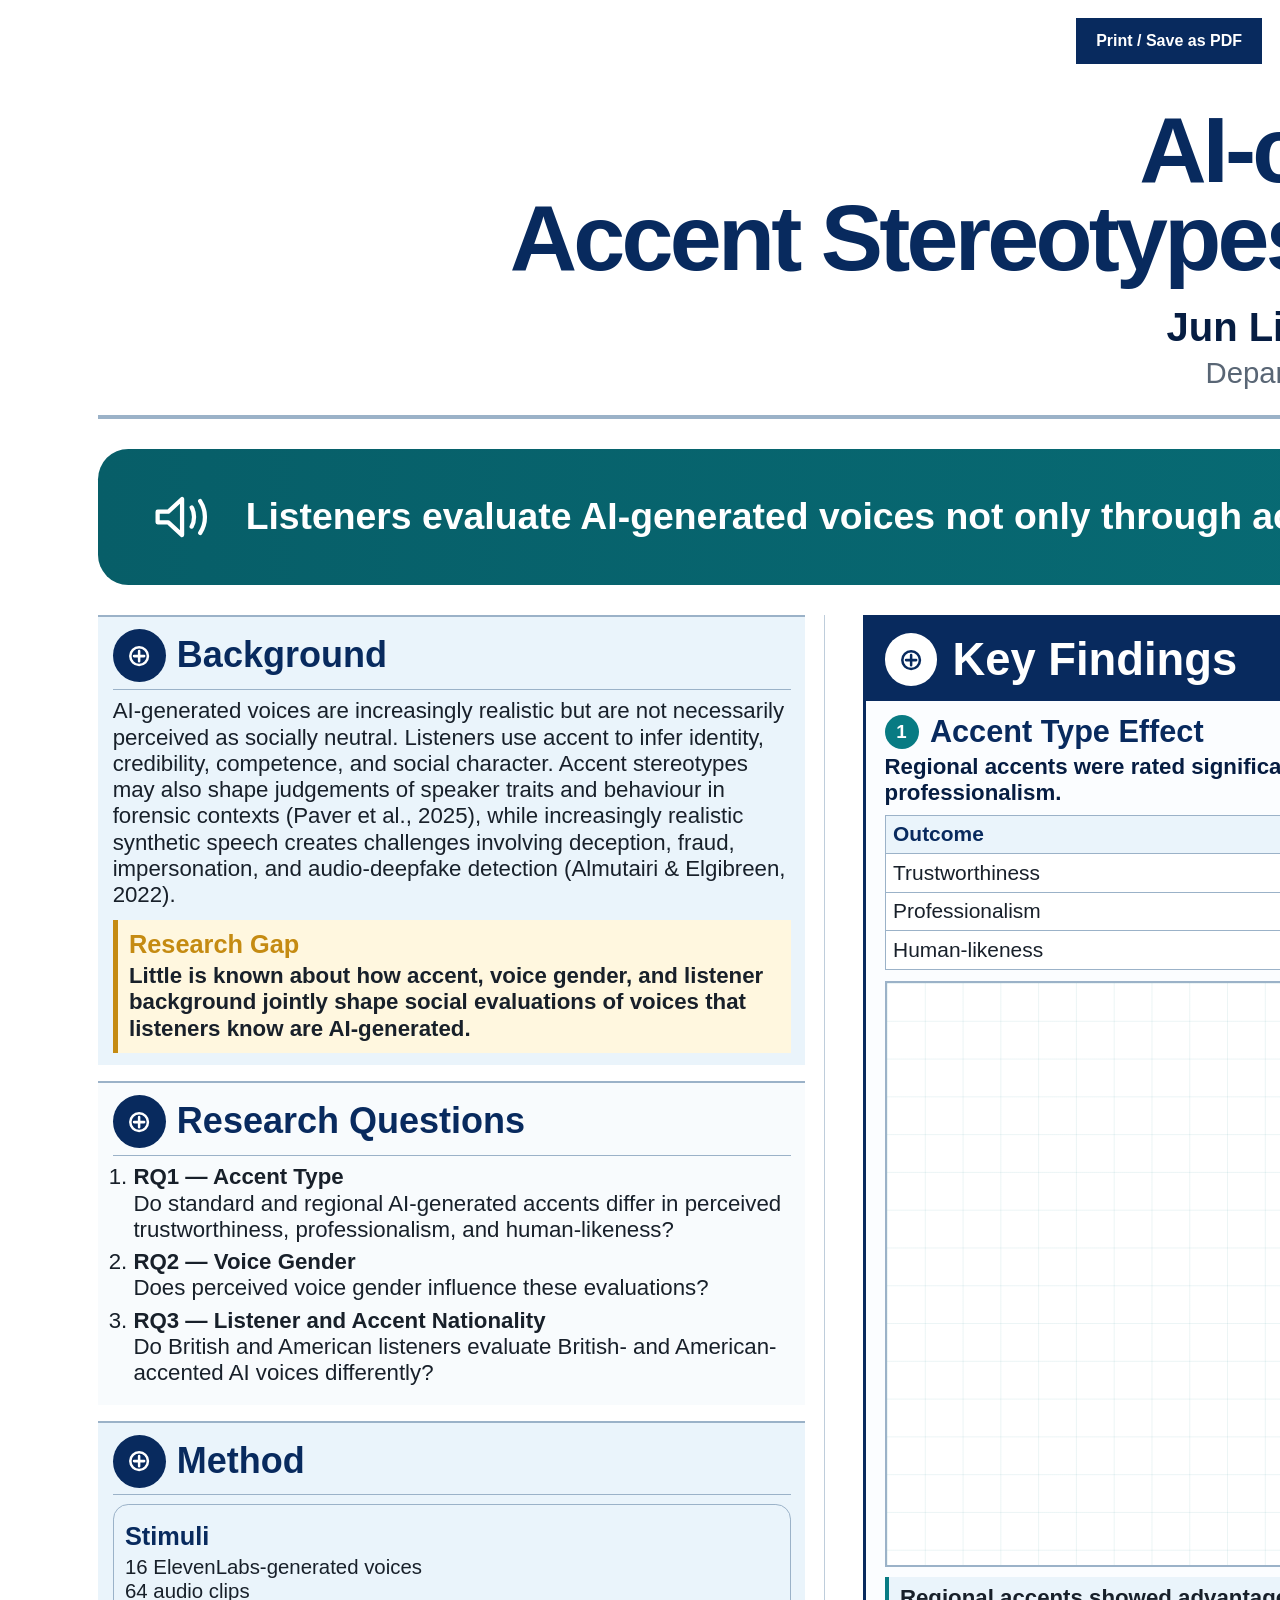
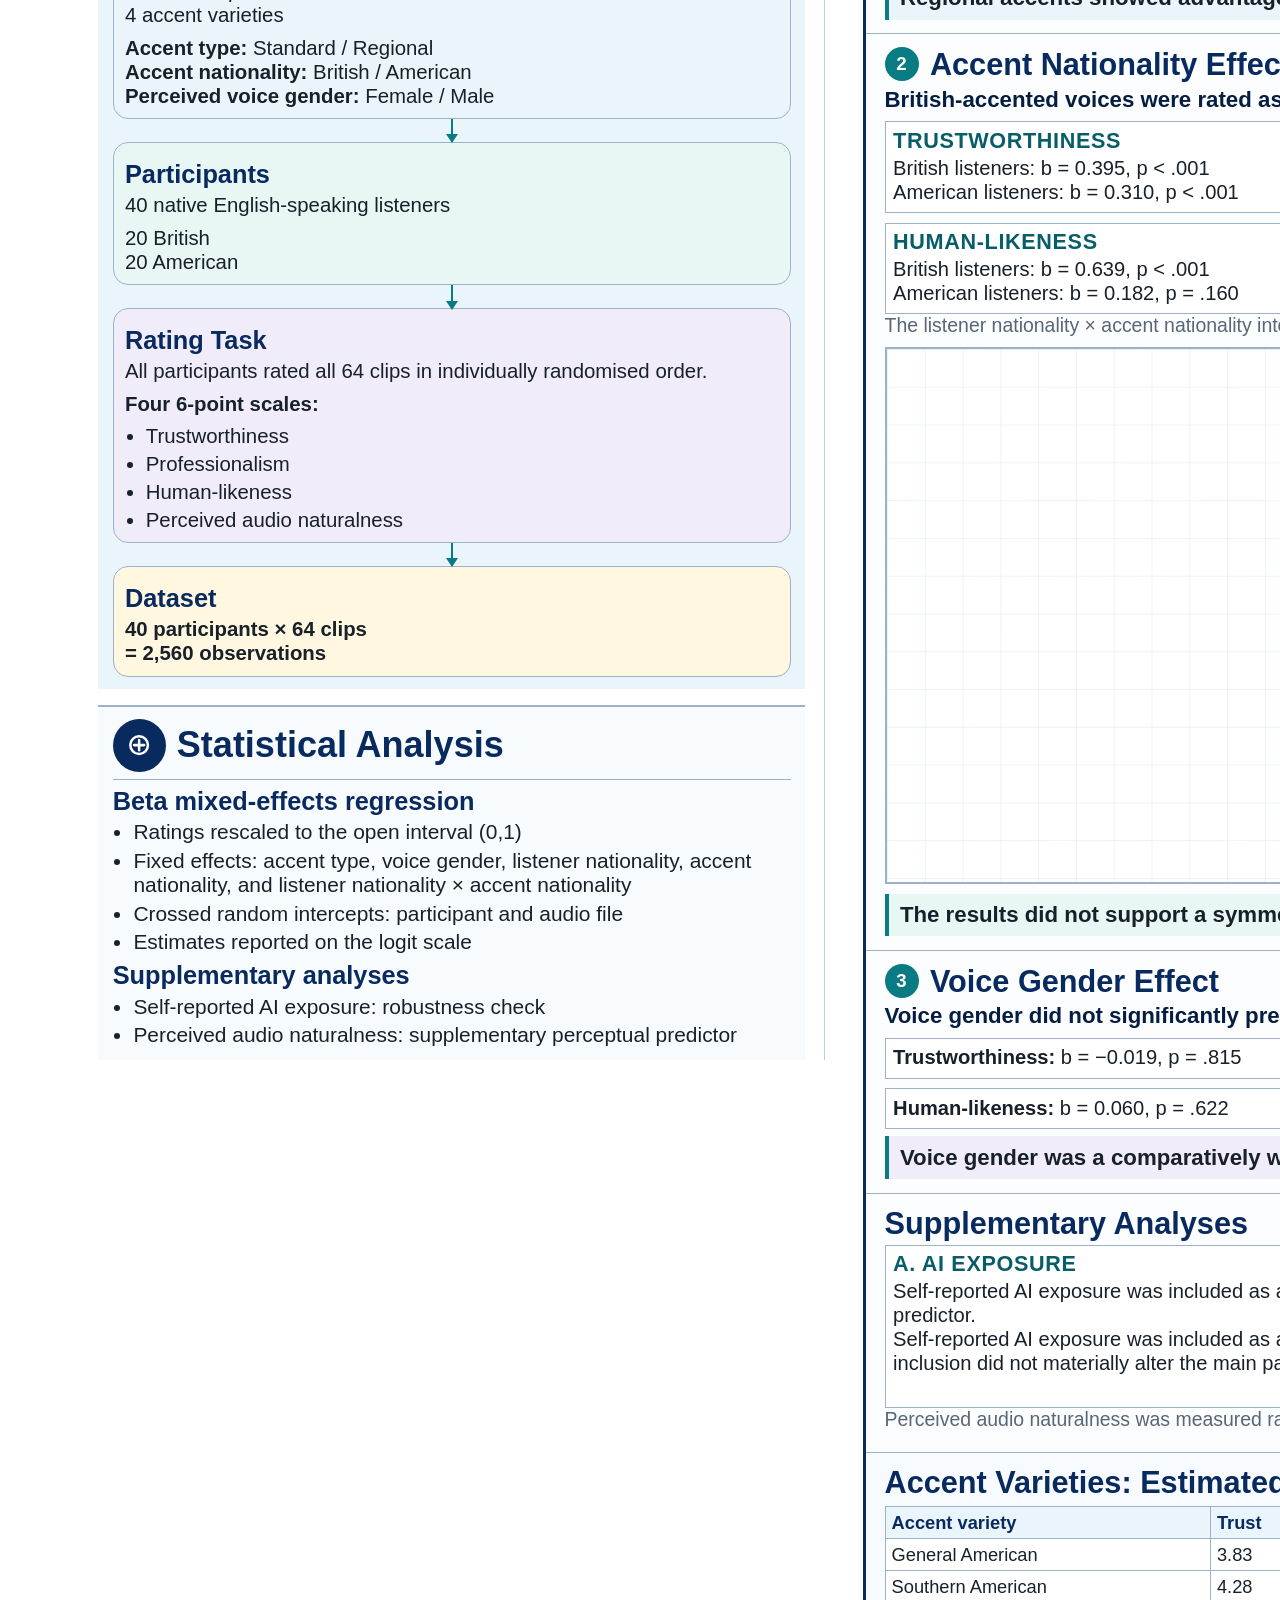
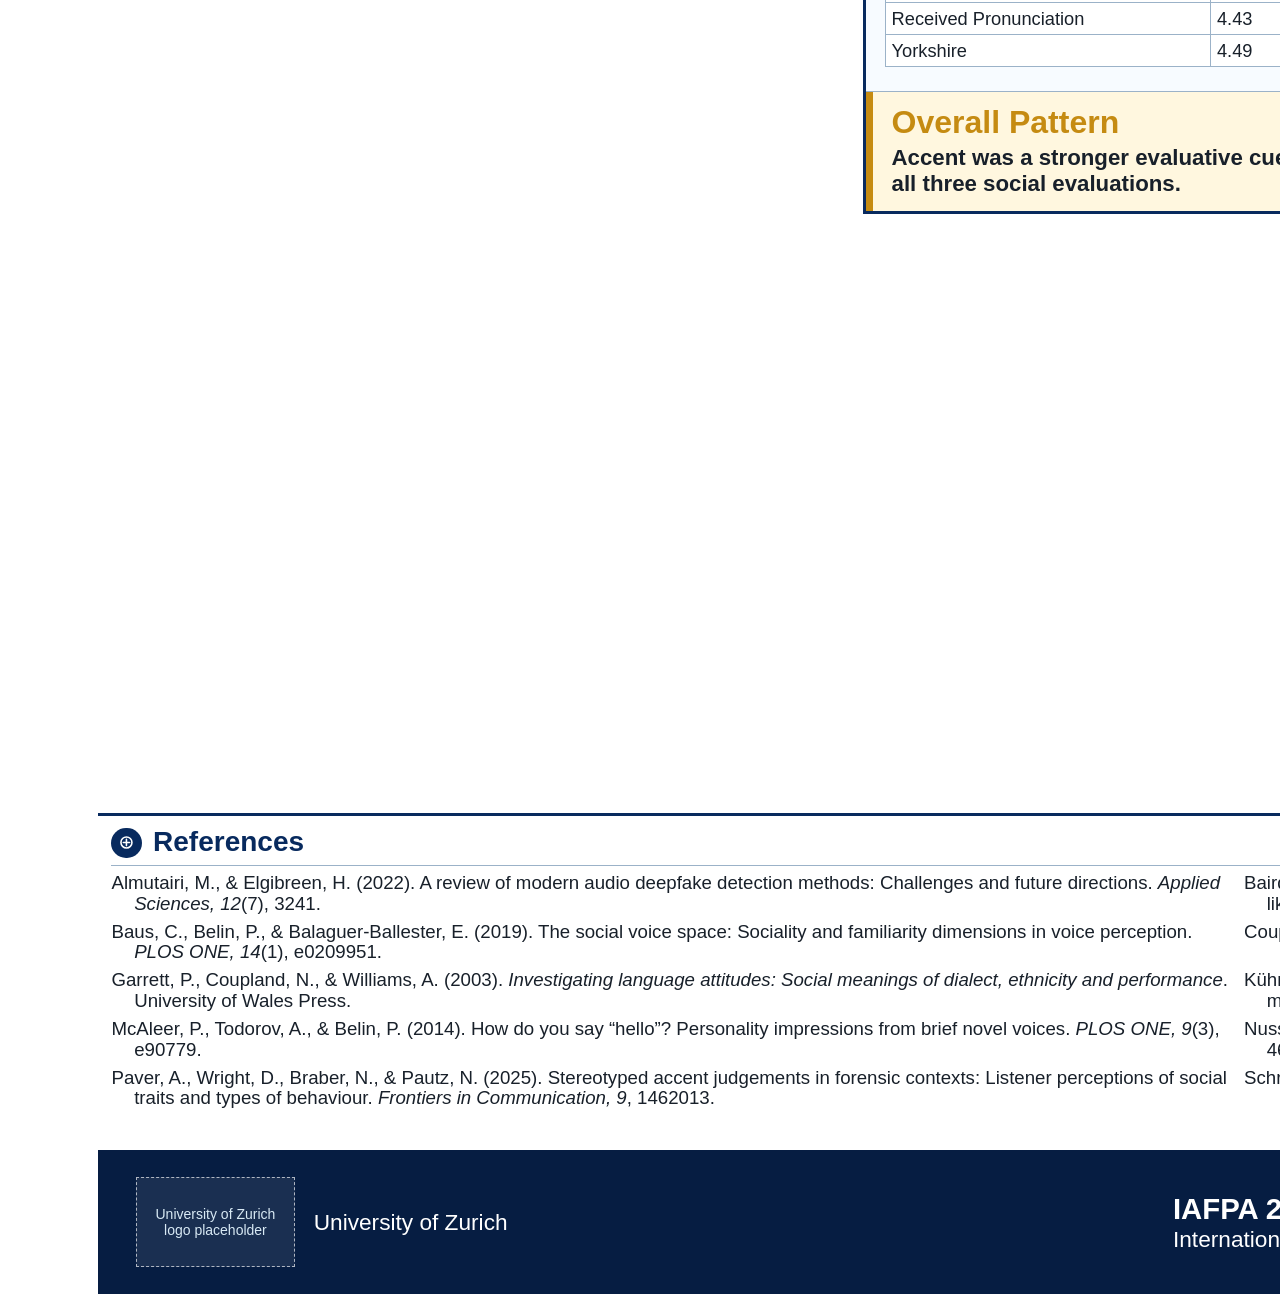
==== commit fd7d21e8: "Repair poster print foundation Co-authored-by: junliu-menghuanlisa <junliu-menghuanlisa@users.norepl" ====
--- a/index.html
+++ b/index.html
@@ -17,10 +17,12 @@
     </header>
 
     <section class="takeaway-banner" aria-label="Main takeaway">
-      <svg class="takeaway-icon" viewBox="0 0 64 64" role="img" aria-label="Sound wave icon">
-        <path d="M10 27h10l13-12v34L20 37H10z" fill="none" stroke="currentColor" stroke-width="4" stroke-linejoin="round"/>
-        <path d="M42 23c3 5 3 13 0 18M50 17c6 9 6 21 0 30" fill="none" stroke="currentColor" stroke-width="4" stroke-linecap="round"/>
-      </svg>
+      <span class="takeaway-icon" aria-hidden="true">
+        <svg viewBox="0 0 64 64" focusable="false">
+          <path d="M10 27h10l13-12v34L20 37H10z" fill="none" stroke="currentColor" stroke-width="4" stroke-linejoin="round"/>
+          <path d="M42 23c3 5 3 13 0 18M50 17c6 9 6 21 0 30" fill="none" stroke="currentColor" stroke-width="4" stroke-linecap="round"/>
+        </svg>
+      </span>
       <p>Listeners evaluate AI-generated voices not only through acoustic realism, but also through sociolinguistic meanings attached to accent.</p>
     </section>
 
@@ -28,7 +30,7 @@
       <div class="column column-left">
         <section class="section-block">
           <div class="section-heading">
-            <span class="section-marker">1</span>
+            <span class="section-icon" aria-hidden="true"><svg viewBox="0 0 24 24" focusable="false"><circle cx="12" cy="12" r="7" fill="none" stroke="currentColor" stroke-width="2"/><path d="M8 12h8M12 8v8" stroke="currentColor" stroke-width="2" stroke-linecap="round"/></svg></span>
             <h2>Background</h2>
           </div>
           <p>AI-generated voices are increasingly realistic but are not necessarily perceived as socially neutral. Listeners use accent to infer identity, credibility, competence, and social character. Accent stereotypes may also shape judgements of speaker traits and behaviour in forensic contexts (Paver et al., 2025), while increasingly realistic synthetic speech creates challenges involving deception, fraud, impersonation, and audio-deepfake detection (Almutairi &amp; Elgibreen, 2022).</p>
@@ -40,7 +42,7 @@
 
         <section class="section-block">
           <div class="section-heading">
-            <span class="section-marker">?</span>
+            <span class="section-icon" aria-hidden="true"><svg viewBox="0 0 24 24" focusable="false"><circle cx="12" cy="12" r="7" fill="none" stroke="currentColor" stroke-width="2"/><path d="M8 12h8M12 8v8" stroke="currentColor" stroke-width="2" stroke-linecap="round"/></svg></span>
             <h2>Research Questions</h2>
           </div>
           <ol class="rq-list">
@@ -52,7 +54,7 @@
 
         <section class="section-block">
           <div class="section-heading">
-            <span class="section-marker">2</span>
+            <span class="section-icon" aria-hidden="true"><svg viewBox="0 0 24 24" focusable="false"><circle cx="12" cy="12" r="7" fill="none" stroke="currentColor" stroke-width="2"/><path d="M8 12h8M12 8v8" stroke="currentColor" stroke-width="2" stroke-linecap="round"/></svg></span>
             <h2>Method</h2>
           </div>
           <div class="method-flow">
@@ -89,7 +91,7 @@
 
         <section class="section-block">
           <div class="section-heading">
-            <span class="section-marker">β</span>
+            <span class="section-icon" aria-hidden="true"><svg viewBox="0 0 24 24" focusable="false"><circle cx="12" cy="12" r="7" fill="none" stroke="currentColor" stroke-width="2"/><path d="M8 12h8M12 8v8" stroke="currentColor" stroke-width="2" stroke-linecap="round"/></svg></span>
             <h2>Statistical Analysis</h2>
           </div>
           <h3>Beta mixed-effects regression</h3>
@@ -110,7 +112,7 @@
       <div class="column column-centre">
         <section class="results-panel">
           <div class="results-header">
-            <span class="section-marker marker-light">3</span>
+            <span class="section-icon marker-light" aria-hidden="true"><svg viewBox="0 0 24 24" focusable="false"><circle cx="12" cy="12" r="7" fill="none" stroke="currentColor" stroke-width="2"/><path d="M8 12h8M12 8v8" stroke="currentColor" stroke-width="2" stroke-linecap="round"/></svg></span>
             <h2>Key Findings</h2>
           </div>
 
@@ -143,7 +145,7 @@
                 </tr>
               </tbody>
             </table>
-            <figure class="figure-placeholder figure-primary">
+            <figure class="result-figure figure-primary">
               <!-- Replace with verified thesis chart image if available. Do not insert illustrative bars or unverified uncertainty intervals. -->
               <div>
                 <strong>FIGURE 1</strong>
@@ -171,7 +173,7 @@
               </div>
             </div>
             <p class="interaction-note">The listener nationality × accent nationality interaction was significant only for human-likeness: b = −0.114, p &lt; .001.</p>
-            <figure class="figure-placeholder figure-secondary">
+            <figure class="result-figure figure-secondary">
               <!-- Replace with verified thesis chart image if available. Do not insert illustrative bars or unverified uncertainty intervals. -->
               <div>
                 <strong>FIGURE 2</strong>
@@ -198,7 +200,7 @@
               <div>
                 <h4>A. AI Exposure</h4>
                 <p>Self-reported AI exposure was included as a robustness-check predictor.</p>
-                <p class="editable-placeholder">[INSERT VERIFIED AI-EXPOSURE COEFFICIENTS AND P-VALUES FROM THE THESIS]</p>
+                <p>Self-reported AI exposure was included as a robustness check. Its inclusion did not materially alter the main pattern of findings.</p>
               </div>
               <div>
                 <h4>B. Perceived Audio Naturalness</h4>
@@ -239,7 +241,7 @@
       <div class="column column-right">
         <section class="section-block">
           <div class="section-heading">
-            <span class="section-marker">4</span>
+            <span class="section-icon" aria-hidden="true"><svg viewBox="0 0 24 24" focusable="false"><circle cx="12" cy="12" r="7" fill="none" stroke="currentColor" stroke-width="2"/><path d="M8 12h8M12 8v8" stroke="currentColor" stroke-width="2" stroke-linecap="round"/></svg></span>
             <h2>Discussion</h2>
           </div>
           <p>Synthetic voices were not evaluated as socially neutral. Accent continued to carry social meaning even when listeners knew that the voices were artificially generated.</p>
@@ -249,7 +251,7 @@
 
         <section class="section-block">
           <div class="section-heading">
-            <span class="section-marker">5</span>
+            <span class="section-icon" aria-hidden="true"><svg viewBox="0 0 24 24" focusable="false"><circle cx="12" cy="12" r="7" fill="none" stroke="currentColor" stroke-width="2"/><path d="M8 12h8M12 8v8" stroke="currentColor" stroke-width="2" stroke-linecap="round"/></svg></span>
             <h2>Implications</h2>
           </div>
           <ul class="compact-list">
@@ -263,7 +265,7 @@
 
         <section class="section-block">
           <div class="section-heading">
-            <span class="section-marker">6</span>
+            <span class="section-icon" aria-hidden="true"><svg viewBox="0 0 24 24" focusable="false"><circle cx="12" cy="12" r="7" fill="none" stroke="currentColor" stroke-width="2"/><path d="M8 12h8M12 8v8" stroke="currentColor" stroke-width="2" stroke-linecap="round"/></svg></span>
             <h2>Forensic Relevance</h2>
           </div>
           <p>Accent stereotypes can affect perceptions of speaker traits and behaviour in forensic contexts (Paver et al., 2025). Increasingly realistic synthetic voices also create challenges for detecting impersonation and audio deepfakes (Almutairi &amp; Elgibreen, 2022).</p>
@@ -273,7 +275,7 @@
 
         <section class="section-block secondary-section">
           <div class="section-heading">
-            <span class="section-marker">!</span>
+            <span class="section-icon" aria-hidden="true"><svg viewBox="0 0 24 24" focusable="false"><circle cx="12" cy="12" r="7" fill="none" stroke="currentColor" stroke-width="2"/><path d="M8 12h8M12 8v8" stroke="currentColor" stroke-width="2" stroke-linecap="round"/></svg></span>
             <h2>Limitations</h2>
           </div>
           <ul class="compact-list">
@@ -287,7 +289,7 @@
 
         <section class="conclusion-box">
           <div class="section-heading">
-            <span class="section-marker">✓</span>
+            <span class="section-icon" aria-hidden="true"><svg viewBox="0 0 24 24" focusable="false"><circle cx="12" cy="12" r="7" fill="none" stroke="currentColor" stroke-width="2"/><path d="M8 12h8M12 8v8" stroke="currentColor" stroke-width="2" stroke-linecap="round"/></svg></span>
             <h2>Conclusion</h2>
           </div>
           <p>AI-generated voices are evaluated through both acoustic and social perception. Accent remains a powerful cue in how listeners judge synthetic speech.</p>
@@ -296,7 +298,7 @@
 
         <section class="section-block compact-meta">
           <div class="section-heading">
-            <span class="section-marker">#</span>
+            <span class="section-icon" aria-hidden="true"><svg viewBox="0 0 24 24" focusable="false"><circle cx="12" cy="12" r="7" fill="none" stroke="currentColor" stroke-width="2"/><path d="M8 12h8M12 8v8" stroke="currentColor" stroke-width="2" stroke-linecap="round"/></svg></span>
             <h2>Keywords</h2>
           </div>
           <p>AI-generated speech; accent perception; sociolinguistics; synthetic voices; human-likeness; forensic phonetics</p>
@@ -307,7 +309,7 @@
     <section class="references-contact" aria-label="References and contact">
       <section class="references">
         <div class="section-heading compact-heading">
-          <span class="section-marker">R</span>
+          <span class="section-icon" aria-hidden="true"><svg viewBox="0 0 24 24" focusable="false"><circle cx="12" cy="12" r="7" fill="none" stroke="currentColor" stroke-width="2"/><path d="M8 12h8M12 8v8" stroke="currentColor" stroke-width="2" stroke-linecap="round"/></svg></span>
           <h2>References</h2>
         </div>
         <div class="references-list">
@@ -326,7 +328,7 @@
 
       <section class="contact-card">
         <div class="section-heading compact-heading">
-          <span class="section-marker">@</span>
+          <span class="section-icon" aria-hidden="true"><svg viewBox="0 0 24 24" focusable="false"><circle cx="12" cy="12" r="7" fill="none" stroke="currentColor" stroke-width="2"/><path d="M8 12h8M12 8v8" stroke="currentColor" stroke-width="2" stroke-linecap="round"/></svg></span>
           <h2>Contact / QR Code</h2>
         </div>
         <div class="contact-grid">
@@ -354,7 +356,8 @@
       <div class="footer-conference">
         <p><strong>IAFPA 2026</strong><br>International Association for Forensic Phonetics and Acoustics</p>
       </div>
-      <svg class="footer-waveform" viewBox="0 0 220 56" aria-label="Decorative waveform">
+      <svg class="footer-waveform" viewBox="0 0 220 56" aria-hidden="true" focusable="false">
+        <!-- Decorative waveform only; not study data. -->
         <path d="M4 28 C 18 8, 28 48, 42 28 S 66 8, 80 28 S 104 48, 118 28 S 142 8, 156 28 S 180 48, 194 28 S 210 18, 216 28" fill="none" stroke="currentColor" stroke-width="4" stroke-linecap="round"/>
       </svg>
     </footer>
--- a/styles.css
+++ b/styles.css
@@ -27,7 +27,9 @@
 body {
   margin: 0;
   padding: 0;
-  background: #d7dee8;
+  width: 841mm;
+  min-width: 841mm;
+  background: #dfe5eb;
   color: var(--text);
   font-family: Arial, Helvetica, "Liberation Sans", sans-serif;
 }
@@ -52,18 +54,21 @@
 }
 
 .poster {
+  position: relative;
   width: 841mm;
   height: 1189mm;
-  margin: 18px auto;
-  padding: 25mm;
+  min-width: 841mm;
+  min-height: 1189mm;
+  margin: 0 auto;
+  padding: 24mm 26mm 0;
   box-sizing: border-box;
   overflow: hidden;
-  background: var(--paper);
+  background: #ffffff;
   print-color-adjust: exact;
   -webkit-print-color-adjust: exact;
   display: grid;
-  grid-template-rows: 113mm 49mm 1fr 132mm 65mm;
-  gap: 6mm;
+  grid-template-rows: auto auto minmax(0, 1fr) auto auto;
+  gap: 8mm;
 }
 
 .poster-header {
@@ -119,16 +124,27 @@
   background: linear-gradient(90deg, var(--teal-dark), var(--teal));
   color: #fff;
   border-radius: 8mm;
+  display: flex;
+  gap: 6mm;
+  align-items: center;
+  padding: 7mm 11mm;
+}
+
+.takeaway-icon {
+  flex: 0 0 22mm;
+  width: 22mm;
+  height: 22mm;
   display: grid;
-  grid-template-columns: 28mm 1fr;
-  gap: 6mm;
-  align-items: center;
-  padding: 7mm 11mm;
-}
-
-.takeaway-icon {
-  width: 24mm;
-  height: 24mm;
+  place-items: center;
+  overflow: hidden;
+}
+
+.takeaway-icon svg {
+  display: block;
+  width: 18mm !important;
+  height: 18mm !important;
+  max-width: 18mm !important;
+  max-height: 18mm !important;
 }
 
 .takeaway-banner p {
@@ -139,14 +155,16 @@
 }
 
 .main-grid {
+  min-height: 0;
   display: grid;
-  grid-template-columns: 25fr 47fr 28fr;
+  grid-template-columns: minmax(0, 25fr) minmax(0, 47fr) minmax(0, 28fr);
   gap: 10mm;
-  min-height: 0;
+  align-items: start;
   overflow: hidden;
 }
 
 .column {
+  min-width: 0;
   min-height: 0;
   display: flex;
   flex-direction: column;
@@ -191,19 +209,22 @@
   border-bottom: 0.35mm solid var(--line);
 }
 
-.section-marker {
+.section-icon {
   flex: 0 0 auto;
-  width: 10mm;
-  height: 10mm;
+  width: 14mm;
+  height: 14mm;
   border-radius: 50%;
-  display: inline-flex;
-  align-items: center;
-  justify-content: center;
+  display: inline-grid;
+  place-items: center;
   background: var(--navy);
   color: #fff;
-  font-size: 15pt;
-  line-height: 1;
-  font-weight: 800;
+  overflow: hidden;
+}
+
+.section-icon svg {
+  width: 8mm;
+  height: 8mm;
+  display: block;
 }
 
 .marker-light {
@@ -431,9 +452,11 @@
   font-weight: 900;
 }
 
-.figure-placeholder {
+.result-figure {
+  width: 100%;
+  min-height: 100mm;
   margin: 2.6mm 0;
-  border: 0.65mm dashed var(--line);
+  border: 0.6mm solid var(--line);
   background:
     linear-gradient(90deg, rgba(8, 123, 131, 0.08) 1px, transparent 1px),
     linear-gradient(rgba(8, 123, 131, 0.08) 1px, transparent 1px),
@@ -444,6 +467,16 @@
   justify-content: center;
   text-align: center;
   color: var(--navy);
+  overflow: hidden;
+}
+
+.result-figure img,
+.result-figure svg {
+  display: block;
+  width: 100%;
+  height: 100%;
+  max-height: 120mm;
+  object-fit: contain;
 }
 
 .figure-primary {
@@ -454,13 +487,13 @@
   aspect-ratio: 16 / 6.6;
 }
 
-.figure-placeholder strong {
+.result-figure strong {
   display: block;
   font-size: 21pt;
   margin-bottom: 1mm;
 }
 
-.figure-placeholder span {
+.result-figure span {
   display: block;
   font-size: 15.5pt;
   line-height: 1.18;
@@ -603,10 +636,15 @@
   font-size: 21pt;
 }
 
-.compact-heading .section-marker {
+.compact-heading .section-icon {
   width: 8mm;
   height: 8mm;
-  font-size: 12pt;
+  flex-basis: 8mm;
+}
+
+.compact-heading .section-icon svg {
+  width: 5mm;
+  height: 5mm;
 }
 
 .references-list {
@@ -723,12 +761,13 @@
 @media print {
   html,
   body {
-    width: 841mm;
-    height: 1189mm;
-    margin: 0;
-    padding: 0;
-    overflow: hidden;
-    background: var(--paper);
+    width: 841mm !important;
+    height: 1189mm !important;
+    min-width: 841mm !important;
+    margin: 0 !important;
+    padding: 0 !important;
+    background: #ffffff !important;
+    overflow: hidden !important;
   }
 
   .screen-only,
@@ -737,14 +776,17 @@
   }
 
   .poster {
-    width: 841mm;
-    height: 1189mm;
-    margin: 0;
-    overflow: hidden;
+    width: 841mm !important;
+    height: 1189mm !important;
+    min-width: 841mm !important;
+    min-height: 1189mm !important;
+    margin: 0 !important;
+    overflow: hidden !important;
     box-shadow: none;
     print-color-adjust: exact;
     -webkit-print-color-adjust: exact;
-    page-break-inside: avoid;
+    break-after: avoid !important;
+    page-break-after: avoid !important;
     break-inside: avoid;
   }
 
@@ -754,11 +796,16 @@
   .section-block,
   .results-panel,
   .finding,
-  .figure-placeholder,
+  .result-figure,
   .references-contact,
   .references,
   .contact-card,
   .institutional-footer,
+  figure,
+  table,
+  .method-box,
+  .result-block,
+  .reference-item,
   table,
   tr,
   td,
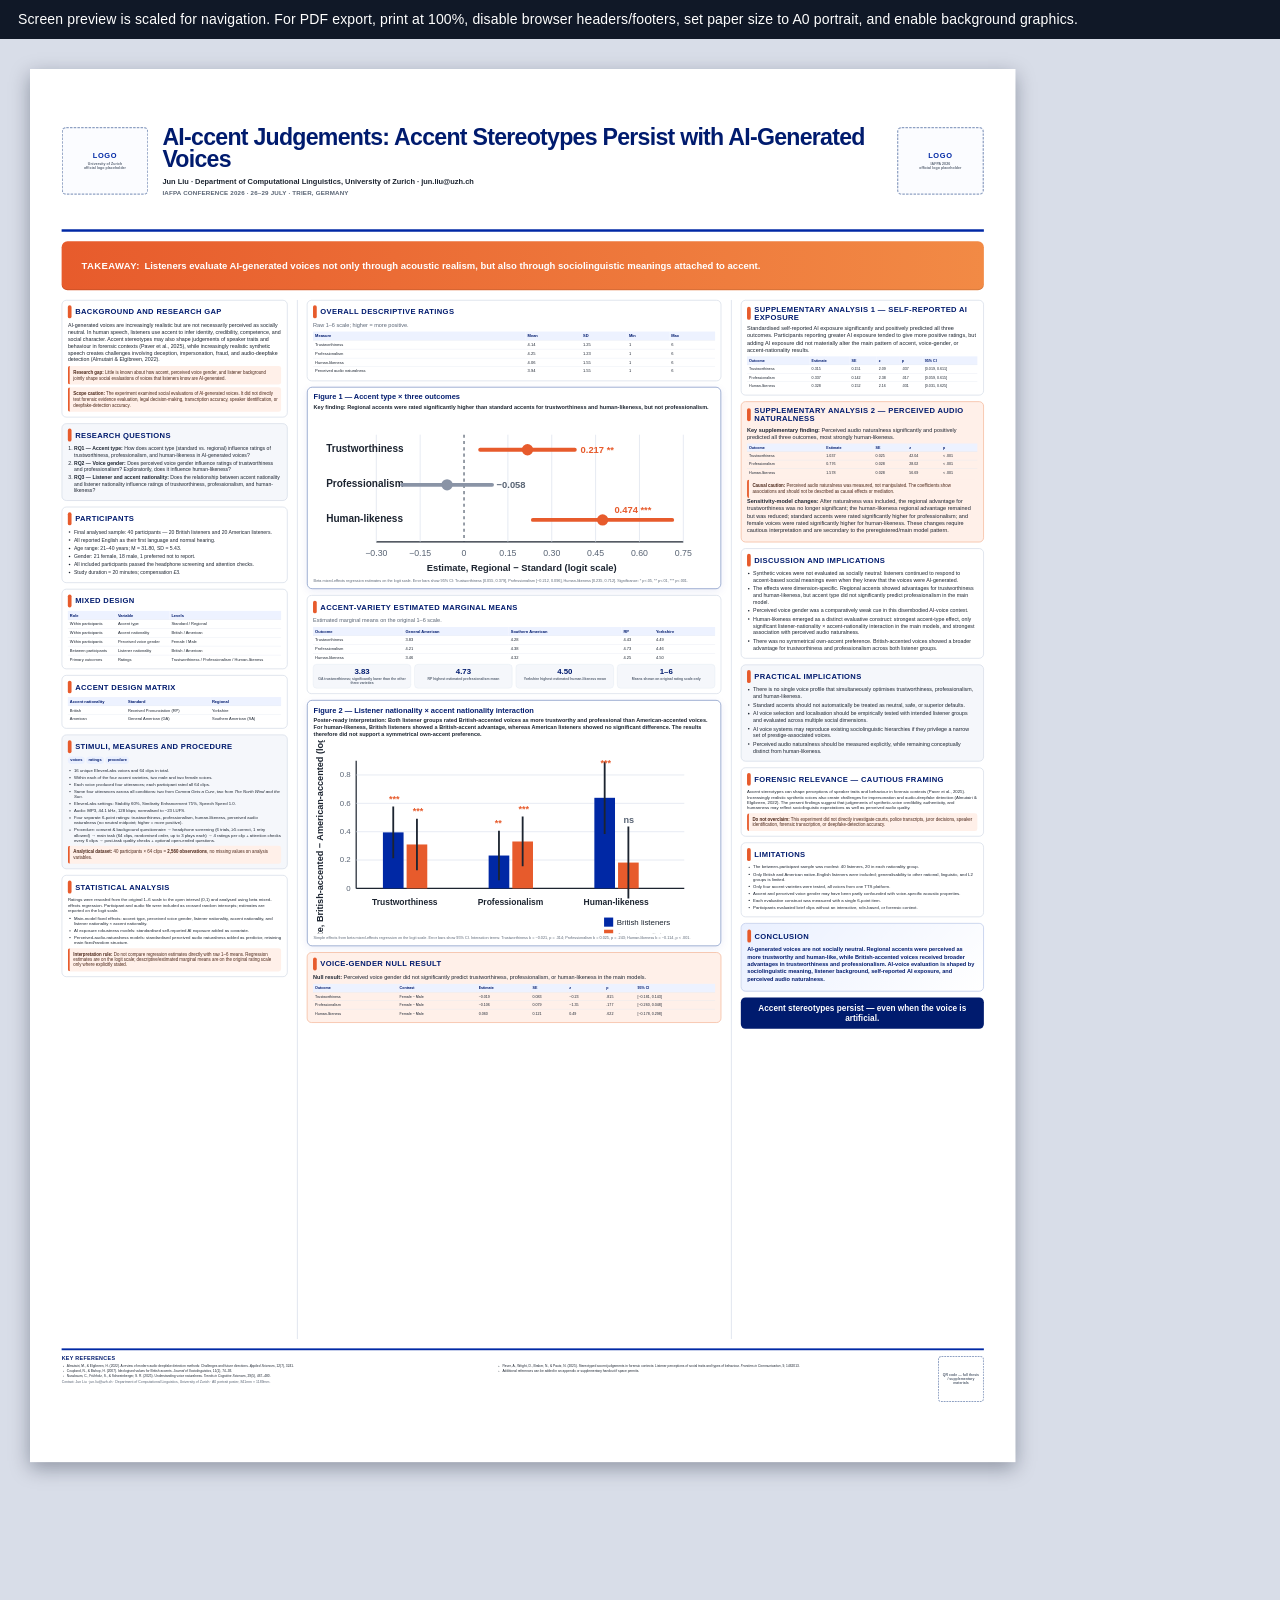
==== commit 460338c8: "Create IAFPA 2026 A0 poster Co-authored-by: junliu-menghuanlisa <junliu-menghuanlisa@users.noreply.g" ====
--- a/index.html
+++ b/index.html
@@ -1,366 +1,881 @@
-<!DOCTYPE html>
+<!doctype html>
 <html lang="en">
 <head>
-  <meta charset="UTF-8">
-  <meta name="viewport" content="width=device-width, initial-scale=1.0">
-  <title>AI-ccent Judgements — IAFPA 2026 Poster</title>
-  <link rel="stylesheet" href="./styles.css">
+  <meta charset="utf-8">
+  <meta name="viewport" content="width=device-width, initial-scale=1">
+  <title>IAFPA 2026 A0 Poster - AI-ccent Judgements</title>
+  <style>
+    @page {
+      size: 841mm 1189mm;
+      margin: 0;
+    }
+
+    :root {
+      --uzh-blue: #0028a5;
+      --uzh-blue-dark: #001b6e;
+      --uzh-blue-soft: #eaf0ff;
+      --ink: #1c2430;
+      --muted: #596474;
+      --line: #cfd6e4;
+      --paper: #ffffff;
+      --wash: #f5f7fb;
+      --accent: #e75b2c;
+      --accent-soft: #fff0e9;
+      --ok: #1b7f58;
+      --grey: #8a94a6;
+      --poster-w: 841mm;
+      --poster-h: 1189mm;
+      --safe: 27mm;
+    }
+
+    * {
+      box-sizing: border-box;
+    }
+
+    html,
+    body {
+      margin: 0;
+      min-height: 100%;
+      background: #d8dde8;
+      color: var(--ink);
+      font-family: Inter, "Source Han Sans", "Noto Sans CJK SC", "Helvetica Neue", Arial, sans-serif;
+    }
+
+    body {
+      overflow: auto;
+    }
+
+    .screen-note {
+      position: sticky;
+      top: 0;
+      z-index: 10;
+      padding: 10px 18px;
+      background: #101827;
+      color: #fff;
+      font-size: 14px;
+      line-height: 1.35;
+      letter-spacing: .01em;
+    }
+
+    .preview-shell {
+      width: 330mm;
+      min-height: 398mm;
+      padding: 30px;
+      transform-origin: top left;
+    }
+
+    .poster {
+      width: var(--poster-w);
+      height: var(--poster-h);
+      padding: var(--safe);
+      background: var(--paper);
+      box-shadow: 0 18px 60px rgba(7, 15, 35, .35);
+      transform: scale(.31);
+      transform-origin: top left;
+      display: grid;
+      grid-template-rows: 112mm 42mm 887mm 70mm;
+      gap: 8mm;
+      overflow: hidden;
+    }
+
+    header.poster-header {
+      display: grid;
+      grid-template-columns: 74mm 1fr 74mm;
+      gap: 12mm;
+      align-items: center;
+      border-bottom: 2.2mm solid var(--uzh-blue);
+      padding-bottom: 7mm;
+    }
+
+    .logo-box {
+      height: 58mm;
+      border: 1.2mm dashed #8ea0c2;
+      border-radius: 4mm;
+      display: flex;
+      flex-direction: column;
+      align-items: center;
+      justify-content: center;
+      color: var(--uzh-blue);
+      font-size: 18pt;
+      font-weight: 800;
+      letter-spacing: .08em;
+      text-align: center;
+      background: #fbfcff;
+    }
+
+    .logo-box small {
+      margin-top: 2mm;
+      color: var(--muted);
+      font-size: 8.5pt;
+      font-weight: 600;
+      letter-spacing: .02em;
+      line-height: 1.2;
+    }
+
+    .title-block {
+      min-width: 0;
+    }
+
+    h1 {
+      margin: 0 0 5mm;
+      color: var(--uzh-blue-dark);
+      font-size: 56pt;
+      line-height: .98;
+      letter-spacing: -1.8pt;
+      font-weight: 900;
+    }
+
+    .meta {
+      font-size: 18pt;
+      line-height: 1.25;
+      color: var(--ink);
+      font-weight: 650;
+    }
+
+    .conference {
+      margin-top: 3mm;
+      color: var(--muted);
+      font-size: 15pt;
+      font-weight: 700;
+      letter-spacing: .03em;
+      text-transform: uppercase;
+    }
+
+    .takeaway {
+      display: flex;
+      align-items: center;
+      padding: 0 17mm;
+      border-radius: 5mm;
+      background: linear-gradient(90deg, var(--accent), #f28a45);
+      color: #fff;
+      box-shadow: inset 0 -1mm 0 rgba(0, 0, 0, .12);
+      font-size: 23pt;
+      line-height: 1.2;
+      font-weight: 800;
+    }
+
+    .takeaway strong {
+      text-transform: uppercase;
+      letter-spacing: .04em;
+      margin-right: 4mm;
+    }
+
+    main.columns {
+      display: grid;
+      grid-template-columns: 25fr 47fr 28fr;
+      gap: 8mm;
+      min-height: 0;
+    }
+
+    .column {
+      min-width: 0;
+      min-height: 0;
+      display: flex;
+      flex-direction: column;
+      gap: 5mm;
+    }
+
+    .column + .column {
+      border-left: .65mm solid var(--line);
+      padding-left: 8mm;
+    }
+
+    section.card {
+      border: .6mm solid var(--line);
+      border-radius: 4mm;
+      background: #fff;
+      padding: 4.2mm 4.8mm;
+      break-inside: avoid;
+    }
+
+    section.card.tint {
+      background: var(--wash);
+    }
+
+    section.card.accent-card {
+      border-color: #f2ad8a;
+      background: var(--accent-soft);
+    }
+
+    .section-title {
+      display: flex;
+      align-items: center;
+      gap: 3mm;
+      margin: 0 0 3.1mm;
+      color: var(--uzh-blue-dark);
+      font-size: 18.4pt;
+      line-height: 1.05;
+      font-weight: 900;
+      text-transform: uppercase;
+      letter-spacing: .045em;
+    }
+
+    .section-title::before {
+      content: "";
+      flex: 0 0 3.2mm;
+      width: 3.2mm;
+      height: 11mm;
+      border-radius: 2mm;
+      background: var(--accent);
+    }
+
+    p {
+      margin: 0 0 2.2mm;
+      font-size: 12.8pt;
+      line-height: 1.31;
+    }
+
+    .center p,
+    .right p {
+      font-size: 13.4pt;
+    }
+
+    ul,
+    ol {
+      margin: 0;
+      padding-left: 5.2mm;
+    }
+
+    li {
+      margin: 0 0 1.45mm;
+      font-size: 12.35pt;
+      line-height: 1.26;
+    }
+
+    .right li {
+      font-size: 12.8pt;
+      line-height: 1.28;
+    }
+
+    .small li,
+    .small p {
+      font-size: 10.4pt;
+      line-height: 1.23;
+    }
+
+    .note-box {
+      margin-top: 2.3mm;
+      padding: 3mm;
+      border-left: 1.6mm solid var(--accent);
+      border-radius: 2mm;
+      background: var(--accent-soft);
+      color: #4a2517;
+    }
+
+    .note-box p {
+      font-size: 10.7pt;
+      margin: 0;
+    }
+
+    .callout {
+      padding: 3.4mm 4mm;
+      border-radius: 3.2mm;
+      background: var(--uzh-blue-soft);
+      border: .6mm solid #b9c8ec;
+      color: var(--uzh-blue-dark);
+      font-weight: 800;
+    }
+
+    .callout p {
+      margin: 0;
+      font-size: 13pt;
+      line-height: 1.25;
+    }
+
+    .final-takeaway {
+      padding: 5mm;
+      border-radius: 4mm;
+      background: var(--uzh-blue-dark);
+      color: #fff;
+      font-size: 20pt;
+      line-height: 1.18;
+      font-weight: 900;
+      text-align: center;
+    }
+
+    .conclusion {
+      padding: 5mm;
+      border-radius: 4mm;
+      background: linear-gradient(135deg, var(--uzh-blue-soft), #fff);
+      border: .75mm solid #aebee6;
+    }
+
+    .conclusion p {
+      color: var(--uzh-blue-dark);
+      font-size: 13.6pt;
+      line-height: 1.3;
+      font-weight: 800;
+    }
+
+    table {
+      width: 100%;
+      border-collapse: collapse;
+      font-size: 9.7pt;
+      line-height: 1.16;
+    }
+
+    th,
+    td {
+      padding: 1.65mm 1.7mm;
+      border-bottom: .35mm solid #dde3ef;
+      vertical-align: top;
+      text-align: left;
+    }
+
+    th {
+      color: var(--uzh-blue-dark);
+      background: #edf2ff;
+      font-weight: 850;
+    }
+
+    tr:last-child td {
+      border-bottom: none;
+    }
+
+    .compact-table {
+      font-size: 8.8pt;
+    }
+
+    .data-grid {
+      display: grid;
+      grid-template-columns: 1fr 1fr;
+      gap: 4mm;
+    }
+
+    .figure-card {
+      border: .7mm solid #bcc8dc;
+      border-radius: 4.5mm;
+      padding: 4.5mm 5mm;
+      background: #fff;
+      break-inside: avoid;
+    }
+
+    .figure-card.major {
+      border-width: .9mm;
+      border-color: #99abd0;
+      box-shadow: 0 2mm 7mm rgba(0, 40, 165, .08);
+    }
+
+    .figure-title {
+      margin: 0 0 2mm;
+      color: var(--uzh-blue-dark);
+      font-size: 18pt;
+      line-height: 1.08;
+      font-weight: 900;
+    }
+
+    .figure-key {
+      margin: 0 0 2.6mm;
+      color: var(--ink);
+      font-size: 12.4pt;
+      line-height: 1.25;
+      font-weight: 700;
+    }
+
+    .caption {
+      margin-top: 1.6mm;
+      color: var(--muted);
+      font-size: 9.2pt;
+      line-height: 1.25;
+    }
+
+    svg {
+      width: 100%;
+      height: auto;
+      display: block;
+    }
+
+    .sig {
+      color: var(--accent);
+      font-weight: 900;
+    }
+
+    .muted {
+      color: var(--muted);
+    }
+
+    .pill {
+      display: inline-block;
+      margin: 0 1.2mm 1.2mm 0;
+      padding: 1mm 2mm;
+      border-radius: 99px;
+      background: var(--uzh-blue-soft);
+      color: var(--uzh-blue-dark);
+      font-size: 9.5pt;
+      font-weight: 800;
+    }
+
+    .stat-strip {
+      display: grid;
+      grid-template-columns: repeat(4, 1fr);
+      gap: 3mm;
+      margin-top: 2mm;
+    }
+
+    .stat-box {
+      padding: 3mm;
+      border-radius: 3mm;
+      background: var(--wash);
+      border: .45mm solid #dce3ef;
+      text-align: center;
+    }
+
+    .stat-box b {
+      display: block;
+      color: var(--uzh-blue-dark);
+      font-size: 19pt;
+      line-height: 1;
+    }
+
+    .stat-box span {
+      display: block;
+      margin-top: 1mm;
+      color: var(--muted);
+      font-size: 8.3pt;
+      line-height: 1.1;
+      font-weight: 700;
+    }
+
+    footer.poster-footer {
+      display: grid;
+      grid-template-columns: 1fr 39mm;
+      gap: 8mm;
+      border-top: 1.8mm solid var(--uzh-blue);
+      padding-top: 5mm;
+      min-height: 0;
+    }
+
+    .references h2,
+    .contact h2 {
+      margin: 0 0 2mm;
+      color: var(--uzh-blue-dark);
+      font-size: 13pt;
+      line-height: 1;
+      font-weight: 900;
+      text-transform: uppercase;
+      letter-spacing: .06em;
+    }
+
+    .references ul {
+      columns: 2;
+      column-gap: 8mm;
+      padding-left: 4.4mm;
+    }
+
+    .references li,
+    .contact p {
+      font-size: 7.9pt;
+      line-height: 1.18;
+      margin-bottom: 1mm;
+    }
+
+    .qr-box {
+      width: 39mm;
+      height: 39mm;
+      border: .9mm dashed #8ea0c2;
+      border-radius: 3mm;
+      display: flex;
+      align-items: center;
+      justify-content: center;
+      text-align: center;
+      color: var(--muted);
+      font-size: 8.5pt;
+      line-height: 1.2;
+      font-weight: 800;
+      padding: 3mm;
+    }
+
+    .footer-meta {
+      margin-top: 2mm;
+      color: var(--muted);
+      font-size: 8.4pt;
+      line-height: 1.25;
+    }
+
+    @media print {
+      html,
+      body {
+        width: 841mm;
+        height: 1189mm;
+        background: #fff;
+        overflow: hidden;
+      }
+
+      .screen-note {
+        display: none;
+      }
+
+      .preview-shell {
+        width: 841mm;
+        height: 1189mm;
+        padding: 0;
+      }
+
+      .poster {
+        width: 841mm;
+        height: 1189mm;
+        transform: none;
+        box-shadow: none;
+      }
+
+      * {
+        print-color-adjust: exact;
+        -webkit-print-color-adjust: exact;
+      }
+    }
+  </style>
 </head>
 <body>
-  <button class="print-button screen-only" type="button" onclick="window.print()">Print / Save as PDF</button>
-
-  <main class="poster" aria-label="A0 academic conference poster">
-    <header class="poster-header">
-      <h1>AI-ccent Judgements:<br>Accent Stereotypes Persist with AI-Generated Voices</h1>
-      <p class="header-meta">Jun Liu <span>|</span> University of Zurich <span>|</span> IAFPA 2026</p>
-      <p class="header-submeta">Department of Computational Linguistics <span>|</span> <a href="mailto:jun.liu@uzh.ch">jun.liu@uzh.ch</a></p>
-    </header>
-
-    <section class="takeaway-banner" aria-label="Main takeaway">
-      <span class="takeaway-icon" aria-hidden="true">
-        <svg viewBox="0 0 64 64" focusable="false">
-          <path d="M10 27h10l13-12v34L20 37H10z" fill="none" stroke="currentColor" stroke-width="4" stroke-linejoin="round"/>
-          <path d="M42 23c3 5 3 13 0 18M50 17c6 9 6 21 0 30" fill="none" stroke="currentColor" stroke-width="4" stroke-linecap="round"/>
-        </svg>
-      </span>
-      <p>Listeners evaluate AI-generated voices not only through acoustic realism, but also through sociolinguistic meanings attached to accent.</p>
-    </section>
-
-    <section class="main-grid" aria-label="Poster main content">
-      <div class="column column-left">
-        <section class="section-block">
-          <div class="section-heading">
-            <span class="section-icon" aria-hidden="true"><svg viewBox="0 0 24 24" focusable="false"><circle cx="12" cy="12" r="7" fill="none" stroke="currentColor" stroke-width="2"/><path d="M8 12h8M12 8v8" stroke="currentColor" stroke-width="2" stroke-linecap="round"/></svg></span>
-            <h2>Background</h2>
-          </div>
-          <p>AI-generated voices are increasingly realistic but are not necessarily perceived as socially neutral. Listeners use accent to infer identity, credibility, competence, and social character. Accent stereotypes may also shape judgements of speaker traits and behaviour in forensic contexts (Paver et al., 2025), while increasingly realistic synthetic speech creates challenges involving deception, fraud, impersonation, and audio-deepfake detection (Almutairi &amp; Elgibreen, 2022).</p>
-          <div class="gap-box">
-            <h3>Research Gap</h3>
-            <p>Little is known about how accent, voice gender, and listener background jointly shape social evaluations of voices that listeners know are AI-generated.</p>
-          </div>
-        </section>
-
-        <section class="section-block">
-          <div class="section-heading">
-            <span class="section-icon" aria-hidden="true"><svg viewBox="0 0 24 24" focusable="false"><circle cx="12" cy="12" r="7" fill="none" stroke="currentColor" stroke-width="2"/><path d="M8 12h8M12 8v8" stroke="currentColor" stroke-width="2" stroke-linecap="round"/></svg></span>
-            <h2>Research Questions</h2>
-          </div>
-          <ol class="rq-list">
-            <li><strong>RQ1 — Accent Type</strong><br>Do standard and regional AI-generated accents differ in perceived trustworthiness, professionalism, and human-likeness?</li>
-            <li><strong>RQ2 — Voice Gender</strong><br>Does perceived voice gender influence these evaluations?</li>
-            <li><strong>RQ3 — Listener and Accent Nationality</strong><br>Do British and American listeners evaluate British- and American-accented AI voices differently?</li>
-          </ol>
-        </section>
-
-        <section class="section-block">
-          <div class="section-heading">
-            <span class="section-icon" aria-hidden="true"><svg viewBox="0 0 24 24" focusable="false"><circle cx="12" cy="12" r="7" fill="none" stroke="currentColor" stroke-width="2"/><path d="M8 12h8M12 8v8" stroke="currentColor" stroke-width="2" stroke-linecap="round"/></svg></span>
-            <h2>Method</h2>
-          </div>
-          <div class="method-flow">
-            <div class="flow-box flow-blue">
-              <h3>Stimuli</h3>
-              <p>16 ElevenLabs-generated voices<br>64 audio clips<br>4 accent varieties</p>
-              <p><strong>Accent type:</strong> Standard / Regional<br><strong>Accent nationality:</strong> British / American<br><strong>Perceived voice gender:</strong> Female / Male</p>
-            </div>
-            <div class="flow-arrow" aria-hidden="true"></div>
-            <div class="flow-box flow-teal">
-              <h3>Participants</h3>
-              <p>40 native English-speaking listeners</p>
-              <p>20 British<br>20 American</p>
-            </div>
-            <div class="flow-arrow" aria-hidden="true"></div>
-            <div class="flow-box flow-lavender">
-              <h3>Rating Task</h3>
-              <p>All participants rated all 64 clips in individually randomised order.</p>
-              <p><strong>Four 6-point scales:</strong></p>
-              <ul>
-                <li>Trustworthiness</li>
-                <li>Professionalism</li>
-                <li>Human-likeness</li>
-                <li>Perceived audio naturalness</li>
-              </ul>
-            </div>
-            <div class="flow-arrow" aria-hidden="true"></div>
-            <div class="flow-box flow-amber">
-              <h3>Dataset</h3>
-              <p class="dataset-number">40 participants × 64 clips<br>= 2,560 observations</p>
-            </div>
-          </div>
-        </section>
-
-        <section class="section-block">
-          <div class="section-heading">
-            <span class="section-icon" aria-hidden="true"><svg viewBox="0 0 24 24" focusable="false"><circle cx="12" cy="12" r="7" fill="none" stroke="currentColor" stroke-width="2"/><path d="M8 12h8M12 8v8" stroke="currentColor" stroke-width="2" stroke-linecap="round"/></svg></span>
-            <h2>Statistical Analysis</h2>
-          </div>
-          <h3>Beta mixed-effects regression</h3>
-          <ul class="compact-list">
-            <li>Ratings rescaled to the open interval (0,1)</li>
-            <li>Fixed effects: accent type, voice gender, listener nationality, accent nationality, and listener nationality × accent nationality</li>
-            <li>Crossed random intercepts: participant and audio file</li>
-            <li>Estimates reported on the logit scale</li>
-          </ul>
-          <h3>Supplementary analyses</h3>
-          <ul class="compact-list">
-            <li>Self-reported AI exposure: robustness check</li>
-            <li>Perceived audio naturalness: supplementary perceptual predictor</li>
-          </ul>
-        </section>
-      </div>
-
-      <div class="column column-centre">
-        <section class="results-panel">
-          <div class="results-header">
-            <span class="section-icon marker-light" aria-hidden="true"><svg viewBox="0 0 24 24" focusable="false"><circle cx="12" cy="12" r="7" fill="none" stroke="currentColor" stroke-width="2"/><path d="M8 12h8M12 8v8" stroke="currentColor" stroke-width="2" stroke-linecap="round"/></svg></span>
-            <h2>Key Findings</h2>
-          </div>
-
-          <section class="finding finding-large">
-            <h3><span>1</span> Accent Type Effect</h3>
-            <p class="finding-conclusion">Regional accents were rated significantly higher than standard accents for trustworthiness and human-likeness, but not professionalism.</p>
-            <table class="stat-table">
-              <thead>
-                <tr>
-                  <th>Outcome</th>
-                  <th>Estimate</th>
-                  <th>p</th>
-                </tr>
-              </thead>
+  <div class="screen-note">
+    Screen preview is scaled for navigation. For PDF export, print at 100%, disable browser headers/footers, set paper size to A0 portrait, and enable background graphics.
+  </div>
+  <div class="preview-shell">
+    <article class="poster" aria-label="IAFPA 2026 A0 academic poster">
+      <header class="poster-header">
+        <div class="logo-box">LOGO<small>University of Zurich<br>official logo placeholder</small></div>
+        <div class="title-block">
+          <h1>AI-ccent Judgements: Accent Stereotypes Persist with AI-Generated Voices</h1>
+          <div class="meta">Jun Liu · Department of Computational Linguistics, University of Zurich · jun.liu@uzh.ch</div>
+          <div class="conference">IAFPA Conference 2026 · 26–29 July · Trier, Germany</div>
+        </div>
+        <div class="logo-box">LOGO<small>IAFPA 2026<br>official logo placeholder</small></div>
+      </header>
+
+      <div class="takeaway"><strong>Takeaway:</strong> Listeners evaluate AI-generated voices not only through acoustic realism, but also through sociolinguistic meanings attached to accent.</div>
+
+      <main class="columns">
+        <div class="column left">
+          <section class="card">
+            <h2 class="section-title">Background and research gap</h2>
+            <p>AI-generated voices are increasingly realistic but are not necessarily perceived as socially neutral. In human speech, listeners use accent to infer identity, credibility, competence, and social character. Accent stereotypes may also shape judgements of speaker traits and behaviour in forensic contexts (Paver et al., 2025), while increasingly realistic synthetic speech creates challenges involving deception, impersonation, fraud, and audio-deepfake detection (Almutairi &amp; Elgibreen, 2022).</p>
+            <div class="note-box"><p><strong>Research gap:</strong> Little is known about how accent, perceived voice gender, and listener background jointly shape social evaluations of voices that listeners know are AI-generated.</p></div>
+            <div class="note-box"><p><strong>Scope caution:</strong> The experiment examined social evaluations of AI-generated voices. It did not directly test forensic evidence evaluation, legal decision-making, transcription accuracy, speaker identification, or deepfake-detection accuracy.</p></div>
+          </section>
+
+          <section class="card tint">
+            <h2 class="section-title">Research questions</h2>
+            <ol>
+              <li><strong>RQ1 — Accent type:</strong> How does accent type (standard vs. regional) influence ratings of trustworthiness, professionalism, and human-likeness in AI-generated voices?</li>
+              <li><strong>RQ2 — Voice gender:</strong> Does perceived voice gender influence ratings of trustworthiness and professionalism? Exploratorily, does it influence human-likeness?</li>
+              <li><strong>RQ3 — Listener and accent nationality:</strong> Does the relationship between accent nationality and listener nationality influence ratings of trustworthiness, professionalism, and human-likeness?</li>
+            </ol>
+          </section>
+
+          <section class="card">
+            <h2 class="section-title">Participants</h2>
+            <ul>
+              <li>Final analysed sample: 40 participants — 20 British listeners and 20 American listeners.</li>
+              <li>All reported English as their first language and normal hearing.</li>
+              <li>Age range: 21–40 years; M = 31.80, SD = 5.43.</li>
+              <li>Gender: 21 female, 18 male, 1 preferred not to report.</li>
+              <li>All included participants passed the headphone screening and attention checks.</li>
+              <li>Study duration ≈ 20 minutes; compensation £3.</li>
+            </ul>
+          </section>
+
+          <section class="card">
+            <h2 class="section-title">Mixed design</h2>
+            <table>
+              <thead><tr><th>Role</th><th>Variable</th><th>Levels</th></tr></thead>
               <tbody>
-                <tr>
-                  <td>Trustworthiness</td>
-                  <td>b = 0.217</td>
-                  <td>.009</td>
-                </tr>
-                <tr>
-                  <td>Professionalism</td>
-                  <td>b = −0.058</td>
-                  <td>.460</td>
-                </tr>
-                <tr>
-                  <td>Human-likeness</td>
-                  <td>b = 0.474</td>
-                  <td>&lt; .001</td>
-                </tr>
+                <tr><td>Within participants</td><td>Accent type</td><td>Standard / Regional</td></tr>
+                <tr><td>Within participants</td><td>Accent nationality</td><td>British / American</td></tr>
+                <tr><td>Within participants</td><td>Perceived voice gender</td><td>Female / Male</td></tr>
+                <tr><td>Between participants</td><td>Listener nationality</td><td>British / American</td></tr>
+                <tr><td>Primary outcomes</td><td>Ratings</td><td>Trustworthiness / Professionalism / Human-likeness</td></tr>
               </tbody>
             </table>
-            <figure class="result-figure figure-primary">
-              <!-- Replace with verified thesis chart image if available. Do not insert illustrative bars or unverified uncertainty intervals. -->
-              <div>
-                <strong>FIGURE 1</strong>
-                <span>Model-estimated ratings by accent type<br>Rating (1–6)</span>
-              </div>
-            </figure>
-            <p class="result-callout blue-callout">Regional accents showed advantages in trustworthiness and human-likeness.</p>
-          </section>
-
-          <section class="finding finding-large">
-            <h3><span>2</span> Accent Nationality Effect</h3>
-            <p class="finding-conclusion">British-accented voices were rated as more trustworthy and professional by both British and American listeners.</p>
-            <div class="simple-effects-grid">
-              <div>
-                <h4>Trustworthiness</h4>
-                <p>British listeners: b = 0.395, p &lt; .001<br>American listeners: b = 0.310, p &lt; .001</p>
-              </div>
-              <div>
-                <h4>Professionalism</h4>
-                <p>British listeners: b = 0.232, p = .009<br>American listeners: b = 0.331, p &lt; .001</p>
-              </div>
-              <div>
-                <h4>Human-likeness</h4>
-                <p>British listeners: b = 0.639, p &lt; .001<br>American listeners: b = 0.182, p = .160</p>
-              </div>
-            </div>
-            <p class="interaction-note">The listener nationality × accent nationality interaction was significant only for human-likeness: b = −0.114, p &lt; .001.</p>
-            <figure class="result-figure figure-secondary">
-              <!-- Replace with verified thesis chart image if available. Do not insert illustrative bars or unverified uncertainty intervals. -->
-              <div>
-                <strong>FIGURE 2</strong>
-                <span>Listener nationality × accent nationality<br>Rating (1–6)</span>
-              </div>
-            </figure>
-            <p class="result-callout teal-callout">The results did not support a symmetrical own-accent preference.</p>
-          </section>
-
-          <section class="finding compact-finding">
-            <h3><span>3</span> Voice Gender Effect</h3>
-            <p class="finding-conclusion">Voice gender did not significantly predict any of the three outcomes in the main models.</p>
-            <div class="mini-stat-grid">
-              <p><strong>Trustworthiness:</strong> b = −0.019, p = .815</p>
-              <p><strong>Professionalism:</strong> b = −0.106, p = .177</p>
-              <p><strong>Human-likeness:</strong> b = 0.060, p = .622</p>
-            </div>
-            <p class="result-callout lavender-callout">Voice gender was a comparatively weak evaluative cue in this disembodied AI-voice context.</p>
-          </section>
-
-          <section class="finding compact-finding">
-            <h3>Supplementary Analyses</h3>
-            <div class="supplement-grid">
-              <div>
-                <h4>A. AI Exposure</h4>
-                <p>Self-reported AI exposure was included as a robustness-check predictor.</p>
-                <p>Self-reported AI exposure was included as a robustness check. Its inclusion did not materially alter the main pattern of findings.</p>
-              </div>
-              <div>
-                <h4>B. Perceived Audio Naturalness</h4>
-                <p>Trustworthiness: b = 1.037, p &lt; .001<br>Professionalism: b = 0.776, p &lt; .001<br>Human-likeness: b = 1.578, p &lt; .001</p>
-                <p>Perceived audio naturalness positively predicted all three outcomes, most strongly human-likeness.</p>
-              </div>
-            </div>
-            <p class="caution">Perceived audio naturalness was measured rather than experimentally manipulated; these relationships are associative, not causal.</p>
-          </section>
-
-          <section class="finding compact-finding variety-strip">
-            <h3>Accent Varieties: Estimated Ratings on the Original 1–6 Scale</h3>
-            <table class="stat-table small-table">
-              <thead>
-                <tr>
-                  <th>Accent variety</th>
-                  <th>Trust</th>
-                  <th>Prof.</th>
-                  <th>Human-like</th>
-                </tr>
-              </thead>
+          </section>
+
+          <section class="card">
+            <h2 class="section-title">Accent design matrix</h2>
+            <table>
+              <thead><tr><th>Accent nationality</th><th>Standard</th><th>Regional</th></tr></thead>
               <tbody>
-                <tr><td>General American</td><td>3.83</td><td>4.21</td><td>3.46</td></tr>
-                <tr><td>Southern American</td><td>4.28</td><td>4.38</td><td>4.32</td></tr>
-                <tr><td>Received Pronunciation</td><td>4.43</td><td>4.73</td><td>4.25</td></tr>
-                <tr><td>Yorkshire</td><td>4.49</td><td>4.46</td><td>4.50</td></tr>
+                <tr><td>British</td><td>Received Pronunciation (RP)</td><td>Yorkshire</td></tr>
+                <tr><td>American</td><td>General American (GA)</td><td>Southern American (SA)</td></tr>
               </tbody>
             </table>
           </section>
 
-          <section class="overall-pattern">
-            <h3>Overall Pattern</h3>
-            <p>Accent was a stronger evaluative cue than voice gender, while perceived audio naturalness was strongly associated with all three social evaluations.</p>
-          </section>
-        </section>
-      </div>
-
-      <div class="column column-right">
-        <section class="section-block">
-          <div class="section-heading">
-            <span class="section-icon" aria-hidden="true"><svg viewBox="0 0 24 24" focusable="false"><circle cx="12" cy="12" r="7" fill="none" stroke="currentColor" stroke-width="2"/><path d="M8 12h8M12 8v8" stroke="currentColor" stroke-width="2" stroke-linecap="round"/></svg></span>
-            <h2>Discussion</h2>
+          <section class="card tint small">
+            <h2 class="section-title">Stimuli, measures and procedure</h2>
+            <p><span class="pill">voices</span><span class="pill">ratings</span><span class="pill">procedure</span></p>
+            <ul>
+              <li>16 unique ElevenLabs voices and 64 clips in total.</li>
+              <li>Within each of the four accent varieties, two male and two female voices.</li>
+              <li>Each voice produced four utterances; each participant rated all 64 clips.</li>
+              <li>Same four utterances across all conditions: two from <em>Comma Gets a Cure</em>, two from <em>The North Wind and the Sun</em>.</li>
+              <li>ElevenLabs settings: Stability 60%, Similarity Enhancement 75%, Speech Speed 1.0.</li>
+              <li>Audio: MP3, 44.1 kHz, 128 kbps; normalised to −23 LUFS.</li>
+              <li>Four separate 6-point ratings: trustworthiness, professionalism, human-likeness, perceived audio naturalness (no neutral midpoint; higher = more positive).</li>
+              <li>Procedure: consent &amp; background questionnaire → headphone screening (6 trials, ≥5 correct, 1 retry allowed) → main task (64 clips, randomised order, up to 3 plays each) → 4 ratings per clip + attention checks every 6 clips → post-task quality checks + optional open-ended questions.</li>
+            </ul>
+            <div class="note-box"><p><strong>Analytical dataset:</strong> 40 participants × 64 clips = <strong>2,560 observations</strong>, no missing values on analysis variables.</p></div>
+          </section>
+
+          <section class="card small">
+            <h2 class="section-title">Statistical analysis</h2>
+            <p>Ratings were rescaled from the original 1–6 scale to the open interval (0,1) and analysed using beta mixed-effects regression. Participant and audio file were included as crossed random intercepts; estimates are reported on the logit scale.</p>
+            <ul>
+              <li>Main-model fixed effects: accent type, perceived voice gender, listener nationality, accent nationality, and listener nationality × accent nationality.</li>
+              <li>AI exposure robustness models: standardised self-reported AI exposure added as covariate.</li>
+              <li>Perceived-audio-naturalness models: standardised perceived audio naturalness added as predictor, retaining main fixed/random structure.</li>
+            </ul>
+            <div class="note-box"><p><strong>Interpretation rule:</strong> Do not compare regression estimates directly with raw 1–6 means. Regression estimates are on the logit scale; descriptive/estimated marginal means are on the original rating scale only where explicitly stated.</p></div>
+          </section>
+        </div>
+
+        <div class="column center">
+          <section class="card">
+            <h2 class="section-title">Overall descriptive ratings</h2>
+            <p class="muted">Raw 1–6 scale; higher = more positive.</p>
+            <table>
+              <thead><tr><th>Measure</th><th>Mean</th><th>SD</th><th>Min</th><th>Max</th></tr></thead>
+              <tbody>
+                <tr><td>Trustworthiness</td><td>4.14</td><td>1.25</td><td>1</td><td>6</td></tr>
+                <tr><td>Professionalism</td><td>4.25</td><td>1.23</td><td>1</td><td>6</td></tr>
+                <tr><td>Human-likeness</td><td>4.06</td><td>1.55</td><td>1</td><td>6</td></tr>
+                <tr><td>Perceived audio naturalness</td><td>3.94</td><td>1.55</td><td>1</td><td>6</td></tr>
+              </tbody>
+            </table>
+          </section>
+
+          <section class="figure-card major">
+            <h2 class="figure-title">Figure 1 — Accent type × three outcomes</h2>
+            <p class="figure-key">Key finding: Regional accents were rated significantly higher than standard accents for trustworthiness and human-likeness, but not professionalism.</p>
+            <svg viewBox="0 0 640 260" role="img" aria-label="Forest plot of regional minus standard accent effects">
+              <rect x="0" y="0" width="640" height="260" fill="#fff"></rect>
+              <line x1="240" y1="34" x2="240" y2="205" stroke="#596474" stroke-width="2" stroke-dasharray="5 5"></line>
+              <line x1="100" y1="205" x2="590" y2="205" stroke="#1c2430" stroke-width="2"></line>
+              <g font-family="Inter, Arial, sans-serif" font-size="14" fill="#596474" text-anchor="middle">
+                <text x="100" y="228">−0.30</text>
+                <text x="170" y="228">−0.15</text>
+                <text x="240" y="228">0</text>
+                <text x="310" y="228">0.15</text>
+                <text x="380" y="228">0.30</text>
+                <text x="450" y="228">0.45</text>
+                <text x="520" y="228">0.60</text>
+                <text x="590" y="228">0.75</text>
+              </g>
+              <g stroke="#d7deeb" stroke-width="1">
+                <line x1="100" y1="34" x2="100" y2="205"></line>
+                <line x1="170" y1="34" x2="170" y2="205"></line>
+                <line x1="310" y1="34" x2="310" y2="205"></line>
+                <line x1="380" y1="34" x2="380" y2="205"></line>
+                <line x1="450" y1="34" x2="450" y2="205"></line>
+                <line x1="520" y1="34" x2="520" y2="205"></line>
+                <line x1="590" y1="34" x2="590" y2="205"></line>
+              </g>
+              <g font-family="Inter, Arial, sans-serif" font-size="16" font-weight="800" fill="#1c2430">
+                <text x="20" y="62">Trustworthiness</text>
+                <text x="20" y="118">Professionalism</text>
+                <text x="20" y="174">Human-likeness</text>
+              </g>
+              <g stroke-linecap="round">
+                <line x1="265.7" y1="58" x2="416.9" y2="58" stroke="#e75b2c" stroke-width="6"></line>
+                <circle cx="341.3" cy="58" r="9" fill="#e75b2c"></circle>
+                <line x1="141.1" y1="114" x2="284.8" y2="114" stroke="#8a94a6" stroke-width="6"></line>
+                <circle cx="212.9" cy="114" r="9" fill="#8a94a6"></circle>
+                <line x1="349.8" y1="170" x2="572.3" y2="170" stroke="#e75b2c" stroke-width="6"></line>
+                <circle cx="461.2" cy="170" r="9" fill="#e75b2c"></circle>
+              </g>
+              <g font-family="Inter, Arial, sans-serif" font-size="15" font-weight="800">
+                <text x="426" y="63" fill="#e75b2c">0.217 **</text>
+                <text x="292" y="119" fill="#596474">−0.058</text>
+                <text x="480" y="159" fill="#e75b2c">0.474 ***</text>
+              </g>
+              <text x="332" y="252" text-anchor="middle" font-family="Inter, Arial, sans-serif" font-size="15" font-weight="800" fill="#1c2430">Estimate, Regional − Standard (logit scale)</text>
+            </svg>
+            <div class="caption">Beta mixed-effects regression estimates on the logit scale. Error bars show 95% CI: Trustworthiness [0.055, 0.379], Professionalism [−0.212, 0.096], Human-likeness [0.235, 0.712]. Significance: * p&lt;.05, ** p&lt;.01, *** p&lt;.001.</div>
+          </section>
+
+          <section class="card">
+            <h2 class="section-title">Accent-variety estimated marginal means</h2>
+            <p class="muted">Estimated marginal means on the original 1–6 scale.</p>
+            <table>
+              <thead><tr><th>Outcome</th><th>General American</th><th>Southern American</th><th>RP</th><th>Yorkshire</th></tr></thead>
+              <tbody>
+                <tr><td>Trustworthiness</td><td>3.83</td><td>4.28</td><td>4.43</td><td>4.49</td></tr>
+                <tr><td>Professionalism</td><td>4.21</td><td>4.38</td><td>4.73</td><td>4.46</td></tr>
+                <tr><td>Human-likeness</td><td>3.46</td><td>4.32</td><td>4.25</td><td>4.50</td></tr>
+              </tbody>
+            </table>
+            <div class="stat-strip">
+              <div class="stat-box"><b>3.83</b><span>GA trustworthiness; significantly lower than the other three varieties</span></div>
+              <div class="stat-box"><b>4.73</b><span>RP highest estimated professionalism mean</span></div>
+              <div class="stat-box"><b>4.50</b><span>Yorkshire highest estimated human-likeness mean</span></div>
+              <div class="stat-box"><b>1–6</b><span>Means shown on original rating scale only</span></div>
+            </div>
+          </section>
+
+          <section class="figure-card major">
+            <h2 class="figure-title">Figure 2 — Listener nationality × accent nationality interaction</h2>
+            <p class="figure-key">Poster-ready interpretation: Both listener groups rated British-accented voices as more trustworthy and professional than American-accented voices. For human-likeness, British listeners showed a British-accent advantage, whereas American listeners showed no significant difference. The results therefore did not support a symmetrical own-accent preference.</p>
+            <svg viewBox="0 0 660 318" role="img" aria-label="Grouped bar chart of British-accented minus American-accented voices by listener group">
+              <rect x="0" y="0" width="660" height="318" fill="#fff"></rect>
+              <g transform="translate(70,24)">
+                <line x1="0" y1="220" x2="540" y2="220" stroke="#1c2430" stroke-width="2"></line>
+                <line x1="0" y1="220" x2="0" y2="10" stroke="#1c2430" stroke-width="2"></line>
+                <g stroke="#d7deeb" stroke-width="1">
+                  <line x1="0" y1="173.3" x2="540" y2="173.3"></line>
+                  <line x1="0" y1="126.7" x2="540" y2="126.7"></line>
+                  <line x1="0" y1="80" x2="540" y2="80"></line>
+                  <line x1="0" y1="33.3" x2="540" y2="33.3"></line>
+                </g>
+                <g font-family="Inter, Arial, sans-serif" font-size="13" fill="#596474" text-anchor="end">
+                  <text x="-9" y="224">0</text>
+                  <text x="-9" y="177.3">0.2</text>
+                  <text x="-9" y="130.7">0.4</text>
+                  <text x="-9" y="84">0.6</text>
+                  <text x="-9" y="37.3">0.8</text>
+                </g>
+                <g>
+                  <rect x="44" y="127.8" width="34" height="92.2" fill="#0028a5"></rect>
+                  <rect x="83" y="147.7" width="34" height="72.3" fill="#e75b2c"></rect>
+                  <line x1="61" y1="85.4" x2="61" y2="170.3" stroke="#1c2430" stroke-width="3"></line>
+                  <line x1="100" y1="105.2" x2="100" y2="190.1" stroke="#1c2430" stroke-width="3"></line>
+                  <text x="54" y="78" font-family="Inter, Arial, sans-serif" font-size="15" font-weight="900" fill="#e75b2c">***</text>
+                  <text x="93" y="98" font-family="Inter, Arial, sans-serif" font-size="15" font-weight="900" fill="#e75b2c">***</text>
+                  <rect x="218" y="165.9" width="34" height="54.1" fill="#0028a5"></rect>
+                  <rect x="257" y="142.8" width="34" height="77.2" fill="#e75b2c"></rect>
+                  <line x1="235" y1="125" x2="235" y2="206.7" stroke="#1c2430" stroke-width="3"></line>
+                  <line x1="274" y1="101.7" x2="274" y2="183.6" stroke="#1c2430" stroke-width="3"></line>
+                  <text x="228" y="118" font-family="Inter, Arial, sans-serif" font-size="15" font-weight="900" fill="#e75b2c">**</text>
+                  <text x="267" y="94" font-family="Inter, Arial, sans-serif" font-size="15" font-weight="900" fill="#e75b2c">***</text>
+                  <rect x="392" y="70.9" width="34" height="149.1" fill="#0028a5"></rect>
+                  <rect x="431" y="177.5" width="34" height="42.5" fill="#e75b2c"></rect>
+                  <line x1="409" y1="11.4" x2="409" y2="130.4" stroke="#1c2430" stroke-width="3"></line>
+                  <line x1="448" y1="118" x2="448" y2="236.8" stroke="#1c2430" stroke-width="3"></line>
+                  <text x="402" y="18" font-family="Inter, Arial, sans-serif" font-size="15" font-weight="900" fill="#e75b2c">***</text>
+                  <text x="440" y="112" font-family="Inter, Arial, sans-serif" font-size="15" font-weight="900" fill="#596474">ns</text>
+                </g>
+                <g font-family="Inter, Arial, sans-serif" font-size="14" font-weight="800" fill="#1c2430" text-anchor="middle">
+                  <text x="80" y="248">Trustworthiness</text>
+                  <text x="254" y="248">Professionalism</text>
+                  <text x="428" y="248">Human-likeness</text>
+                </g>
+                <g font-family="Inter, Arial, sans-serif" font-size="13" fill="#1c2430">
+                  <rect x="408" y="268" width="15" height="15" fill="#0028a5"></rect>
+                  <text x="429" y="281">British listeners</text>
+                  <rect x="408" y="288" width="15" height="15" fill="#e75b2c"></rect>
+                  <text x="429" y="301">American listeners</text>
+                </g>
+              </g>
+              <text x="16" y="155" transform="rotate(-90 16 155)" font-family="Inter, Arial, sans-serif" font-size="15" font-weight="800" fill="#1c2430" text-anchor="middle">Estimate, British-accented − American-accented (logit scale)</text>
+            </svg>
+            <div class="caption">Simple effects from beta mixed-effects regression on the logit scale. Error bars show 95% CI. Interaction terms: Trustworthiness b = −0.021, p = .314; Professionalism b = 0.025, p = .243; Human-likeness b = −0.114, p &lt; .001.</div>
+          </section>
+
+          <section class="card accent-card">
+            <h2 class="section-title">Voice-gender null result</h2>
+            <p><strong>Null result:</strong> Perceived voice gender did not significantly predict trustworthiness, professionalism, or human-likeness in the main models.</p>
+            <table class="compact-table">
+              <thead><tr><th>Outcome</th><th>Contrast</th><th>Estimate</th><th>SE</th><th>z</th><th>p</th><th>95% CI</th></tr></thead>
+              <tbody>
+                <tr><td>Trustworthiness</td><td>Female − Male</td><td>−0.019</td><td>0.083</td><td>−0.23</td><td>.815</td><td>[−0.181, 0.143]</td></tr>
+                <tr><td>Professionalism</td><td>Female − Male</td><td>−0.106</td><td>0.079</td><td>−1.35</td><td>.177</td><td>[−0.260, 0.048]</td></tr>
+                <tr><td>Human-likeness</td><td>Female − Male</td><td>0.060</td><td>0.121</td><td>0.49</td><td>.622</td><td>[−0.178, 0.298]</td></tr>
+              </tbody>
+            </table>
+          </section>
+        </div>
+
+        <div class="column right">
+          <section class="card">
+            <h2 class="section-title">Supplementary analysis 1 — Self-reported AI exposure</h2>
+            <p>Standardised self-reported AI exposure significantly and positively predicted all three outcomes. Participants reporting greater AI exposure tended to give more positive ratings, but adding AI exposure did not materially alter the main pattern of accent, voice-gender, or accent-nationality results.</p>
+            <table class="compact-table">
+              <thead><tr><th>Outcome</th><th>Estimate</th><th>SE</th><th>z</th><th>p</th><th>95% CI</th></tr></thead>
+              <tbody>
+                <tr><td>Trustworthiness</td><td>0.315</td><td>0.151</td><td>2.09</td><td>.037</td><td>[0.019, 0.611]</td></tr>
+                <tr><td>Professionalism</td><td>0.337</td><td>0.142</td><td>2.38</td><td>.017</td><td>[0.059, 0.615]</td></tr>
+                <tr><td>Human-likeness</td><td>0.328</td><td>0.152</td><td>2.16</td><td>.031</td><td>[0.031, 0.625]</td></tr>
+              </tbody>
+            </table>
+          </section>
+
+          <section class="card accent-card">
+            <h2 class="section-title">Supplementary analysis 2 — Perceived audio naturalness</h2>
+            <p><strong>Key supplementary finding:</strong> Perceived audio naturalness significantly and positively predicted all three outcomes, most strongly human-likeness.</p>
+            <table class="compact-table">
+              <thead><tr><th>Outcome</th><th>Estimate</th><th>SE</th><th>z</th><th>p</th></tr></thead>
+              <tbody>
+                <tr><td>Trustworthiness</td><td>1.037</td><td>0.025</td><td>42.04</td><td>&lt; .001</td></tr>
+                <tr><td>Professionalism</td><td>0.776</td><td>0.028</td><td>28.02</td><td>&lt; .001</td></tr>
+                <tr><td>Human-likeness</td><td>1.578</td><td>0.028</td><td>56.69</td><td>&lt; .001</td></tr>
+              </tbody>
+            </table>
+            <div class="note-box"><p><strong>Causal caution:</strong> Perceived audio naturalness was measured, not manipulated. The coefficients show associations and should not be described as causal effects or mediation.</p></div>
+            <p class="small"><strong>Sensitivity-model changes:</strong> After naturalness was included, the regional advantage for trustworthiness was no longer significant; the human-likeness regional advantage remained but was reduced; standard accents were rated significantly higher for professionalism; and female voices were rated significantly higher for human-likeness. These changes require cautious interpretation and are secondary to the preregistered/main model pattern.</p>
+          </section>
+
+          <section class="card">
+            <h2 class="section-title">Discussion and implications</h2>
+            <ul>
+              <li>Synthetic voices were not evaluated as socially neutral: listeners continued to respond to accent-based social meanings even when they knew that the voices were AI-generated.</li>
+              <li>The effects were dimension-specific. Regional accents showed advantages for trustworthiness and human-likeness, but accent type did not significantly predict professionalism in the main model.</li>
+              <li>Perceived voice gender was a comparatively weak cue in this disembodied AI-voice context.</li>
+              <li>Human-likeness emerged as a distinct evaluative construct: strongest accent-type effect, only significant listener-nationality × accent-nationality interaction in the main models, and strongest association with perceived audio naturalness.</li>
+              <li>There was no symmetrical own-accent preference. British-accented voices showed a broader advantage for trustworthiness and professionalism across both listener groups.</li>
+            </ul>
+          </section>
+
+          <section class="card tint">
+            <h2 class="section-title">Practical implications</h2>
+            <ul>
+              <li>There is no single voice profile that simultaneously optimises trustworthiness, professionalism, and human-likeness.</li>
+              <li>Standard accents should not automatically be treated as neutral, safe, or superior defaults.</li>
+              <li>AI voice selection and localisation should be empirically tested with intended listener groups and evaluated across multiple social dimensions.</li>
+              <li>AI voice systems may reproduce existing sociolinguistic hierarchies if they privilege a narrow set of prestige-associated voices.</li>
+              <li>Perceived audio naturalness should be measured explicitly, while remaining conceptually distinct from human-likeness.</li>
+            </ul>
+          </section>
+
+          <section class="card small">
+            <h2 class="section-title">Forensic relevance — cautious framing</h2>
+            <p>Accent stereotypes can shape perceptions of speaker traits and behaviour in forensic contexts (Paver et al., 2025). Increasingly realistic synthetic voices also create challenges for impersonation and audio-deepfake detection (Almutairi &amp; Elgibreen, 2022). The present findings suggest that judgements of synthetic-voice credibility, authenticity, and humanness may reflect sociolinguistic expectations as well as perceived audio quality.</p>
+            <div class="note-box"><p><strong>Do not overclaim:</strong> This experiment did not directly investigate courts, police transcripts, juror decisions, speaker identification, forensic transcription, or deepfake-detection accuracy.</p></div>
+          </section>
+
+          <section class="card small">
+            <h2 class="section-title">Limitations</h2>
+            <ul>
+              <li>The between-participant sample was modest: 40 listeners, 20 in each nationality group.</li>
+              <li>Only British and American native-English listeners were included; generalisability to other national, linguistic, and L2 groups is limited.</li>
+              <li>Only four accent varieties were tested, all voices from one TTS platform.</li>
+              <li>Accent and perceived voice gender may have been partly confounded with voice-specific acoustic properties.</li>
+              <li>Each evaluative construct was measured with a single 6-point item.</li>
+              <li>Participants evaluated brief clips without an interactive, role-based, or forensic context.</li>
+            </ul>
+          </section>
+
+          <section class="conclusion">
+            <h2 class="section-title">Conclusion</h2>
+            <p>AI-generated voices are not socially neutral. Regional accents were perceived as more trustworthy and human-like, while British-accented voices received broader advantages in trustworthiness and professionalism. AI-voice evaluation is shaped by sociolinguistic meaning, listener background, self-reported AI exposure, and perceived audio naturalness.</p>
+          </section>
+
+          <div class="final-takeaway">Accent stereotypes persist — even when the voice is artificial.</div>
+        </div>
+      </main>
+
+      <footer class="poster-footer">
+        <div>
+          <div class="references">
+            <h2>Key references</h2>
+            <ul>
+              <li>Almutairi, M., &amp; Elgibreen, H. (2022). A review of modern audio deepfake detection methods: Challenges and future directions. <em>Applied Sciences</em>, 12(7), 3241.</li>
+              <li>Coupland, N., &amp; Bishop, H. (2007). Ideologised values for British accents. <em>Journal of Sociolinguistics</em>, 11(1), 74–93.</li>
+              <li>Nussbaum, C., Frühholz, S., &amp; Schweinberger, S. R. (2025). Understanding voice naturalness. <em>Trends in Cognitive Sciences</em>, 29(5), 467–480.</li>
+              <li>Paver, A., Wright, D., Braber, N., &amp; Pautz, N. (2025). Stereotyped accent judgements in forensic contexts: Listener perceptions of social traits and types of behaviour. <em>Frontiers in Communication</em>, 9, 1462013.</li>
+              <li>Additional references can be added in an appendix or supplementary handout if space permits.</li>
+            </ul>
           </div>
-          <p>Synthetic voices were not evaluated as socially neutral. Accent continued to carry social meaning even when listeners knew that the voices were artificially generated.</p>
-          <p>The effects were dimension-specific: no single voice profile simultaneously optimised trustworthiness, professionalism, and human-likeness.</p>
-          <p>Human-likeness was particularly sensitive to accent type, listener background, and perceived audio naturalness.</p>
-        </section>
-
-        <section class="section-block">
-          <div class="section-heading">
-            <span class="section-icon" aria-hidden="true"><svg viewBox="0 0 24 24" focusable="false"><circle cx="12" cy="12" r="7" fill="none" stroke="currentColor" stroke-width="2"/><path d="M8 12h8M12 8v8" stroke="currentColor" stroke-width="2" stroke-linecap="round"/></svg></span>
-            <h2>Implications</h2>
-          </div>
-          <ul class="compact-list">
-            <li>Standard accents should not automatically be treated as neutral or superior defaults.</li>
-            <li>AI voice selection should be tested with intended listener groups.</li>
-            <li>Voice localisation cannot rely only on matching accent nationality to listener nationality.</li>
-            <li>AI voice technologies may reproduce existing sociolinguistic hierarchies.</li>
-            <li>Evaluation frameworks should distinguish trustworthiness, professionalism, human-likeness, and perceived audio naturalness.</li>
-          </ul>
-        </section>
-
-        <section class="section-block">
-          <div class="section-heading">
-            <span class="section-icon" aria-hidden="true"><svg viewBox="0 0 24 24" focusable="false"><circle cx="12" cy="12" r="7" fill="none" stroke="currentColor" stroke-width="2"/><path d="M8 12h8M12 8v8" stroke="currentColor" stroke-width="2" stroke-linecap="round"/></svg></span>
-            <h2>Forensic Relevance</h2>
-          </div>
-          <p>Accent stereotypes can affect perceptions of speaker traits and behaviour in forensic contexts (Paver et al., 2025). Increasingly realistic synthetic voices also create challenges for detecting impersonation and audio deepfakes (Almutairi &amp; Elgibreen, 2022).</p>
-          <p>The present findings suggest that judgements of synthetic-voice authenticity and credibility may reflect sociolinguistic expectations as well as perceived audio quality.</p>
-          <p class="caution">This study did not directly test forensic evidence evaluation or legal decision-making.</p>
-        </section>
-
-        <section class="section-block secondary-section">
-          <div class="section-heading">
-            <span class="section-icon" aria-hidden="true"><svg viewBox="0 0 24 24" focusable="false"><circle cx="12" cy="12" r="7" fill="none" stroke="currentColor" stroke-width="2"/><path d="M8 12h8M12 8v8" stroke="currentColor" stroke-width="2" stroke-linecap="round"/></svg></span>
-            <h2>Limitations</h2>
-          </div>
-          <ul class="compact-list">
-            <li>Modest listener sample: 20 British and 20 American participants</li>
-            <li>Voices generated using one TTS platform</li>
-            <li>Possible confounding with voice-specific acoustic properties</li>
-            <li>Single-item 6-point measures</li>
-            <li>Isolated clips rather than interactive or forensic contexts</li>
-          </ul>
-        </section>
-
-        <section class="conclusion-box">
-          <div class="section-heading">
-            <span class="section-icon" aria-hidden="true"><svg viewBox="0 0 24 24" focusable="false"><circle cx="12" cy="12" r="7" fill="none" stroke="currentColor" stroke-width="2"/><path d="M8 12h8M12 8v8" stroke="currentColor" stroke-width="2" stroke-linecap="round"/></svg></span>
-            <h2>Conclusion</h2>
-          </div>
-          <p>AI-generated voices are evaluated through both acoustic and social perception. Accent remains a powerful cue in how listeners judge synthetic speech.</p>
-          <p class="principal-takeaway">Accent stereotypes persist—even when the voice is artificial.</p>
-        </section>
-
-        <section class="section-block compact-meta">
-          <div class="section-heading">
-            <span class="section-icon" aria-hidden="true"><svg viewBox="0 0 24 24" focusable="false"><circle cx="12" cy="12" r="7" fill="none" stroke="currentColor" stroke-width="2"/><path d="M8 12h8M12 8v8" stroke="currentColor" stroke-width="2" stroke-linecap="round"/></svg></span>
-            <h2>Keywords</h2>
-          </div>
-          <p>AI-generated speech; accent perception; sociolinguistics; synthetic voices; human-likeness; forensic phonetics</p>
-        </section>
-      </div>
-    </section>
-
-    <section class="references-contact" aria-label="References and contact">
-      <section class="references">
-        <div class="section-heading compact-heading">
-          <span class="section-icon" aria-hidden="true"><svg viewBox="0 0 24 24" focusable="false"><circle cx="12" cy="12" r="7" fill="none" stroke="currentColor" stroke-width="2"/><path d="M8 12h8M12 8v8" stroke="currentColor" stroke-width="2" stroke-linecap="round"/></svg></span>
-          <h2>References</h2>
+          <div class="footer-meta">Contact: Jun Liu · jun.liu@uzh.ch · Department of Computational Linguistics, University of Zurich · A0 portrait poster, 841mm × 1189mm.</div>
         </div>
-        <div class="references-list">
-          <p class="reference-item">Almutairi, M., &amp; Elgibreen, H. (2022). A review of modern audio deepfake detection methods: Challenges and future directions. <em>Applied Sciences, 12</em>(7), 3241.</p>
-          <p class="reference-item">Baird, A., Parada-Cabaleiro, E., Hantke, S., Burkhardt, F., Cummins, N., &amp; Schuller, B. (2018). The perception and analysis of the likeability and human likeness of synthesized speech. In <em>Proceedings of Interspeech 2018</em> (pp. 2863–2867).</p>
-          <p class="reference-item">Baus, C., Belin, P., &amp; Balaguer-Ballester, E. (2019). The social voice space: Sociality and familiarity dimensions in voice perception. <em>PLOS ONE, 14</em>(1), e0209951.</p>
-          <p class="reference-item">Coupland, N., &amp; Bishop, H. (2007). Ideologised values for British accents. <em>Journal of Sociolinguistics, 11</em>(1), 74–93.</p>
-          <p class="reference-item">Garrett, P., Coupland, N., &amp; Williams, A. (2003). <em>Investigating language attitudes: Social meanings of dialect, ethnicity and performance</em>. University of Wales Press.</p>
-          <p class="reference-item">Kühne, K., Fischer, M. H., &amp; Zhou, Y. (2020). The human takes it all: Humanlike synthesized voices are perceived as less eerie and more likable—Evidence from a subjective ratings study. <em>Frontiers in Neurorobotics, 14</em>, 593732.</p>
-          <p class="reference-item">McAleer, P., Todorov, A., &amp; Belin, P. (2014). How do you say “hello”? Personality impressions from brief novel voices. <em>PLOS ONE, 9</em>(3), e90779.</p>
-          <p class="reference-item">Nussbaum, C., Frühholz, S., &amp; Schweinberger, S. R. (2025). Understanding voice naturalness. <em>Trends in Cognitive Sciences, 29</em>(5), 467–480.</p>
-          <p class="reference-item">Paver, A., Wright, D., Braber, N., &amp; Pautz, N. (2025). Stereotyped accent judgements in forensic contexts: Listener perceptions of social traits and types of behaviour. <em>Frontiers in Communication, 9</em>, 1462013.</p>
-          <p class="reference-item">Schreibelmayr, S., &amp; Mara, M. (2022). Robot voices in daily life: Acceptance factors and human-likeness. <em>Frontiers in Robotics and AI</em>.</p>
-        </div>
-      </section>
-
-      <section class="contact-card">
-        <div class="section-heading compact-heading">
-          <span class="section-icon" aria-hidden="true"><svg viewBox="0 0 24 24" focusable="false"><circle cx="12" cy="12" r="7" fill="none" stroke="currentColor" stroke-width="2"/><path d="M8 12h8M12 8v8" stroke="currentColor" stroke-width="2" stroke-linecap="round"/></svg></span>
-          <h2>Contact / QR Code</h2>
-        </div>
-        <div class="contact-grid">
-          <div>
-            <p><strong>Jun Liu</strong><br>Department of Computational Linguistics<br>University of Zurich<br><a href="mailto:jun.liu@uzh.ch">jun.liu@uzh.ch</a></p>
-            <p><strong>Acknowledgements:</strong><br>Supervision by Prof. Dr. Eleanor Chodroff and Dr. Leah Bradshaw.</p>
-          </div>
-          <div class="qr-placeholder">
-            <!-- REPLACE QR CODE HERE: insert an <img> with alt="QR code for thesis, poster, and study materials". -->
-            <span>QR code<br>placeholder</span>
-          </div>
-        </div>
-        <p class="qr-caption">Scan to access the thesis, poster, and study materials</p>
-      </section>
-    </section>
-
-    <footer class="institutional-footer" aria-label="Institutional footer">
-      <div class="footer-logo-group">
-        <div class="footer-logo-box">
-          <!-- Replace with the official University of Zurich logo when available. Do not recreate the logo. -->
-          <span>University of Zurich<br>logo placeholder</span>
-        </div>
-        <p>University of Zurich</p>
-      </div>
-      <div class="footer-conference">
-        <p><strong>IAFPA 2026</strong><br>International Association for Forensic Phonetics and Acoustics</p>
-      </div>
-      <svg class="footer-waveform" viewBox="0 0 220 56" aria-hidden="true" focusable="false">
-        <!-- Decorative waveform only; not study data. -->
-        <path d="M4 28 C 18 8, 28 48, 42 28 S 66 8, 80 28 S 104 48, 118 28 S 142 8, 156 28 S 180 48, 194 28 S 210 18, 216 28" fill="none" stroke="currentColor" stroke-width="4" stroke-linecap="round"/>
-      </svg>
-    </footer>
-  </main>
+        <div class="qr-box">QR code — full thesis / supplementary materials</div>
+      </footer>
+    </article>
+  </div>
 </body>
 </html>
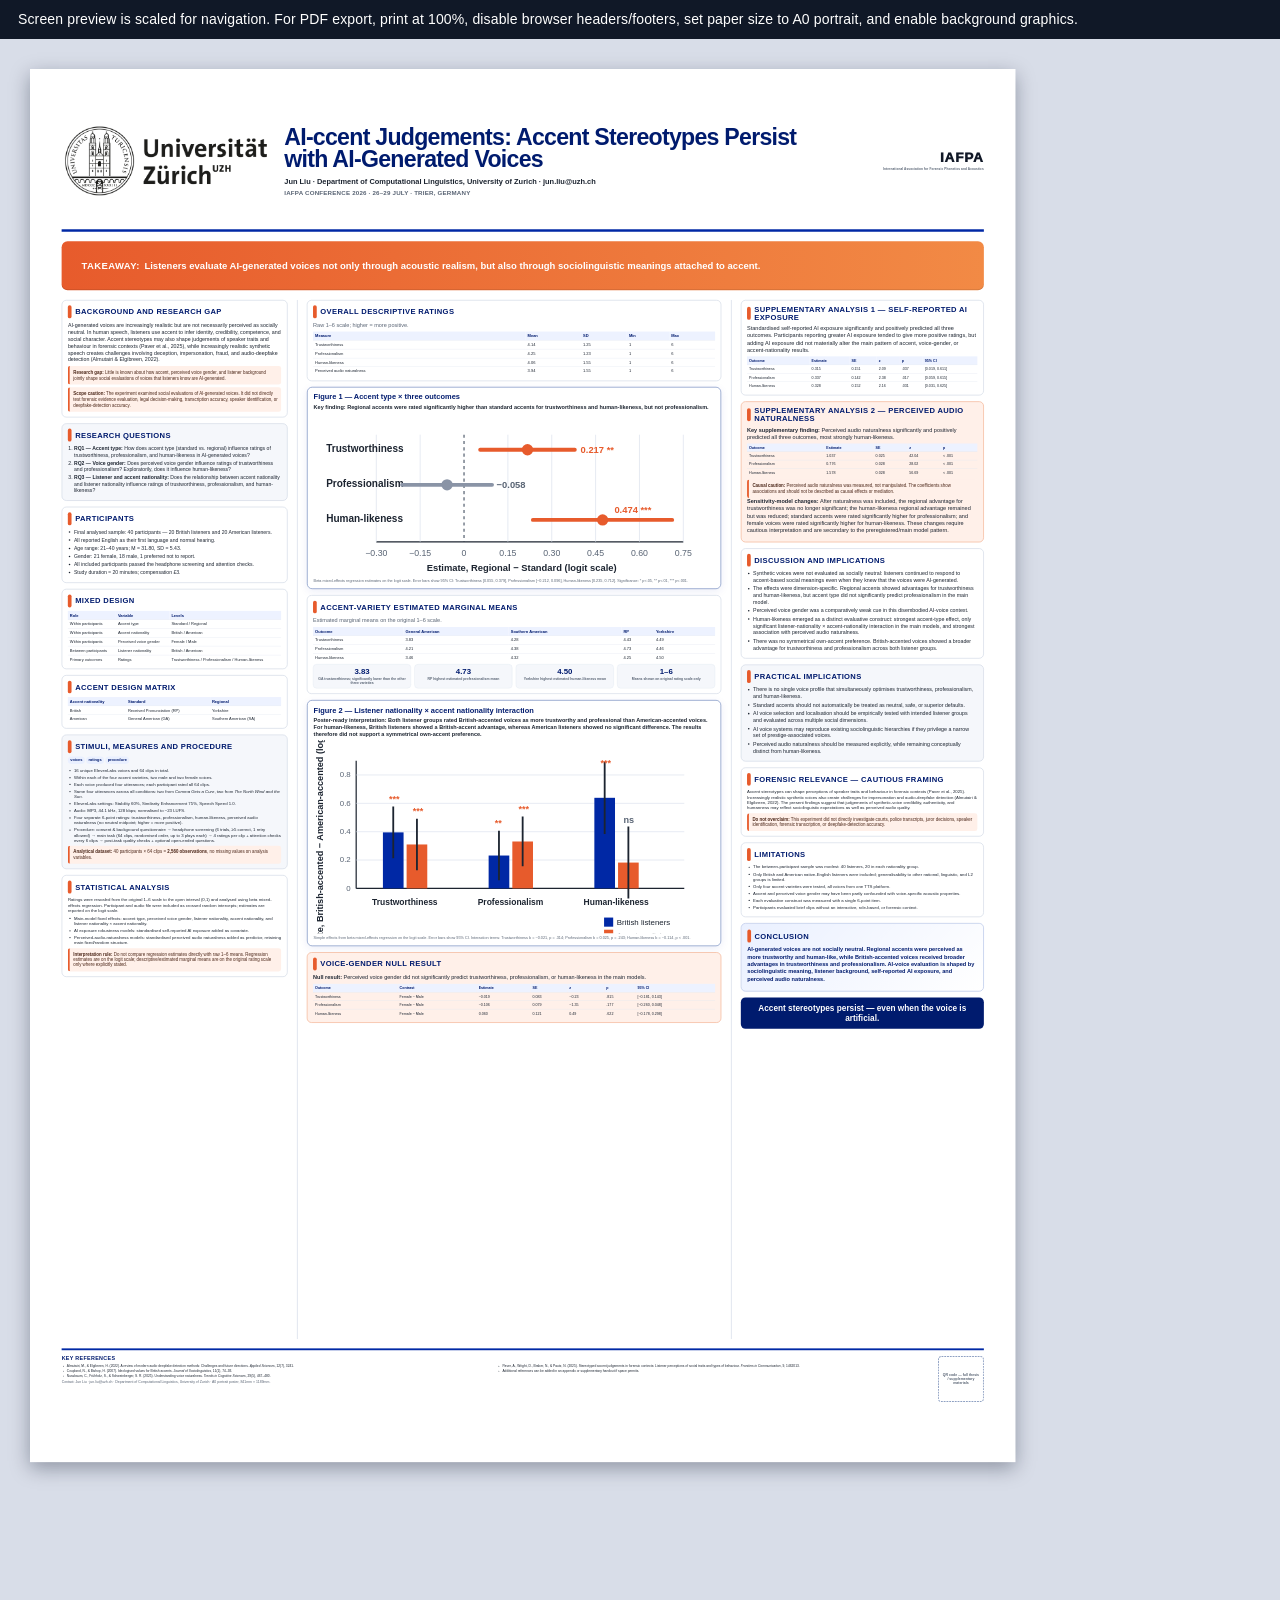
==== commit b3cc479c: "Embed UZH logo in poster header Co-authored-by: junliu-menghuanlisa <junliu-menghuanlisa@users.norep" ====
--- a/index.html
+++ b/index.html
@@ -80,36 +80,53 @@
 
     header.poster-header {
       display: grid;
-      grid-template-columns: 74mm 1fr 74mm;
+      grid-template-columns: 178mm 1fr 118mm;
       gap: 12mm;
       align-items: center;
       border-bottom: 2.2mm solid var(--uzh-blue);
       padding-bottom: 7mm;
     }
 
-    .logo-box {
-      height: 58mm;
-      border: 1.2mm dashed #8ea0c2;
-      border-radius: 4mm;
+    .logo-uzh-wrap,
+    .logo-iafpa {
+      height: 70mm;
       display: flex;
-      flex-direction: column;
       align-items: center;
       justify-content: center;
-      color: var(--uzh-blue);
-      font-size: 18pt;
-      font-weight: 800;
-      letter-spacing: .08em;
-      text-align: center;
-      background: #fbfcff;
-    }
-
-    .logo-box small {
-      margin-top: 2mm;
+    }
+
+    .logo-uzh {
+      display: block;
+      width: 174mm;
+      max-width: 100%;
+      height: auto;
+      max-height: 64mm;
+      object-fit: contain;
+    }
+
+    .logo-iafpa {
+      flex-direction: column;
+      align-items: flex-end;
+      justify-content: center;
+      text-align: right;
+      color: #111827;
+      letter-spacing: .02em;
+    }
+
+    .logo-iafpa .wordmark {
+      font-size: 33pt;
+      line-height: .9;
+      font-weight: 950;
+      letter-spacing: .055em;
+    }
+
+    .logo-iafpa .subtitle {
+      margin-top: 3mm;
       color: var(--muted);
-      font-size: 8.5pt;
-      font-weight: 600;
-      letter-spacing: .02em;
-      line-height: 1.2;
+      font-size: 7.6pt;
+      line-height: 1.14;
+      font-weight: 750;
+      max-width: 105mm;
     }
 
     .title-block {
@@ -532,13 +549,13 @@
   <div class="preview-shell">
     <article class="poster" aria-label="IAFPA 2026 A0 academic poster">
       <header class="poster-header">
-        <div class="logo-box">LOGO<small>University of Zurich<br>official logo placeholder</small></div>
+        <div class="logo-uzh-wrap"><img src="[data-uri]" alt="University of Zurich logo" class="logo-uzh"></div>
         <div class="title-block">
           <h1>AI-ccent Judgements: Accent Stereotypes Persist with AI-Generated Voices</h1>
           <div class="meta">Jun Liu · Department of Computational Linguistics, University of Zurich · jun.liu@uzh.ch</div>
           <div class="conference">IAFPA Conference 2026 · 26–29 July · Trier, Germany</div>
         </div>
-        <div class="logo-box">LOGO<small>IAFPA 2026<br>official logo placeholder</small></div>
+        <div class="logo-iafpa" aria-label="IAFPA wordmark placeholder for future official logo replacement"><div class="wordmark">IAFPA</div><div class="subtitle">International Association for Forensic Phonetics and Acoustics</div></div>
       </header>
 
       <div class="takeaway"><strong>Takeaway:</strong> Listeners evaluate AI-generated voices not only through acoustic realism, but also through sociolinguistic meanings attached to accent.</div>
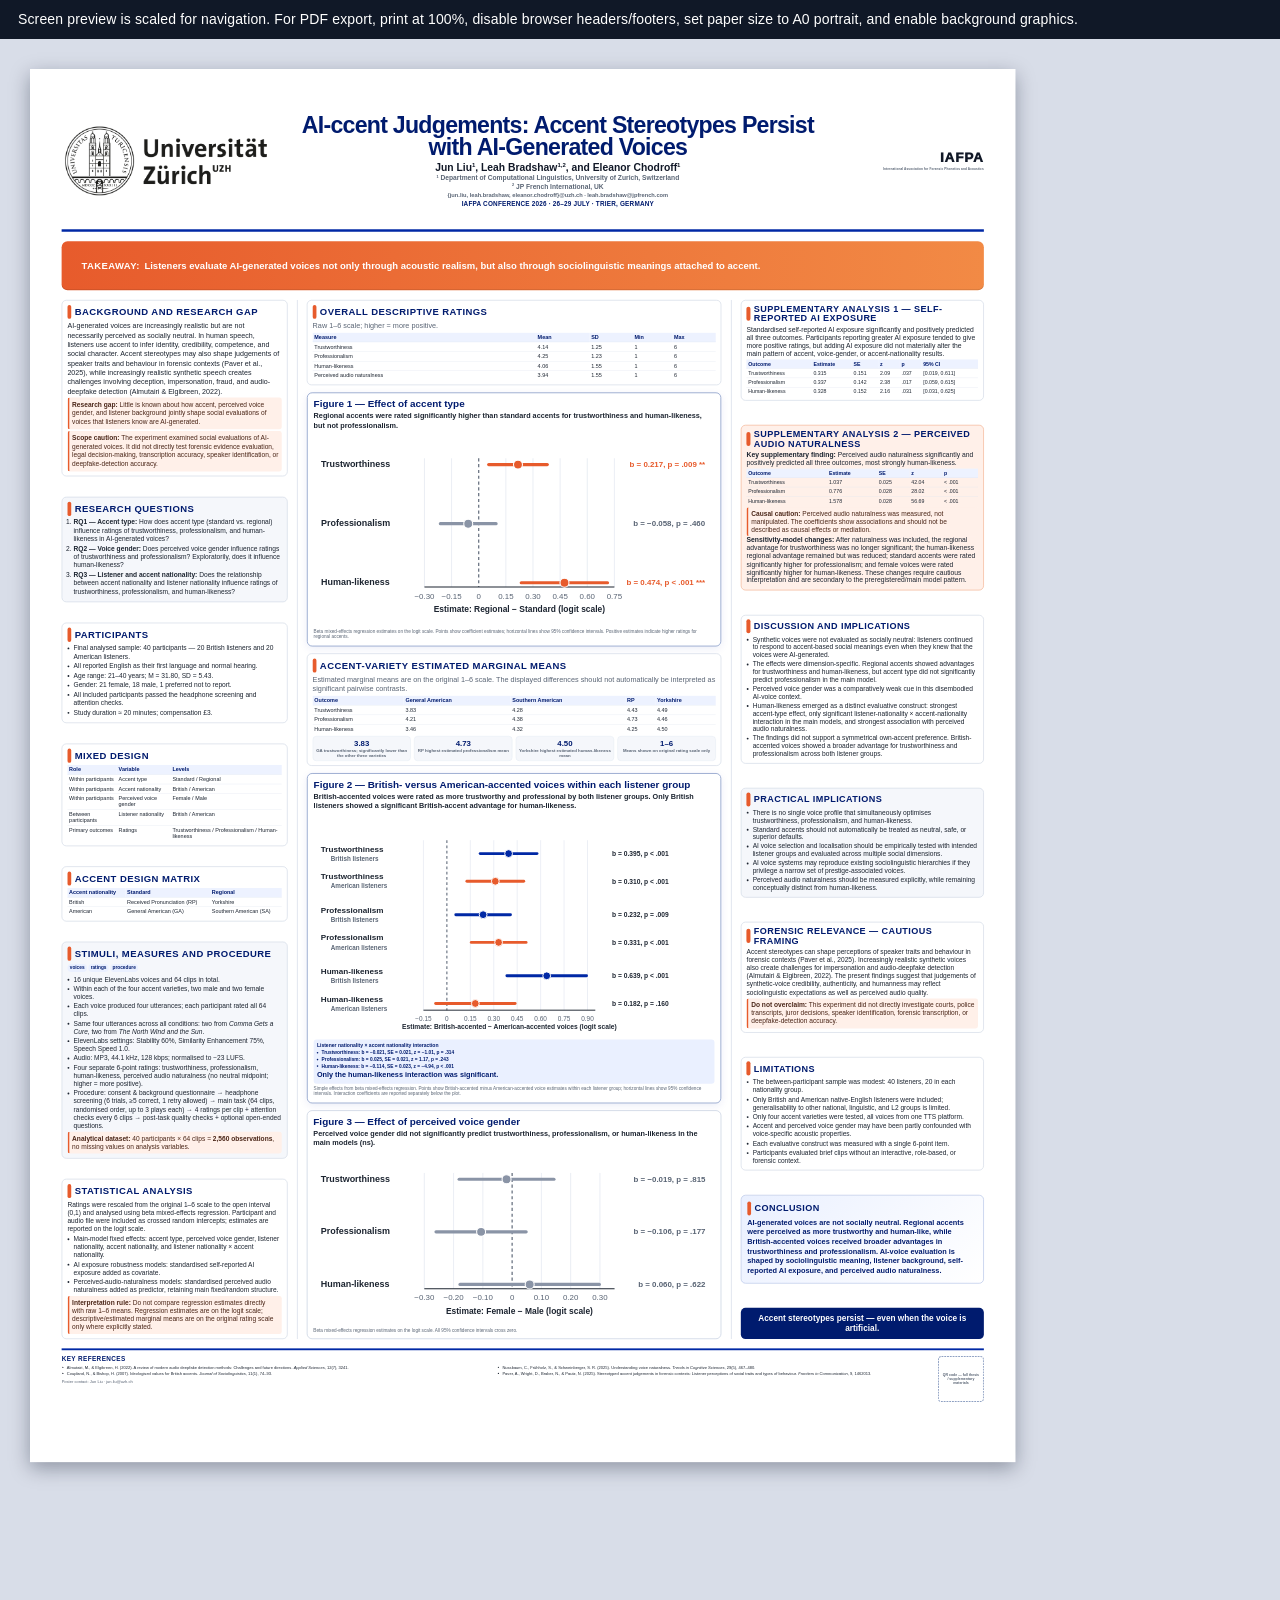
==== commit 784142ae: "Merge 54294977cb0aa105ace2d6880cc1c05de287bf63 into a004a0a5ec306814dfd771aff0a56e8eccb61763" ====
--- a/index.html
+++ b/index.html
@@ -73,7 +73,7 @@
       transform: scale(.31);
       transform-origin: top left;
       display: grid;
-      grid-template-rows: 112mm 42mm 887mm 70mm;
+      grid-template-rows: 112mm 42mm minmax(0, 1fr) 70mm;
       gap: 8mm;
       overflow: hidden;
     }
@@ -131,29 +131,68 @@
 
     .title-block {
       min-width: 0;
+      text-align: center;
     }
 
     h1 {
-      margin: 0 0 5mm;
+      margin: 0 0 3mm;
       color: var(--uzh-blue-dark);
       font-size: 56pt;
-      line-height: .98;
+      line-height: .96;
       letter-spacing: -1.8pt;
       font-weight: 900;
     }
 
-    .meta {
-      font-size: 18pt;
-      line-height: 1.25;
-      color: var(--ink);
+    .authors {
+      margin: 0 0 1.3mm;
+      color: #111827;
+      font-size: 25pt;
+      line-height: 1.05;
+      font-weight: 750;
+    }
+
+    .authors sup,
+    .affiliations sup {
+      font-size: 58%;
+      line-height: 0;
+    }
+
+    .affiliations {
+      color: var(--muted);
+      font-size: 16.2pt;
+      line-height: 1.12;
       font-weight: 650;
     }
 
+    .affiliations p {
+      margin: 0 0 .8mm;
+      font-size: inherit;
+      line-height: inherit;
+    }
+
+    .author-emails {
+      margin-top: 1.2mm;
+      color: var(--muted);
+      font-size: 13.8pt;
+      line-height: 1.12;
+      font-weight: 650;
+      white-space: nowrap;
+    }
+
+    .author-emails a {
+      color: inherit;
+      text-decoration: none;
+    }
+
+    .email-separator {
+      margin: 0 1.2mm;
+    }
+
     .conference {
-      margin-top: 3mm;
-      color: var(--muted);
-      font-size: 15pt;
-      font-weight: 700;
+      margin-top: 2mm;
+      color: var(--uzh-blue-dark);
+      font-size: 15.5pt;
+      font-weight: 800;
       letter-spacing: .03em;
       text-transform: uppercase;
     }
@@ -181,15 +220,48 @@
       display: grid;
       grid-template-columns: 25fr 47fr 28fr;
       gap: 8mm;
+      height: 100%;
       min-height: 0;
+      align-items: stretch;
     }
 
     .column {
       min-width: 0;
+      height: 100%;
       min-height: 0;
-      display: flex;
-      flex-direction: column;
-      gap: 5mm;
+      display: grid;
+    }
+
+    .left {
+      grid-template-rows: repeat(7, auto);
+      align-content: space-between;
+      gap: 3.6mm;
+    }
+
+    .center {
+      grid-template-rows: auto minmax(148mm, 1fr) auto minmax(218mm, 1.3fr) minmax(128mm, .9fr);
+      gap: 6mm;
+    }
+
+    .right {
+      grid-template-rows: repeat(8, auto);
+      align-content: space-between;
+      gap: 2.8mm;
+    }
+
+
+    .right section.card {
+      padding-top: 3.2mm;
+      padding-bottom: 3.2mm;
+    }
+
+    .right p {
+      line-height: 1.18;
+    }
+
+    .right .section-title {
+      font-size: 22pt;
+      margin-bottom: 2mm;
     }
 
     .column + .column {
@@ -201,7 +273,7 @@
       border: .6mm solid var(--line);
       border-radius: 4mm;
       background: #fff;
-      padding: 4.2mm 4.8mm;
+      padding: 3.8mm 4.4mm;
       break-inside: avoid;
     }
 
@@ -218,9 +290,9 @@
       display: flex;
       align-items: center;
       gap: 3mm;
-      margin: 0 0 3.1mm;
+      margin: 0 0 2mm;
       color: var(--uzh-blue-dark);
-      font-size: 18.4pt;
+      font-size: 23pt;
       line-height: 1.05;
       font-weight: 900;
       text-transform: uppercase;
@@ -231,20 +303,23 @@
       content: "";
       flex: 0 0 3.2mm;
       width: 3.2mm;
-      height: 11mm;
+      height: 12mm;
       border-radius: 2mm;
       background: var(--accent);
     }
 
     p {
-      margin: 0 0 2.2mm;
-      font-size: 12.8pt;
+      margin: 0 0 1.6mm;
+      font-size: 17.2pt;
       line-height: 1.31;
     }
 
-    .center p,
+    .center p {
+      font-size: 17.6pt;
+    }
+
     .right p {
-      font-size: 13.4pt;
+      font-size: 16.4pt;
     }
 
     ul,
@@ -254,25 +329,25 @@
     }
 
     li {
-      margin: 0 0 1.45mm;
-      font-size: 12.35pt;
+      margin: 0 0 1mm;
+      font-size: 16.1pt;
       line-height: 1.26;
     }
 
     .right li {
-      font-size: 12.8pt;
-      line-height: 1.28;
+      font-size: 16.1pt;
+      line-height: 1.18;
     }
 
     .small li,
     .small p {
-      font-size: 10.4pt;
+      font-size: 16pt;
       line-height: 1.23;
     }
 
     .note-box {
-      margin-top: 2.3mm;
-      padding: 3mm;
+      margin-top: 1.6mm;
+      padding: 2.4mm;
       border-left: 1.6mm solid var(--accent);
       border-radius: 2mm;
       background: var(--accent-soft);
@@ -280,7 +355,7 @@
     }
 
     .note-box p {
-      font-size: 10.7pt;
+      font-size: 16pt;
       margin: 0;
     }
 
@@ -295,7 +370,7 @@
 
     .callout p {
       margin: 0;
-      font-size: 13pt;
+      font-size: 15.5pt;
       line-height: 1.25;
     }
 
@@ -319,7 +394,7 @@
 
     .conclusion p {
       color: var(--uzh-blue-dark);
-      font-size: 13.6pt;
+      font-size: 17.8pt;
       line-height: 1.3;
       font-weight: 800;
     }
@@ -327,13 +402,13 @@
     table {
       width: 100%;
       border-collapse: collapse;
-      font-size: 9.7pt;
+      font-size: 13.2pt;
       line-height: 1.16;
     }
 
     th,
     td {
-      padding: 1.65mm 1.7mm;
+      padding: 1.25mm 1.45mm;
       border-bottom: .35mm solid #dde3ef;
       vertical-align: top;
       text-align: left;
@@ -350,7 +425,7 @@
     }
 
     .compact-table {
-      font-size: 8.8pt;
+      font-size: 12.6pt;
     }
 
     .data-grid {
@@ -362,7 +437,7 @@
     .figure-card {
       border: .7mm solid #bcc8dc;
       border-radius: 4.5mm;
-      padding: 4.5mm 5mm;
+      padding: 4.6mm 5mm;
       background: #fff;
       break-inside: avoid;
     }
@@ -376,15 +451,15 @@
     .figure-title {
       margin: 0 0 2mm;
       color: var(--uzh-blue-dark);
-      font-size: 18pt;
+      font-size: 24pt;
       line-height: 1.08;
       font-weight: 900;
     }
 
     .figure-key {
-      margin: 0 0 2.6mm;
+      margin: 0 0 2mm;
       color: var(--ink);
-      font-size: 12.4pt;
+      font-size: 16.5pt;
       line-height: 1.25;
       font-weight: 700;
     }
@@ -392,8 +467,50 @@
     .caption {
       margin-top: 1.6mm;
       color: var(--muted);
-      font-size: 9.2pt;
+      font-size: 11.3pt;
       line-height: 1.25;
+    }
+
+
+    .figure-card {
+      display: flex;
+      flex-direction: column;
+      min-height: 0;
+    }
+
+    .center .figure-card {
+      height: 100%;
+    }
+
+    .forest-svg {
+      flex: 1 1 auto;
+      min-height: 92mm;
+    }
+
+    .figure-card.compact .forest-svg {
+      min-height: 70mm;
+    }
+
+    .interaction-note {
+      margin-top: 2mm;
+      padding: 2mm 2.8mm;
+      border-radius: 2.5mm;
+      background: var(--uzh-blue-soft);
+      color: var(--uzh-blue-dark);
+      font-size: 12.2pt;
+      line-height: 1.24;
+      font-weight: 750;
+    }
+
+    .interaction-note ul {
+      margin-top: 1.5mm;
+      padding-left: 4mm;
+    }
+
+    .interaction-note li {
+      font-size: 11.6pt;
+      line-height: 1.18;
+      margin-bottom: .8mm;
     }
 
     svg {
@@ -418,7 +535,7 @@
       border-radius: 99px;
       background: var(--uzh-blue-soft);
       color: var(--uzh-blue-dark);
-      font-size: 9.5pt;
+      font-size: 11.5pt;
       font-weight: 800;
     }
 
@@ -430,7 +547,7 @@
     }
 
     .stat-box {
-      padding: 3mm;
+      padding: 2.4mm;
       border-radius: 3mm;
       background: var(--wash);
       border: .45mm solid #dce3ef;
@@ -448,7 +565,7 @@
       display: block;
       margin-top: 1mm;
       color: var(--muted);
-      font-size: 8.3pt;
+      font-size: 10.5pt;
       line-height: 1.1;
       font-weight: 700;
     }
@@ -466,7 +583,7 @@
     .contact h2 {
       margin: 0 0 2mm;
       color: var(--uzh-blue-dark);
-      font-size: 13pt;
+      font-size: 15.5pt;
       line-height: 1;
       font-weight: 900;
       text-transform: uppercase;
@@ -481,7 +598,7 @@
 
     .references li,
     .contact p {
-      font-size: 7.9pt;
+      font-size: 9.8pt;
       line-height: 1.18;
       margin-bottom: 1mm;
     }
@@ -499,13 +616,13 @@
       font-size: 8.5pt;
       line-height: 1.2;
       font-weight: 800;
-      padding: 3mm;
+      padding: 2.4mm;
     }
 
     .footer-meta {
       margin-top: 2mm;
       color: var(--muted);
-      font-size: 8.4pt;
+      font-size: 9.8pt;
       line-height: 1.25;
     }
 
@@ -552,7 +669,18 @@
         <div class="logo-uzh-wrap"><img src="[data-uri]" alt="University of Zurich logo" class="logo-uzh"></div>
         <div class="title-block">
           <h1>AI-ccent Judgements: Accent Stereotypes Persist with AI-Generated Voices</h1>
-          <div class="meta">Jun Liu · Department of Computational Linguistics, University of Zurich · jun.liu@uzh.ch</div>
+          <p class="authors">
+            Jun Liu<sup>1</sup>,
+            Leah Bradshaw<sup>1,2</sup>,
+            and Eleanor Chodroff<sup>1</sup>
+          </p>
+          <div class="affiliations">
+            <p><sup>1</sup> Department of Computational Linguistics, University of Zurich, Switzerland</p>
+            <p><sup>2</sup> JP French International, UK</p>
+          </div>
+          <div class="author-emails">
+            <span>{jun.liu, leah.bradshaw, eleanor.chodroff}@uzh.ch</span><span class="email-separator">·</span><a href="mailto:leah.bradshaw@jpfrench.com">leah.bradshaw@jpfrench.com</a>
+          </div>
           <div class="conference">IAFPA Conference 2026 · 26–29 July · Trier, Germany</div>
         </div>
         <div class="logo-iafpa" aria-label="IAFPA wordmark placeholder for future official logo replacement"><div class="wordmark">IAFPA</div><div class="subtitle">International Association for Forensic Phonetics and Acoustics</div></div>
@@ -659,57 +787,15 @@
           </section>
 
           <section class="figure-card major">
-            <h2 class="figure-title">Figure 1 — Accent type × three outcomes</h2>
-            <p class="figure-key">Key finding: Regional accents were rated significantly higher than standard accents for trustworthiness and human-likeness, but not professionalism.</p>
-            <svg viewBox="0 0 640 260" role="img" aria-label="Forest plot of regional minus standard accent effects">
-              <rect x="0" y="0" width="640" height="260" fill="#fff"></rect>
-              <line x1="240" y1="34" x2="240" y2="205" stroke="#596474" stroke-width="2" stroke-dasharray="5 5"></line>
-              <line x1="100" y1="205" x2="590" y2="205" stroke="#1c2430" stroke-width="2"></line>
-              <g font-family="Inter, Arial, sans-serif" font-size="14" fill="#596474" text-anchor="middle">
-                <text x="100" y="228">−0.30</text>
-                <text x="170" y="228">−0.15</text>
-                <text x="240" y="228">0</text>
-                <text x="310" y="228">0.15</text>
-                <text x="380" y="228">0.30</text>
-                <text x="450" y="228">0.45</text>
-                <text x="520" y="228">0.60</text>
-                <text x="590" y="228">0.75</text>
-              </g>
-              <g stroke="#d7deeb" stroke-width="1">
-                <line x1="100" y1="34" x2="100" y2="205"></line>
-                <line x1="170" y1="34" x2="170" y2="205"></line>
-                <line x1="310" y1="34" x2="310" y2="205"></line>
-                <line x1="380" y1="34" x2="380" y2="205"></line>
-                <line x1="450" y1="34" x2="450" y2="205"></line>
-                <line x1="520" y1="34" x2="520" y2="205"></line>
-                <line x1="590" y1="34" x2="590" y2="205"></line>
-              </g>
-              <g font-family="Inter, Arial, sans-serif" font-size="16" font-weight="800" fill="#1c2430">
-                <text x="20" y="62">Trustworthiness</text>
-                <text x="20" y="118">Professionalism</text>
-                <text x="20" y="174">Human-likeness</text>
-              </g>
-              <g stroke-linecap="round">
-                <line x1="265.7" y1="58" x2="416.9" y2="58" stroke="#e75b2c" stroke-width="6"></line>
-                <circle cx="341.3" cy="58" r="9" fill="#e75b2c"></circle>
-                <line x1="141.1" y1="114" x2="284.8" y2="114" stroke="#8a94a6" stroke-width="6"></line>
-                <circle cx="212.9" cy="114" r="9" fill="#8a94a6"></circle>
-                <line x1="349.8" y1="170" x2="572.3" y2="170" stroke="#e75b2c" stroke-width="6"></line>
-                <circle cx="461.2" cy="170" r="9" fill="#e75b2c"></circle>
-              </g>
-              <g font-family="Inter, Arial, sans-serif" font-size="15" font-weight="800">
-                <text x="426" y="63" fill="#e75b2c">0.217 **</text>
-                <text x="292" y="119" fill="#596474">−0.058</text>
-                <text x="480" y="159" fill="#e75b2c">0.474 ***</text>
-              </g>
-              <text x="332" y="252" text-anchor="middle" font-family="Inter, Arial, sans-serif" font-size="15" font-weight="800" fill="#1c2430">Estimate, Regional − Standard (logit scale)</text>
-            </svg>
-            <div class="caption">Beta mixed-effects regression estimates on the logit scale. Error bars show 95% CI: Trustworthiness [0.055, 0.379], Professionalism [−0.212, 0.096], Human-likeness [0.235, 0.712]. Significance: * p&lt;.05, ** p&lt;.01, *** p&lt;.001.</div>
+            <h2 class="figure-title">Figure 1 — Effect of accent type</h2>
+            <p class="figure-key">Regional accents were rated significantly higher than standard accents for trustworthiness and human-likeness, but not professionalism.</p>
+            <svg id="figure1Plot" class="forest-svg" viewBox="0 0 760 330" role="img" aria-label="Forest plot of accent type effects"></svg>
+            <div class="caption">Beta mixed-effects regression estimates on the logit scale. Points show coefficient estimates; horizontal lines show 95% confidence intervals. Positive estimates indicate higher ratings for regional accents.</div>
           </section>
 
           <section class="card">
             <h2 class="section-title">Accent-variety estimated marginal means</h2>
-            <p class="muted">Estimated marginal means on the original 1–6 scale.</p>
+            <p class="muted">Estimated marginal means are on the original 1–6 scale. The displayed differences should not automatically be interpreted as significant pairwise contrasts.</p>
             <table>
               <thead><tr><th>Outcome</th><th>General American</th><th>Southern American</th><th>RP</th><th>Yorkshire</th></tr></thead>
               <tbody>
@@ -727,74 +813,25 @@
           </section>
 
           <section class="figure-card major">
-            <h2 class="figure-title">Figure 2 — Listener nationality × accent nationality interaction</h2>
-            <p class="figure-key">Poster-ready interpretation: Both listener groups rated British-accented voices as more trustworthy and professional than American-accented voices. For human-likeness, British listeners showed a British-accent advantage, whereas American listeners showed no significant difference. The results therefore did not support a symmetrical own-accent preference.</p>
-            <svg viewBox="0 0 660 318" role="img" aria-label="Grouped bar chart of British-accented minus American-accented voices by listener group">
-              <rect x="0" y="0" width="660" height="318" fill="#fff"></rect>
-              <g transform="translate(70,24)">
-                <line x1="0" y1="220" x2="540" y2="220" stroke="#1c2430" stroke-width="2"></line>
-                <line x1="0" y1="220" x2="0" y2="10" stroke="#1c2430" stroke-width="2"></line>
-                <g stroke="#d7deeb" stroke-width="1">
-                  <line x1="0" y1="173.3" x2="540" y2="173.3"></line>
-                  <line x1="0" y1="126.7" x2="540" y2="126.7"></line>
-                  <line x1="0" y1="80" x2="540" y2="80"></line>
-                  <line x1="0" y1="33.3" x2="540" y2="33.3"></line>
-                </g>
-                <g font-family="Inter, Arial, sans-serif" font-size="13" fill="#596474" text-anchor="end">
-                  <text x="-9" y="224">0</text>
-                  <text x="-9" y="177.3">0.2</text>
-                  <text x="-9" y="130.7">0.4</text>
-                  <text x="-9" y="84">0.6</text>
-                  <text x="-9" y="37.3">0.8</text>
-                </g>
-                <g>
-                  <rect x="44" y="127.8" width="34" height="92.2" fill="#0028a5"></rect>
-                  <rect x="83" y="147.7" width="34" height="72.3" fill="#e75b2c"></rect>
-                  <line x1="61" y1="85.4" x2="61" y2="170.3" stroke="#1c2430" stroke-width="3"></line>
-                  <line x1="100" y1="105.2" x2="100" y2="190.1" stroke="#1c2430" stroke-width="3"></line>
-                  <text x="54" y="78" font-family="Inter, Arial, sans-serif" font-size="15" font-weight="900" fill="#e75b2c">***</text>
-                  <text x="93" y="98" font-family="Inter, Arial, sans-serif" font-size="15" font-weight="900" fill="#e75b2c">***</text>
-                  <rect x="218" y="165.9" width="34" height="54.1" fill="#0028a5"></rect>
-                  <rect x="257" y="142.8" width="34" height="77.2" fill="#e75b2c"></rect>
-                  <line x1="235" y1="125" x2="235" y2="206.7" stroke="#1c2430" stroke-width="3"></line>
-                  <line x1="274" y1="101.7" x2="274" y2="183.6" stroke="#1c2430" stroke-width="3"></line>
-                  <text x="228" y="118" font-family="Inter, Arial, sans-serif" font-size="15" font-weight="900" fill="#e75b2c">**</text>
-                  <text x="267" y="94" font-family="Inter, Arial, sans-serif" font-size="15" font-weight="900" fill="#e75b2c">***</text>
-                  <rect x="392" y="70.9" width="34" height="149.1" fill="#0028a5"></rect>
-                  <rect x="431" y="177.5" width="34" height="42.5" fill="#e75b2c"></rect>
-                  <line x1="409" y1="11.4" x2="409" y2="130.4" stroke="#1c2430" stroke-width="3"></line>
-                  <line x1="448" y1="118" x2="448" y2="236.8" stroke="#1c2430" stroke-width="3"></line>
-                  <text x="402" y="18" font-family="Inter, Arial, sans-serif" font-size="15" font-weight="900" fill="#e75b2c">***</text>
-                  <text x="440" y="112" font-family="Inter, Arial, sans-serif" font-size="15" font-weight="900" fill="#596474">ns</text>
-                </g>
-                <g font-family="Inter, Arial, sans-serif" font-size="14" font-weight="800" fill="#1c2430" text-anchor="middle">
-                  <text x="80" y="248">Trustworthiness</text>
-                  <text x="254" y="248">Professionalism</text>
-                  <text x="428" y="248">Human-likeness</text>
-                </g>
-                <g font-family="Inter, Arial, sans-serif" font-size="13" fill="#1c2430">
-                  <rect x="408" y="268" width="15" height="15" fill="#0028a5"></rect>
-                  <text x="429" y="281">British listeners</text>
-                  <rect x="408" y="288" width="15" height="15" fill="#e75b2c"></rect>
-                  <text x="429" y="301">American listeners</text>
-                </g>
-              </g>
-              <text x="16" y="155" transform="rotate(-90 16 155)" font-family="Inter, Arial, sans-serif" font-size="15" font-weight="800" fill="#1c2430" text-anchor="middle">Estimate, British-accented − American-accented (logit scale)</text>
-            </svg>
-            <div class="caption">Simple effects from beta mixed-effects regression on the logit scale. Error bars show 95% CI. Interaction terms: Trustworthiness b = −0.021, p = .314; Professionalism b = 0.025, p = .243; Human-likeness b = −0.114, p &lt; .001.</div>
-          </section>
-
-          <section class="card accent-card">
-            <h2 class="section-title">Voice-gender null result</h2>
-            <p><strong>Null result:</strong> Perceived voice gender did not significantly predict trustworthiness, professionalism, or human-likeness in the main models.</p>
-            <table class="compact-table">
-              <thead><tr><th>Outcome</th><th>Contrast</th><th>Estimate</th><th>SE</th><th>z</th><th>p</th><th>95% CI</th></tr></thead>
-              <tbody>
-                <tr><td>Trustworthiness</td><td>Female − Male</td><td>−0.019</td><td>0.083</td><td>−0.23</td><td>.815</td><td>[−0.181, 0.143]</td></tr>
-                <tr><td>Professionalism</td><td>Female − Male</td><td>−0.106</td><td>0.079</td><td>−1.35</td><td>.177</td><td>[−0.260, 0.048]</td></tr>
-                <tr><td>Human-likeness</td><td>Female − Male</td><td>0.060</td><td>0.121</td><td>0.49</td><td>.622</td><td>[−0.178, 0.298]</td></tr>
-              </tbody>
-            </table>
+            <h2 class="figure-title">Figure 2 — British- versus American-accented voices within each listener group</h2>
+            <p class="figure-key">British-accented voices were rated as more trustworthy and professional by both listener groups. Only British listeners showed a significant British-accent advantage for human-likeness.</p>
+            <svg id="figure2Plot" class="forest-svg" viewBox="0 0 840 440" role="img" aria-label="Forest plot of British-accented minus American-accented voice simple effects"></svg>
+            <div class="interaction-note"><strong>Listener nationality × accent nationality interaction</strong>
+              <ul>
+                <li>Trustworthiness: b = −0.021, SE = 0.021, z = −1.01, p = .314</li>
+                <li>Professionalism: b = 0.025, SE = 0.021, z = 1.17, p = .243</li>
+                <li>Human-likeness: b = −0.114, SE = 0.023, z = −4.94, p &lt; .001</li>
+              </ul>
+              <p>Only the human-likeness interaction was significant.</p>
+            </div>
+            <div class="caption">Simple effects from beta mixed-effects regression. Points show British-accented minus American-accented voice estimates within each listener group; horizontal lines show 95% confidence intervals. Interaction coefficients are reported separately below the plot.</div>
+          </section>
+
+          <section class="figure-card compact accent-card">
+            <h2 class="figure-title">Figure 3 — Effect of perceived voice gender</h2>
+            <p class="figure-key">Perceived voice gender did not significantly predict trustworthiness, professionalism, or human-likeness in the main models (ns).</p>
+            <svg id="figure3Plot" class="forest-svg" viewBox="0 0 760 305" role="img" aria-label="Forest plot of perceived voice gender effects"></svg>
+            <div class="caption">Beta mixed-effects regression estimates on the logit scale. All 95% confidence intervals cross zero.</div>
           </section>
         </div>
 
@@ -834,7 +871,7 @@
               <li>The effects were dimension-specific. Regional accents showed advantages for trustworthiness and human-likeness, but accent type did not significantly predict professionalism in the main model.</li>
               <li>Perceived voice gender was a comparatively weak cue in this disembodied AI-voice context.</li>
               <li>Human-likeness emerged as a distinct evaluative construct: strongest accent-type effect, only significant listener-nationality × accent-nationality interaction in the main models, and strongest association with perceived audio naturalness.</li>
-              <li>There was no symmetrical own-accent preference. British-accented voices showed a broader advantage for trustworthiness and professionalism across both listener groups.</li>
+              <li>The findings did not support a symmetrical own-accent preference. British-accented voices showed a broader advantage for trustworthiness and professionalism across both listener groups.</li>
             </ul>
           </section>
 
@@ -885,14 +922,158 @@
               <li>Coupland, N., &amp; Bishop, H. (2007). Ideologised values for British accents. <em>Journal of Sociolinguistics</em>, 11(1), 74–93.</li>
               <li>Nussbaum, C., Frühholz, S., &amp; Schweinberger, S. R. (2025). Understanding voice naturalness. <em>Trends in Cognitive Sciences</em>, 29(5), 467–480.</li>
               <li>Paver, A., Wright, D., Braber, N., &amp; Pautz, N. (2025). Stereotyped accent judgements in forensic contexts: Listener perceptions of social traits and types of behaviour. <em>Frontiers in Communication</em>, 9, 1462013.</li>
-              <li>Additional references can be added in an appendix or supplementary handout if space permits.</li>
             </ul>
           </div>
-          <div class="footer-meta">Contact: Jun Liu · jun.liu@uzh.ch · Department of Computational Linguistics, University of Zurich · A0 portrait poster, 841mm × 1189mm.</div>
+          <div class="footer-meta">Poster contact: Jun Liu · jun.liu@uzh.ch</div>
         </div>
         <div class="qr-box">QR code — full thesis / supplementary materials</div>
       </footer>
     </article>
   </div>
+
+  <script>
+    const figure1Data = [
+      { outcome: "Trustworthiness", estimate: 0.217, lower: 0.055, upper: 0.379, se: 0.083, z: 2.63, p: ".009", significance: "**" },
+      { outcome: "Professionalism", estimate: -0.058, lower: -0.212, upper: 0.096, se: 0.079, z: -0.74, p: ".460", significance: "ns" },
+      { outcome: "Human-likeness", estimate: 0.474, lower: 0.235, upper: 0.712, se: 0.122, z: 3.90, p: "< .001", significance: "***" }
+    ];
+
+    const figure2Data = [
+      { outcome: "Trustworthiness", listener: "British listeners", estimate: 0.395, lower: 0.213, upper: 0.577, se: 0.093, z: 4.25, p: "< .001" },
+      { outcome: "Trustworthiness", listener: "American listeners", estimate: 0.310, lower: 0.128, upper: 0.492, se: 0.093, z: 3.33, p: "< .001" },
+      { outcome: "Professionalism", listener: "British listeners", estimate: 0.232, lower: 0.057, upper: 0.407, se: 0.089, z: 2.60, p: ".009" },
+      { outcome: "Professionalism", listener: "American listeners", estimate: 0.331, lower: 0.156, upper: 0.507, se: 0.090, z: 3.70, p: "< .001" },
+      { outcome: "Human-likeness", listener: "British listeners", estimate: 0.639, lower: 0.384, upper: 0.894, se: 0.130, z: 4.91, p: "< .001" },
+      { outcome: "Human-likeness", listener: "American listeners", estimate: 0.182, lower: -0.072, upper: 0.437, se: 0.130, z: 1.40, p: ".160" }
+    ];
+
+    const figure3Data = [
+      { outcome: "Trustworthiness", estimate: -0.019, lower: -0.181, upper: 0.143, se: 0.083, z: -0.23, p: ".815", significance: "ns" },
+      { outcome: "Professionalism", estimate: -0.106, lower: -0.260, upper: 0.048, se: 0.079, z: -1.35, p: ".177", significance: "ns" },
+      { outcome: "Human-likeness", estimate: 0.060, lower: -0.178, upper: 0.298, se: 0.121, z: 0.49, p: ".622", significance: "ns" }
+    ];
+
+    function svgEl(name, attrs = {}, text = "") {
+      const el = document.createElementNS("http://www.w3.org/2000/svg", name);
+      Object.entries(attrs).forEach(([key, value]) => el.setAttribute(key, value));
+      if (text) el.textContent = text;
+      return el;
+    }
+
+    function formatEstimate(value) {
+      return value < 0 ? `−${Math.abs(value).toFixed(3)}` : value.toFixed(3);
+    }
+
+    function renderForestPlot({ svgId, data, domainMin, domainMax, axisLabel, rowLabel, colorMode, ticks }) {
+      const svg = document.getElementById(svgId);
+      const vb = svg.viewBox.baseVal;
+      const width = vb.width || Number(svg.getAttribute("viewBox").split(/\s+/)[2]);
+      const height = vb.height || Number(svg.getAttribute("viewBox").split(/\s+/)[3]);
+      const plotLeft = 210;
+      const plotRight = 190;
+      const plotTop = 42;
+      const plotBottom = 64;
+      const plotWidth = width - plotLeft - plotRight;
+      const plotHeight = height - plotTop - plotBottom;
+      const rowGap = data.length > 1 ? plotHeight / (data.length - 1) : 0;
+      const x = value => plotLeft + ((value - domainMin) / (domainMax - domainMin)) * plotWidth;
+
+      svg.innerHTML = "";
+      svg.appendChild(svgEl("rect", { x: 0, y: 0, width, height, fill: "#fff" }));
+
+      ticks.forEach(tick => {
+        const tx = x(tick);
+        svg.appendChild(svgEl("line", { x1: tx, y1: plotTop - 12, x2: tx, y2: height - plotBottom + 8, stroke: tick === 0 ? "#596474" : "#d7deeb", "stroke-width": tick === 0 ? 2.2 : 1, "stroke-dasharray": tick === 0 ? "6 5" : "" }));
+        svg.appendChild(svgEl("text", { x: tx, y: height - 34, "text-anchor": "middle", "font-size": 15, fill: "#596474" }, tick < 0 ? `−${Math.abs(tick).toFixed(2)}` : tick.toFixed(tick === 0 ? 0 : 2)));
+      });
+
+      svg.appendChild(svgEl("line", { x1: plotLeft, y1: height - plotBottom + 8, x2: width - plotRight, y2: height - plotBottom + 8, stroke: "#1c2430", "stroke-width": 2 }));
+
+      data.forEach((d, i) => {
+        const y = plotTop + i * rowGap;
+        const significant = d.significance !== "ns";
+        const color = colorMode === "listener" ? (d.listener.startsWith("British") ? "#0028a5" : "#e75b2c") : (significant ? "#e75b2c" : "#8a94a6");
+        const label = rowLabel(d);
+        svg.appendChild(svgEl("text", { x: 14, y: y + 5, "font-size": 17, "font-weight": 850, fill: "#1c2430" }, label.primary));
+        if (label.secondary) {
+          svg.appendChild(svgEl("text", { x: 34, y: y + 23, "font-size": 13.5, "font-weight": 700, fill: "#596474" }, label.secondary));
+        }
+        svg.appendChild(svgEl("line", { class: "fig2-ci", x1: x(d.lower), y1: y, x2: x(d.upper), y2: y, stroke: color, "stroke-width": 6, "stroke-linecap": "round" }));
+        svg.appendChild(svgEl("circle", { cx: x(d.estimate), cy: y, r: 8.5, fill: color, stroke: "#fff", "stroke-width": 2 }));
+        const statX = width - 18;
+        const pText = d.p.startsWith("<") ? `p ${d.p}` : `p = ${d.p}`;
+        const statText = `b = ${formatEstimate(d.estimate)}, ${pText}${d.significance !== "ns" ? ` ${d.significance}` : ""}`;
+        svg.appendChild(svgEl("text", { x: statX, y: y + 5, "text-anchor": "end", "font-size": 15, "font-weight": 850, fill: significant && colorMode !== "figure3" ? color : "#596474" }, statText));
+      });
+
+      svg.appendChild(svgEl("text", { x: plotLeft + plotWidth / 2, y: height - 8, "text-anchor": "middle", "font-size": 16, "font-weight": 850, fill: "#1c2430" }, axisLabel));
+    }
+
+
+    function renderFigure2Plot() {
+      const svg = document.getElementById("figure2Plot");
+      const width = 840;
+      const height = 440;
+      const domainMin = -0.15;
+      const domainMax = 0.95;
+      const plotLeft = 230;
+      const plotWidth = 360;
+      const plotRight = plotLeft + plotWidth;
+      const statX = 625;
+      const rowYs = [70, 128, 198, 256, 326, 384];
+      const ticks = [-0.15, 0, 0.15, 0.30, 0.45, 0.60, 0.75, 0.90];
+      const x = value => plotLeft + ((value - domainMin) / (domainMax - domainMin)) * plotWidth;
+
+      svg.innerHTML = "";
+      svg.appendChild(svgEl("rect", { x: 0, y: 0, width, height, fill: "#fff" }));
+
+      ticks.forEach(tick => {
+        const tx = x(tick);
+        svg.appendChild(svgEl("line", { x1: tx, y1: 42, x2: tx, y2: 398, stroke: tick === 0 ? "#596474" : "#d7deeb", "stroke-width": tick === 0 ? 2.2 : 1, "stroke-dasharray": tick === 0 ? "6 5" : "" }));
+        svg.appendChild(svgEl("text", { x: tx, y: 420, "text-anchor": "middle", "font-size": 13.5, fill: "#596474" }, tick < 0 ? `−${Math.abs(tick).toFixed(2)}` : tick.toFixed(tick === 0 ? 0 : 2)));
+      });
+      svg.appendChild(svgEl("line", { x1: plotLeft, y1: 398, x2: plotRight, y2: 398, stroke: "#1c2430", "stroke-width": 2 }));
+
+      figure2Data.forEach((d, i) => {
+        const y = rowYs[i];
+        const isBritish = d.listener === "British listeners";
+        const color = isBritish ? "#0028a5" : "#e75b2c";
+        svg.appendChild(svgEl("text", { class: "fig2-label", x: 15, y: y - 4, "font-size": 17, "font-weight": 850, fill: "#1c2430" }, d.outcome));
+        svg.appendChild(svgEl("text", { class: "fig2-label", x: 36, y: y + 15, "font-size": 13.2, "font-weight": 700, fill: "#596474" }, d.listener));
+        svg.appendChild(svgEl("line", { class: "fig2-ci", x1: x(d.lower), y1: y, x2: x(d.upper), y2: y, stroke: color, "stroke-width": 6, "stroke-linecap": "round" }));
+        svg.appendChild(svgEl("circle", { class: "fig2-point", cx: x(d.estimate), cy: y, r: 8.2, fill: color, stroke: "#fff", "stroke-width": 2 }));
+        const pText = d.p.startsWith("<") ? `p ${d.p}` : `p = ${d.p}`;
+        svg.appendChild(svgEl("text", { class: "fig2-stat", x: statX, y: y + 5, "text-anchor": "start", "font-size": 14, "font-weight": 750, fill: "#1c2430" }, `b = ${formatEstimate(d.estimate)}, ${pText}`));
+      });
+
+      svg.appendChild(svgEl("text", { x: plotLeft + plotWidth / 2, y: 437, "text-anchor": "middle", "font-size": 14, "font-weight": 850, fill: "#1c2430" }, "Estimate: British-accented − American-accented voices (logit scale)"));
+    }
+
+    document.addEventListener("DOMContentLoaded", () => {
+      renderForestPlot({
+        svgId: "figure1Plot",
+        data: figure1Data,
+        domainMin: -0.30,
+        domainMax: 0.75,
+        ticks: [-0.30, -0.15, 0, 0.15, 0.30, 0.45, 0.60, 0.75],
+        axisLabel: "Estimate: Regional − Standard (logit scale)",
+        rowLabel: d => ({ primary: d.outcome }),
+        colorMode: "significance"
+      });
+
+      renderFigure2Plot();
+
+      renderForestPlot({
+        svgId: "figure3Plot",
+        data: figure3Data,
+        domainMin: -0.30,
+        domainMax: 0.35,
+        ticks: [-0.30, -0.20, -0.10, 0, 0.10, 0.20, 0.30],
+        axisLabel: "Estimate: Female − Male (logit scale)",
+        rowLabel: d => ({ primary: d.outcome }),
+        colorMode: "figure3"
+      });
+    });
+  </script>
 </body>
 </html>
